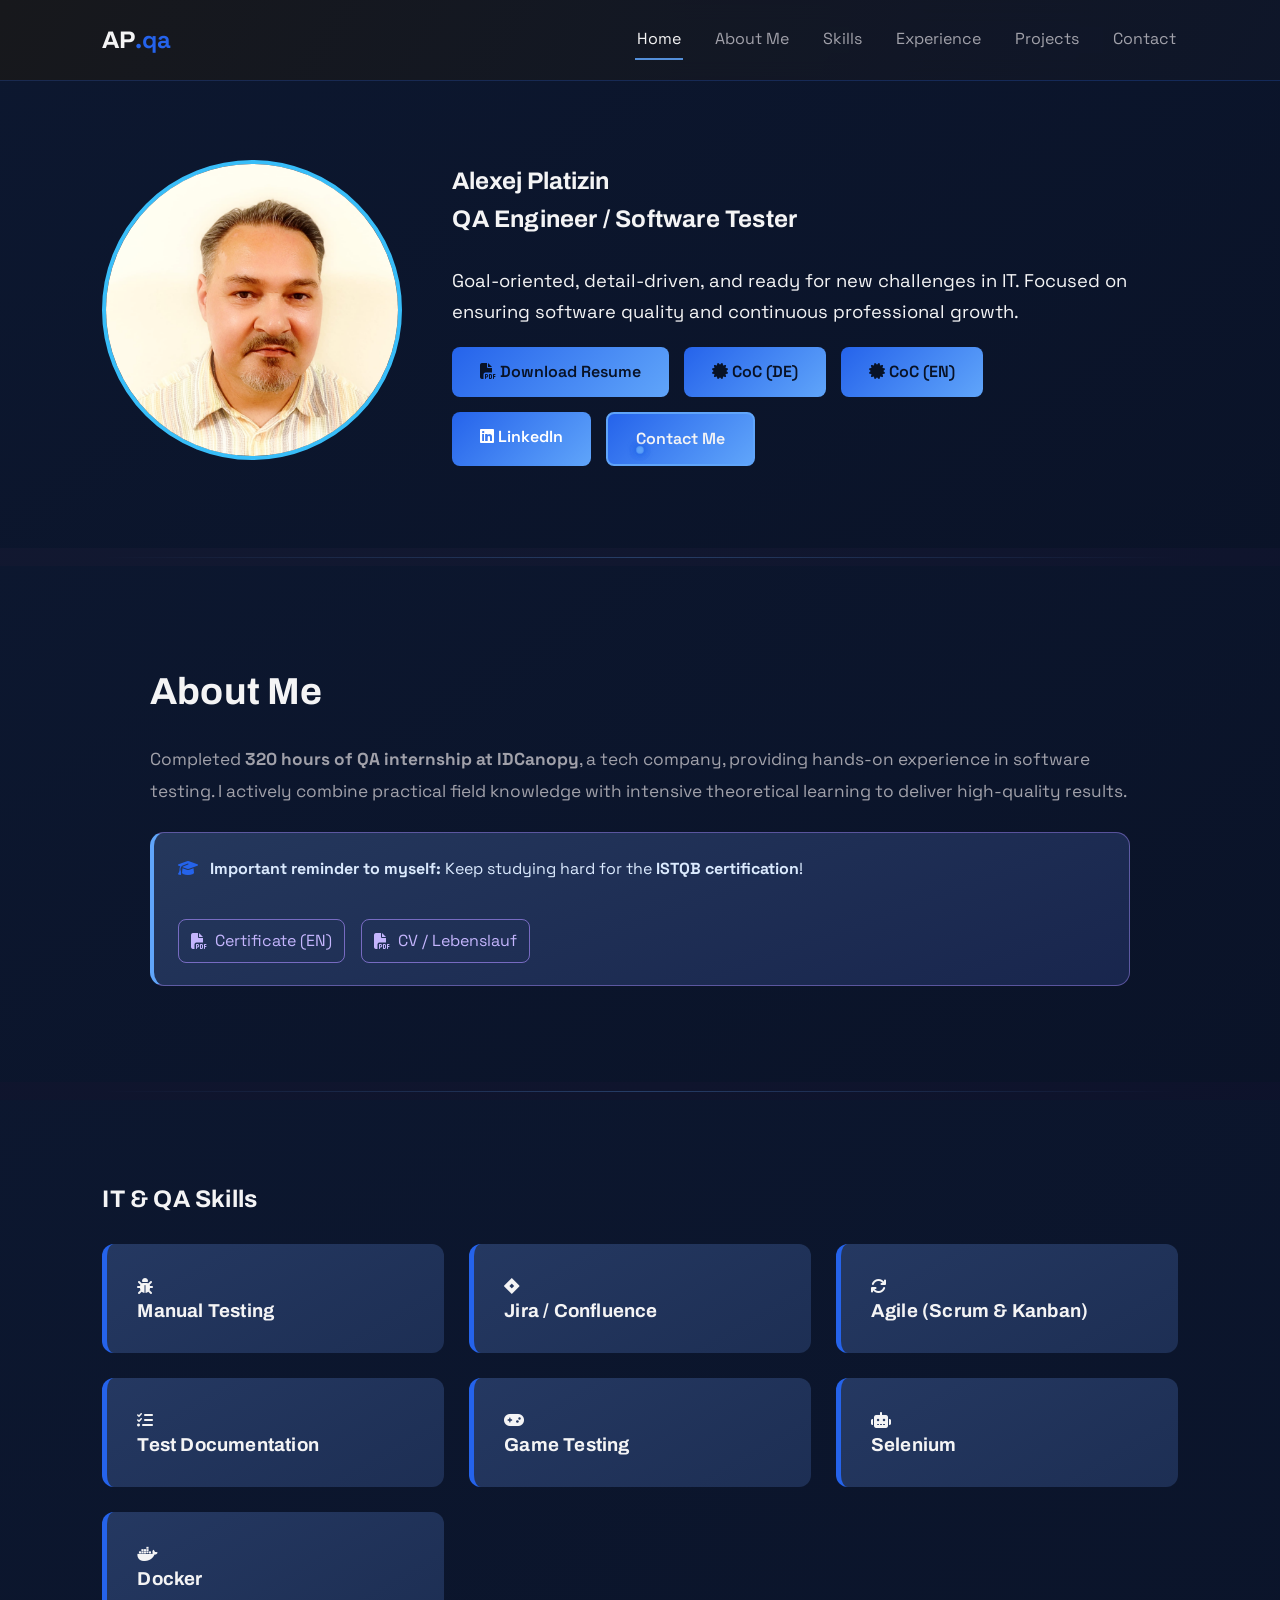
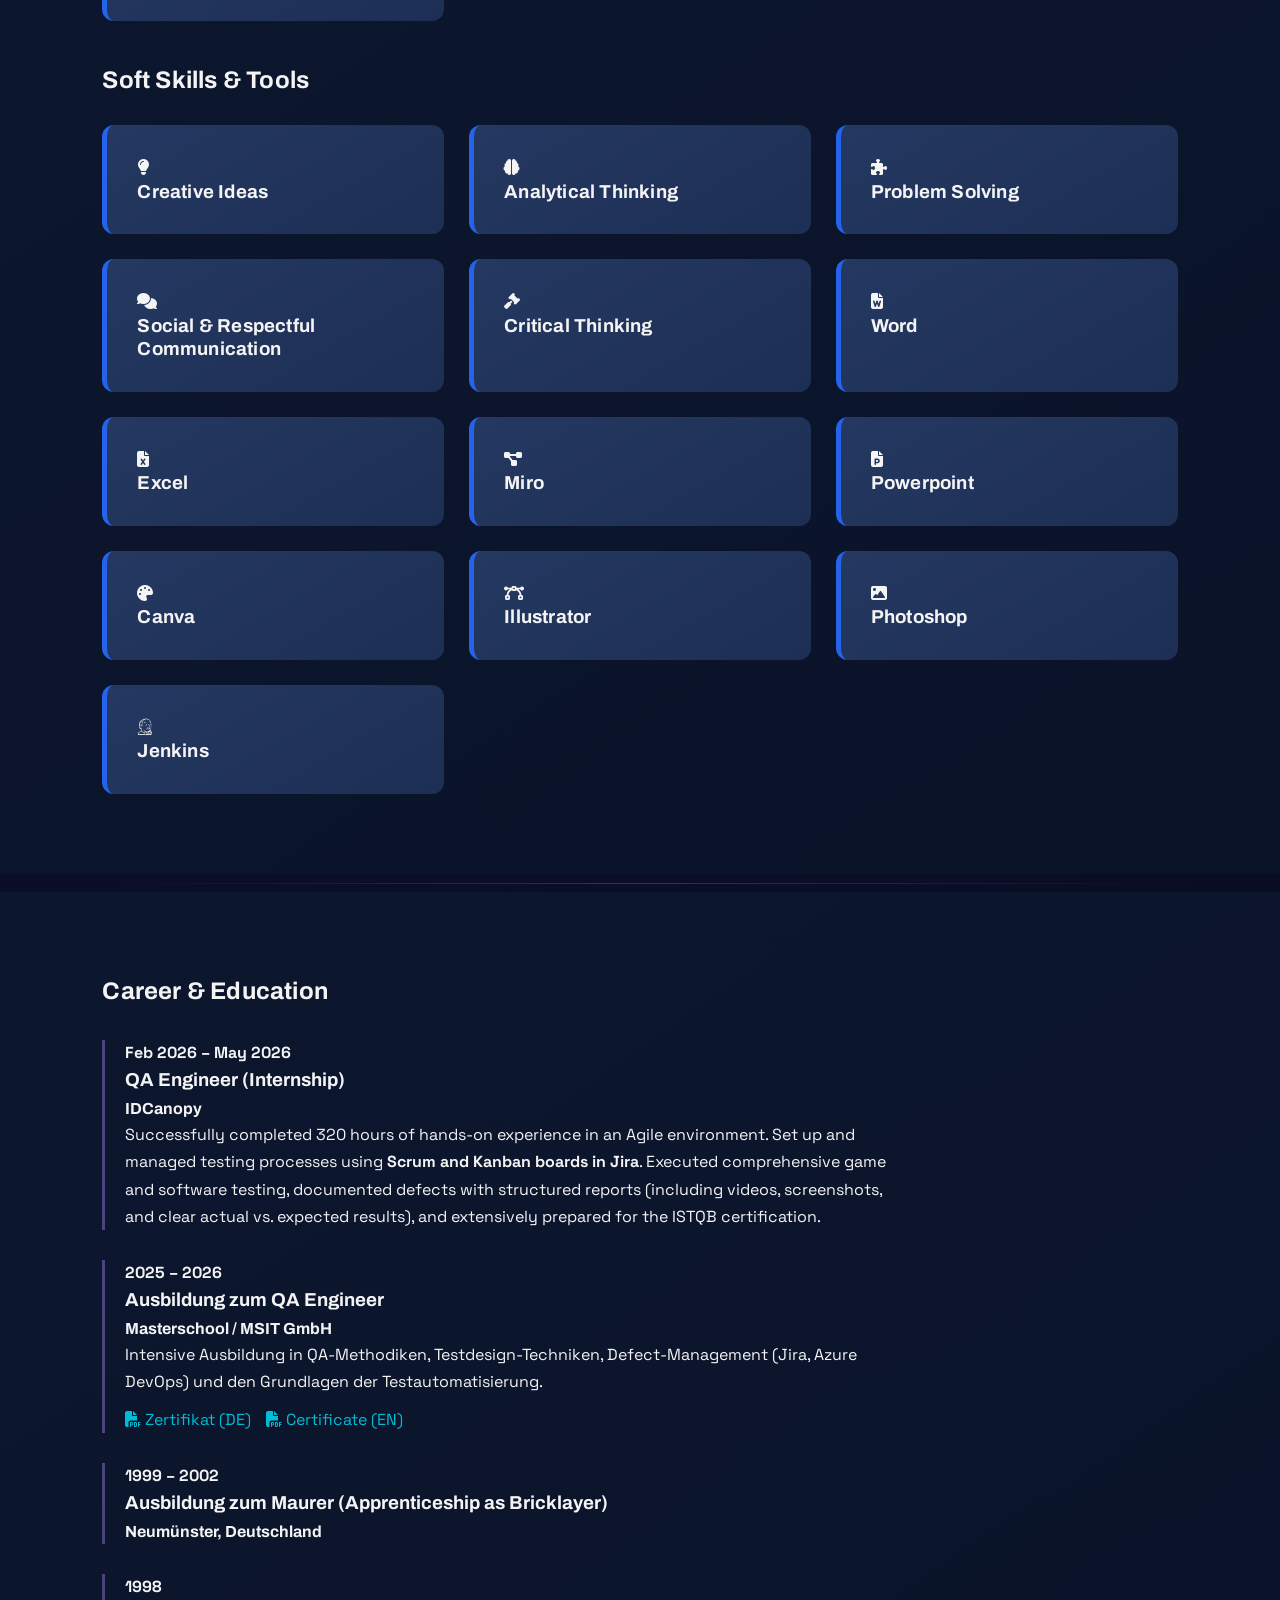
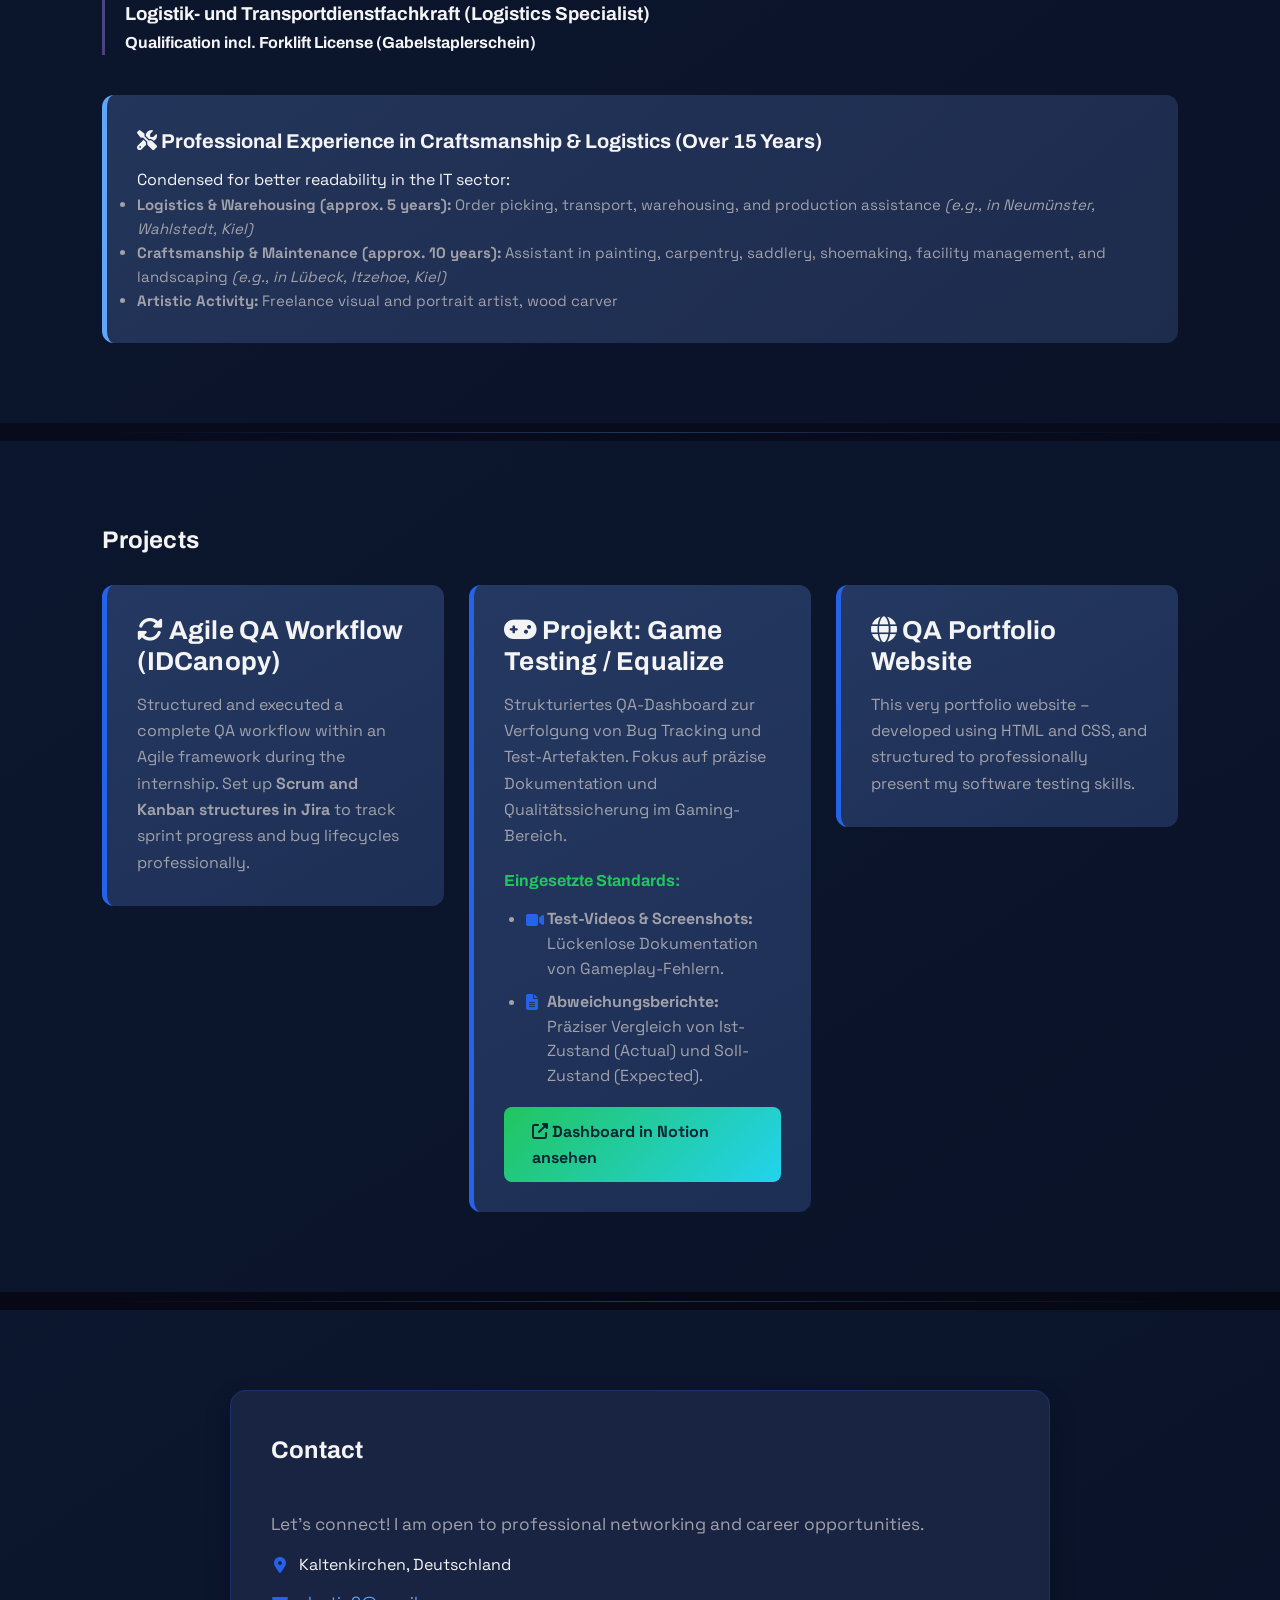
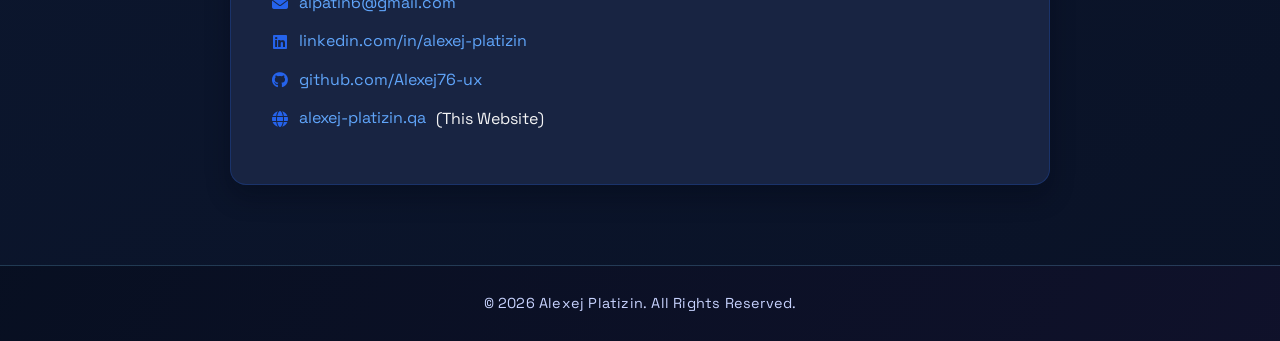
==== index.html @ 8d4e7888 "Fix syntax in certificate links" ====
<!DOCTYPE html>
<html lang="en" class="notranslate" translate="no">
<head>
    <meta charset="UTF-8">
    <meta name="viewport" content="width=device-width, initial-scale=1.0">
    <title>Alexej Platizin | QA Engineer Portfolio</title>
    <link href="https://fonts.googleapis.com/css2?family=Archivo:wght@400;500;600;700&family=Space+Grotesk:wght@400;500;600;700&display=swap" rel="stylesheet">
    <link rel="stylesheet" href="https://cdnjs.cloudflare.com/ajax/libs/font-awesome/6.4.0/css/all.min.css">
    <link rel="stylesheet" href="style.css">
</head>
<body>

    <header class="navbar">
        <div class="logo">AP<span>.qa</span></div>
        <button type="button" class="nav-toggle" aria-expanded="false" aria-controls="primary-nav" aria-label="Toggle navigation menu">
            <i class="fas fa-bars" aria-hidden="true"></i>
        </button>
        <nav id="primary-nav" class="primary-nav">
            <a href="#home">Home</a>
            <a href="#about">About Me</a>
            <a href="#skills">Skills</a>
            <a href="#experience">Experience</a>
            <a href="#projects">Projects</a>
            <a href="#contact">Contact</a>
        </nav>
    </header>

    <section id="home" class="hero-section">
        <div class="hero-container">
            <div class="hero-image">
                <img src="foto.jpg" alt="Alexej Platizin">
            </div>
            <div class="hero-text">
                <h1>Alexej Platizin</h1>
                <h2>QA Engineer / Software Tester</h2>
                <p>Goal-oriented, detail-driven, and ready for new challenges in IT. Focused on ensuring software quality and continuous professional growth.</p>
                <div class="hero-buttons">
                    <a href="lebenslauf-alexej-platizin.pdf" target="_blank" class="btn"><i class="fas fa-file-pdf"></i> Download Resume</a>
                    <a href="alexej-platizin-coc-de.pdf" target="_blank" class="btn btn-certificate"><i class="fas fa-certificate"></i> CoC (DE)</a>
                    <a href="alexej-platizin-coc-en.pdf" target="_blank" class="btn btn-certificate"><i class="fas fa-certificate"></i> CoC (EN)</a>
                    <a href="https://www.linkedin.com/in/alexej-platizin/" target="_blank" class="btn btn-linkedin" style="background-color: #0077b5; color: white;"><i class="fab fa-linkedin"></i> LinkedIn</a>
                    <a href="#contact" class="btn btn-secondary">Contact Me</a>
                </div>
            </div>
        </div>
    </section>

    <section id="about" class="about-section">
        <h2>About Me</h2>
        <div class="about-content">
            <p>Completed <strong>320 hours of QA internship at IDCanopy</strong>, a tech company, providing hands-on experience in software testing. I actively combine practical field knowledge with intensive theoretical learning to deliver high-quality results.</p>

            <blockquote>
                <i class="fas fa-graduation-cap"></i>
                <strong>Important reminder to myself:</strong> Keep studying hard for the <strong>ISTQB certification</strong>!
                <br><br>
                <a href="alexej-platizin-coc-en.pdf" target="_blank" class="about-doc-link">
                    <i class="fas fa-file-pdf"></i> Certificate (EN)
                </a>
                <a href="lebenslauf-alexej-platizin.pdf" target="_blank" class="about-doc-link">
                    <i class="fas fa-file-pdf"></i> CV / Lebenslauf
                </a>
            </blockquote>
        </div>
    </section>

    <section id="skills">
        <h2>IT & QA Skills</h2>
        <div class="skills-grid">
            <div class="skill-card"><i class="fas fa-bug"></i> <h3>Manual Testing</h3></div>
            <div class="skill-card"><i class="fab fa-jira"></i> <h3>Jira / Confluence</h3></div>
            <div class="skill-card"><i class="fas fa-sync"></i> <h3>Agile (Scrum & Kanban)</h3></div>
            <div class="skill-card"><i class="fas fa-tasks"></i> <h3>Test Documentation</h3></div>
            <div class="skill-card"><i class="fas fa-gamepad"></i> <h3>Game Testing</h3></div>
            <div class="skill-card"><i class="fas fa-robot"></i> <h3>Selenium</h3></div>
            <div class="skill-card"><i class="fab fa-docker"></i> <h3>Docker</h3></div>
        </div>
        <h2 style="margin-top: 40px;">Soft Skills & Tools</h2>
        <div class="skills-grid">
            <div class="skill-card"><i class="fas fa-lightbulb"></i> <h3>Creative Ideas</h3></div>
            <div class="skill-card"><i class="fas fa-brain"></i> <h3>Analytical Thinking</h3></div>
            <div class="skill-card"><i class="fas fa-puzzle-piece"></i> <h3>Problem Solving</h3></div>
            <div class="skill-card"><i class="fas fa-comments"></i> <h3>Social & Respectful Communication</h3></div>
            <div class="skill-card"><i class="fas fa-gavel"></i> <h3>Critical Thinking</h3></div>

            <div class="skill-card"><i class="fas fa-file-word"></i> <h3>Word</h3></div>
            <div class="skill-card"><i class="fas fa-file-excel"></i> <h3>Excel</h3></div>
            <div class="skill-card"><i class="fas fa-project-diagram"></i> <h3>Miro</h3></div>
            <div class="skill-card"><i class="fas fa-file-powerpoint"></i> <h3>Powerpoint</h3></div>
            <div class="skill-card"><i class="fas fa-palette"></i> <h3>Canva</h3></div>
            <div class="skill-card"><i class="fas fa-bezier-curve"></i> <h3>Illustrator</h3></div>
            <div class="skill-card"><i class="fas fa-image"></i> <h3>Photoshop</h3></div>
            <div class="skill-card"><i class="fab fa-jenkins"></i> <h3>Jenkins</h3></div>
        </div>
    </section>

    <section id="experience" class="experience-section">
        <h2>Career & Education</h2>

        <div class="timeline">
            <div class="timeline-item">
                <div class="timeline-date">Feb 2026 – May 2026</div>
                <div class="timeline-content">
                    <h3>QA Engineer (Internship)</h3>
                    <h4>IDCanopy</h4>
                    <p>Successfully completed 320 hours of hands-on experience in an Agile environment. Set up and managed testing processes using <strong>Scrum and Kanban boards in Jira</strong>. Executed comprehensive game and software testing, documented defects with structured reports (including videos, screenshots, and clear actual vs. expected results), and extensively prepared for the ISTQB certification.</p>
                </div>
            </div>

            <div class="timeline-item">
                <div class="timeline-date">2025 – 2026</div>
                <div class="timeline-content">
                    <h3>Ausbildung zum QA Engineer</h3>
                    <h4>Masterschool / MSIT GmbH</h4>
                    <p>Intensive Ausbildung in QA-Methodiken, Testdesign-Techniken, Defect-Management (Jira, Azure DevOps) und den Grundlagen der Testautomatisierung.</p>
                    <div style="margin-top: 12px; display: flex; gap: 15px;">
                        <a href="alexej-platizin-coc-de.pdf" target="_blank" style="color: #00bcd4; text-decoration: none;">
                            <i class="fas fa-file-pdf"></i> Zertifikat (DE)
                        </a>
                        <a href="alexej-platizin-coc-en.pdf" target="_blank" style="color: #00bcd4; text-decoration: none;">
                            <i class="fas fa-file-pdf"></i> Certificate (EN)
                        </a>
                    </div>
                </div>
            </div>

            <div class="timeline-item">
                <div class="timeline-date">1999 – 2002</div>
                <div class="timeline-content">
                    <h3>Ausbildung zum Maurer (Apprenticeship as Bricklayer)</h3>
                    <h4>Neumünster, Deutschland</h4>
                </div>
            </div>

            <div class="timeline-item">
                <div class="timeline-date">1998</div>
                <div class="timeline-content">
                    <h3>Logistik- und Transportdienstfachkraft (Logistics Specialist)</h3>
                    <h4>Qualification incl. Forklift License (Gabelstaplerschein)</h4>
                </div>
            </div>
        </div>

        <div class="compressed-experience">
            <h3><i class="fas fa-tools"></i> Professional Experience in Craftsmanship & Logistics (Over 15 Years)</h3>
            <p>Condensed for better readability in the IT sector:</p>
            <ul>
                <li><strong>Logistics & Warehousing (approx. 5 years):</strong> Order picking, transport, warehousing, and production assistance <em>(e.g., in Neumünster, Wahlstedt, Kiel)</em></li>
                <li><strong>Craftsmanship & Maintenance (approx. 10 years):</strong> Assistant in painting, carpentry, saddlery, shoemaking, facility management, and landscaping <em>(e.g., in Lübeck, Itzehoe, Kiel)</em></li>
                <li><strong>Artistic Activity:</strong> Freelance visual and portrait artist, wood carver</li>
            </ul>
        </div>
    </section>

    <section id="projects" class="projects-section">
        <h2>Projects</h2>
        <div class="projects-grid">

            <div class="project-card">
                <h3><i class="fas fa-sync-alt"></i> Agile QA Workflow (IDCanopy)</h3>
                <p>Structured and executed a complete QA workflow within an Agile framework during the internship. Set up <strong>Scrum and Kanban structures in Jira</strong> to track sprint progress and bug lifecycles professionally.</p>
            </div>

            <div class="project-card">
                <h3><i class="fas fa-gamepad"></i> Projekt: Game Testing / Equalize</h3>
                <p>Strukturiertes QA-Dashboard zur Verfolgung von Bug Tracking und Test-Artefakten. Fokus auf präzise Dokumentation und Qualitätssicherung im Gaming-Bereich.</p>

                <h4 class="project-meta-title">Eingesetzte Standards:</h4>
                <ul class="project-standards">
                    <li><i class="fas fa-video" aria-hidden="true"></i> <strong>Test-Videos & Screenshots:</strong> Lückenlose Dokumentation von Gameplay-Fehlern.</li>
                    <li><i class="fas fa-file-alt" aria-hidden="true"></i> <strong>Abweichungsberichte:</strong> Präziser Vergleich von Ist-Zustand (Actual) und Soll-Zustand (Expected).</li>
                </ul>

                <a href="https://thunder-cardigan-2a6.notion.site/Projekt-377e46ee4012809bae5fecbda5555e10" target="_blank" class="btn project-link-btn">
                    <i class="fas fa-external-link-alt"></i> Dashboard in Notion ansehen
                </a>
            </div>

            <div class="project-card">
                <h3><i class="fas fa-globe"></i> QA Portfolio Website</h3>
                <p>This very portfolio website – developed using HTML and CSS, and structured to professionally present my software testing skills.</p>
            </div>

        </div>
    </section>

    <section id="contact" class="contact-section">
        <div class="contact-box">
            <h2>Contact</h2>
            <p class="contact-lead">Let's connect! I am open to professional networking and career opportunities.</p>
            <div class="contact-info">
                <p><i class="fas fa-map-marker-alt"></i> Kaltenkirchen, Deutschland</p>
                <p><i class="fas fa-envelope"></i> <a href="mailto:alpatin6@gmail.com">alpatin6@gmail.com</a></p>
                <p><i class="fab fa-linkedin"></i> <a href="https://www.linkedin.com/in/alexej-platizin/" target="_blank">linkedin.com/in/alexej-platizin</a></p>
                <p><i class="fab fa-github"></i> <a href="https://github.com/Alexej76-ux" target="_blank">github.com/Alexej76-ux</a></p>
                <p><i class="fas fa-globe"></i> <a href="#home">alexej-platizin.qa</a> (This Website)</p>
            </div>
        </div>
    </section>

    <button type="button" class="back-to-top" aria-label="Back to top">
        <i class="fas fa-arrow-up" aria-hidden="true"></i>
    </button>

    <footer class="site-footer">
        <p class="footer-legal">&copy; 2026 Alexej Platizin. All Rights Reserved.</p>
    </footer>

    <script>
        const navToggle = document.querySelector(".nav-toggle");
        const primaryNav = document.getElementById("primary-nav");

        if (navToggle && primaryNav) {
            navToggle.addEventListener("click", () => {
                const isOpen = primaryNav.classList.toggle("is-open");
                navToggle.setAttribute("aria-expanded", String(isOpen));
            });

            const navLinks = primaryNav.querySelectorAll("a");

            const setActiveNav = () => {
                const hash = window.location.hash || "#home";
                navLinks.forEach((link) => {
                    const isActive = link.getAttribute("href") === hash;
                    link.classList.toggle("active", isActive);
                });
            };

            navLinks.forEach((link) => {
                link.addEventListener("click", () => {
                    primaryNav.classList.remove("is-open");
                    navToggle.setAttribute("aria-expanded", "false");
                    setActiveNav();
                });
            });

            window.addEventListener("hashchange", setActiveNav);
            setActiveNav();

            const sections = document.querySelectorAll("section[id]");
            if ("IntersectionObserver" in window && sections.length > 0) {
                const observer = new IntersectionObserver(
                    (entries) => {
                        entries.forEach((entry) => {
                            if (entry.isIntersecting) {
                                const id = `#${entry.target.id}`;
                                navLinks.forEach((link) => {
                                    link.classList.toggle("active", link.getAttribute("href") === id);
                                });
                            }
                        });
                    },
                    { rootMargin: "-35% 0px -55% 0px", threshold: 0.01 }
                );

                sections.forEach((section) => observer.observe(section));
            }
        }

        const backToTop = document.querySelector(".back-to-top");

        if (backToTop) {
            const updateBackToTop = () => {
                backToTop.classList.toggle("visible", window.scrollY > 420);
            };

            window.addEventListener("scroll", updateBackToTop, { passive: true });
            updateBackToTop();

            backToTop.addEventListener("click", () => {
                window.scrollTo({ top: 0, behavior: "smooth" });
            });
        }

        const supportsFinePointer = window.matchMedia("(pointer: fine)").matches;
        const reduceMotion = window.matchMedia("(prefers-reduced-motion: reduce)").matches;

        if (supportsFinePointer && !reduceMotion) {
            const dotCount = 8;
            const dots = [];
            const positions = [];
            const pointer = { x: window.innerWidth / 2, y: window.innerHeight / 2 };

            for (let i = 0; i < dotCount; i += 1) {
                const dot = document.createElement("span");
                dot.className = "cursor-trail-dot";
                dot.style.opacity = String(1 - i / (dotCount + 1));
                dot.style.width = `${8 - i * 0.6}px`;
                dot.style.height = `${8 - i * 0.6}px`;
                document.body.appendChild(dot);
                dots.push(dot);
                positions.push({ x: pointer.x, y: pointer.y });
            }

            window.addEventListener("pointermove", (event) => {
                pointer.x = event.clientX;
                pointer.y = event.clientY;
            });

            const animate = () => {
                positions[0].x += (pointer.x - positions[0].x) * 0.35;
                positions[0].y += (pointer.y - positions[0].y) * 0.35;

                for (let i = 1; i < positions.length; i += 1) {
                    positions[i].x += (positions[i - 1].x - positions[i].x) * 0.35;
                    positions[i].y += (positions[i - 1].y - positions[i].y) * 0.35;
                }

                dots.forEach((dot, i) => {
                    dot.style.left = `${positions[i].x}px`;
                    dot.style.top = `${positions[i].y}px`;
                });

                requestAnimationFrame(animate);
            };

            animate();
        }
    </script>
</body>
</html>
---- style.css ----
/* --- BASIS-EINSTELLUNGEN --- */
:root {
    --color-primary: #18181B;
    --color-secondary: #3F3F46;
    --color-cta: #2563EB;
    --bg-base: #0A0E27;
    --bg-elevated: #121212;
    --surface-primary: #1b2238;
    --surface-secondary: #252d45;
    --text-primary: #F4F4F5;
    --text-secondary: #A1A1AA;
    --accent-primary: var(--color-cta);
    --accent-secondary: #60A5FA;
    --accent-tertiary: #22C55E;
    --space-sm: 0.5rem;
    --space-md: 1rem;
    --space-lg: 1.5rem;
    --space-xl: 2rem;
    --shadow-md: 0 4px 6px rgba(0, 0, 0, 0.2);
    --shadow-lg: 0 10px 15px rgba(0, 0, 0, 0.25);
}

* {
    margin: 0;
    padding: 0;
    box-sizing: border-box;
    font-family: 'Space Grotesk', sans-serif;
}

html,
body {
    overflow-x: hidden;
    max-width: 100%;
}

html {
    scroll-padding-top: 96px;
}

h1, h2, h3, h4, .logo {
    font-family: 'Archivo', sans-serif;
}

body {
    background: radial-gradient(circle at 15% 0%, #141b33 0%, var(--bg-base) 45%, #05070f 100%) !important;
    color: var(--text-primary);
    scroll-behavior: smooth;
    padding-top: 80px;
    line-height: 1.6;
}

span.highlight, .section-title span {
    color: var(--accent-primary);
}

/* --- NAVIGATION BAR --- */
.navbar {
    display: flex;
    justify-content: space-between;
    align-items: center;
    gap: var(--space-md);
    padding: 20px 8%;
    background: linear-gradient(120deg, rgba(24, 24, 27, 0.96), rgba(15, 23, 42, 0.96));
    position: fixed;
    width: 100%;
    top: 0;
    z-index: 1000;
    border-bottom: 1px solid rgba(37, 99, 235, 0.25);
    backdrop-filter: blur(10px);
}

.nav-toggle {
    display: none;
    border: 1px solid rgba(96, 165, 250, 0.45);
    background: rgba(37, 99, 235, 0.12);
    color: var(--text-primary);
    border-radius: 8px;
    width: 42px;
    height: 42px;
    cursor: pointer;
    transition: background-color 0.2s ease, border-color 0.2s ease;
}

.nav-toggle:hover {
    background: rgba(37, 99, 235, 0.22);
    border-color: var(--accent-secondary);
}

.nav-toggle:focus-visible {
    outline: 2px solid var(--color-cta);
    outline-offset: 2px;
}

.primary-nav {
    display: flex;
    align-items: center;
}

.navbar .logo {
    font-size: 24px;
    font-weight: 700;
    color: var(--text-primary);
}

.navbar .logo span {
    color: var(--accent-primary);
}

.navbar nav a {
    color: var(--text-secondary);
    text-decoration: none;
    margin-left: 30px;
    padding: 6px 2px;
    border-bottom: 2px solid transparent;
    transition: color 0.2s ease, border-color 0.2s ease, transform 0.2s ease;
}

.navbar nav a:hover {
    color: var(--accent-primary);
    border-bottom-color: rgba(56, 189, 248, 0.75);
    transform: translateY(-1px);
}

.navbar nav a.active {
    color: var(--text-primary);
    border-bottom-color: rgba(96, 165, 250, 0.85);
}

.navbar nav a:focus-visible {
    outline: 2px solid var(--accent-primary);
    outline-offset: 3px;
    border-radius: 6px;
}

/* --- SEKTIONEN-LAYOUT --- */
.hero-section, .about-section, #skills, .projects-section, .contact-section {
    padding: 80px 8%;
}

section {
    scroll-margin-top: 96px;
}

section + section {
    margin-top: 18px;
    position: relative;
}

section + section::before {
    content: "";
    position: absolute;
    top: -9px;
    left: 8%;
    right: 8%;
    height: 1px;
    background: linear-gradient(90deg, transparent, rgba(96, 165, 250, 0.28), transparent);
}

section h2 {
    margin-bottom: 26px;
    letter-spacing: 0.2px;
}

section:target {
    outline: 1px solid rgba(96, 165, 250, 0.35);
    outline-offset: -1px;
}

.section-container {
    max-width: 1200px;
    margin: 0 auto;
}

.section-title {
    font-size: 36px;
    text-align: center;
    margin-bottom: 40px;
    color: #fff;
}

.hero-section, .about-section, #skills, .experience-section, .projects-section, .contact-section {
    background: linear-gradient(145deg, rgba(12, 23, 47, 0.96), rgba(10, 19, 40, 0.96));
}


#skills > h2,
#skills > .skills-grid,
.projects-section > h2,
.projects-section > .projects-grid,
.experience-section > h2,
.experience-section > .timeline,
.experience-section > .compressed-experience {
    max-width: 1200px;
    margin-left: auto;
    margin-right: auto;
}

.skill-card h3, .project-card h3 {
    line-height: 1.25;
    letter-spacing: 0.2px;
}

.timeline-content p {
    line-height: 1.7;
    max-width: 78ch;
}

/* --- HERO SECTION --- */
.hero-container {
    display: flex;
    align-items: center;
    gap: 50px;
    max-width: 1200px;
    margin: 0 auto;
}

.hero-text {
    max-width: 680px;
}

.hero-text p {
    margin-top: 8px;
    font-size: 1.15rem;
    line-height: 1.7;
}

.hero-image img {
    width: 300px;
    height: 300px;
    object-fit: cover;
    border-radius: 50%;
    border: 4px solid #38bdf8;
}

.hero-content {
    flex: 1;
}

.hero-content h1 {
    font-size: 48px;
    margin-bottom: 10px;
    color: #fff;
}

.hero-content h2 {
    font-size: 24px;
    color: #94a3b8;
    margin-bottom: 20px;
}

/* Исправлено: Объединил дублирующиеся свойства для кнопок */
.hero-buttons {
    display: flex;
    gap: 15px;
    flex-wrap: wrap;
    margin-top: 20px;
}

/* --- BUTTONS --- */
.btn {
    min-height: 44px;
    padding: 12px 28px;
    border-radius: 8px;
    text-decoration: none;
    font-weight: 600;
    display: inline-block;
    transition: background-color 0.2s ease, opacity 0.2s ease, transform 0.2s ease, box-shadow 0.2s ease;
    background: linear-gradient(135deg, var(--accent-primary), var(--accent-secondary));
    color: #081226;
}

/* Исправлено: Эффект при наведении теперь работает на класс .btn */
.btn:hover {
    opacity: 0.92;
    transform: translateY(-2px);
    box-shadow: 0 10px 24px rgba(72, 141, 255, 0.3);
}

.btn:focus-visible {
    outline: 2px solid var(--accent-primary);
    outline-offset: 3px;
}

.btn-secondary {
    border: 2px solid var(--accent-secondary);
    color: var(--text-primary);
    background-color: rgba(10, 19, 40, 0.72);
}

.btn-secondary:hover {
    color: var(--text-primary);
    background-color: var(--accent-primary);
    border-color: var(--accent-primary);
}

.btn-secondary:focus-visible {
    outline: 2px solid var(--accent-secondary);
    outline-offset: 3px;
}

/* --- ABOUT SECTION --- */
.about-section {
    padding-top: 96px;
    padding-bottom: 96px;
}

.about-section h2 {
    max-width: 980px;
    margin: 0 auto 22px auto;
    font-size: clamp(1.9rem, 1.25rem + 1.5vw, 2.35rem);
    letter-spacing: 0.2px;
}

.about-content {
    max-width: 980px;
    margin: 0 auto;
}

.about-content p {
    font-size: 1.08rem;
    line-height: 1.85;
    color: var(--text-secondary);
    margin-bottom: 24px;
    text-wrap: pretty;
}

.about-content blockquote {
    background: linear-gradient(160deg, rgba(39, 58, 96, 0.94), rgba(26, 39, 80, 0.94));
    border: 1px solid rgba(167, 139, 250, 0.45);
    border-left: 4px solid var(--accent-secondary);
    border-radius: 14px;
    padding: 22px 24px;
    color: #dbeafe;
    line-height: 1.75;
}

.about-content blockquote i.fa-graduation-cap {
    color: var(--accent-primary);
    margin-right: 8px;
}

.about-doc-link {
    display: inline-flex;
    align-items: center;
    gap: 8px;
    margin-right: 12px;
    margin-top: 8px;
    padding: 7px 12px;
    border-radius: 8px;
    border: 1px solid rgba(167, 139, 250, 0.65);
    color: #c4b5fd;
    text-decoration: none;
    transition: background-color 0.2s ease, transform 0.2s ease, color 0.2s ease;
}

.about-doc-link:hover {
    background-color: rgba(167, 139, 250, 0.17);
    color: #ede9fe;
    transform: translateY(-1px);
}

.about-doc-link:focus-visible {
    outline: 2px solid var(--accent-secondary);
    outline-offset: 2px;
}

/* --- TIMELINE (BERUFSWEG & BILDUNG) --- */
.experience-section {
    padding: 80px 8%;
}

.timeline {
    margin-top: 30px;
}

.timeline-item {
    margin-bottom: 30px;
    padding-left: 20px;
    border-left: 3px solid rgba(167, 139, 250, 0.4);
    transition: border-color 0.2s ease, transform 0.2s ease;
}

.timeline-item:hover {
    border-left-color: var(--accent-secondary);
    transform: translateX(2px);
}

.timeline-date {
    font-weight: bold;
}

/* --- KOMPRIMIERTER HANDWERKSBEREICH --- */
.compressed-experience {
    margin-top: 40px;
    padding: 30px;
    background: linear-gradient(140deg, rgba(36, 54, 92, 0.96), rgba(30, 44, 78, 0.96));
    border-radius: 12px;
    border-left: 5px solid var(--accent-secondary);
    transition: box-shadow 0.2s ease, transform 0.2s ease, border-color 0.2s ease;
}

.compressed-experience:hover {
    transform: translateY(-2px);
    border-left-color: var(--accent-primary);
    box-shadow: 0 12px 24px rgba(2, 6, 23, 0.35);
}

.compressed-experience h3 {
    font-size: 20px;
    margin-bottom: 10px;
}

.compressed-experience ul li {
    font-size: 15px;
    color: var(--text-secondary);
}

/* --- SKILLS & PROJEKTE CARDS --- */
.skills-grid, .projects-grid {
    display: grid;
    grid-template-columns: repeat(auto-fit, minmax(300px, 1fr));
    gap: 25px;
    margin-top: 20px;
}

.projects-grid {
    align-items: start;
}

.skill-card, .project-card {
    background: linear-gradient(150deg, rgba(38, 58, 100, 0.95), rgba(30, 48, 86, 0.95));
    padding: 30px;
    border-radius: 12px;
    border-left: 5px solid var(--accent-primary);
    transition: transform 0.2s ease, box-shadow 0.2s ease, border-color 0.2s ease;
}

.skill-card:hover, .project-card:hover {
    transform: translateY(-4px);
    border-left-color: var(--accent-tertiary);
    box-shadow: 0 12px 28px rgba(2, 6, 23, 0.4);
}

.project-card {
    display: flex;
    flex-direction: column;
    gap: 14px;
    min-height: 0;
}

.project-card h3 {
    font-size: 1.62rem;
    line-height: 1.2;
    color: var(--text-primary);
}

.project-card p {
    color: var(--text-secondary);
    line-height: 1.65;
}

.project-meta-title {
    margin-top: 4px;
    color: var(--accent-tertiary);
    font-size: 1rem;
}

.project-standards {
    list-style: disc;
    padding-left: 22px;
    margin-bottom: 4px;
    color: var(--text-secondary);
    display: grid;
    gap: 8px;
}

.project-standards li {
    line-height: 1.55;
    position: relative;
    padding-left: 1.3rem;
}

.project-standards li i {
    color: var(--accent-primary);
    position: absolute;
    left: 0;
    top: 0.28rem;
    width: 1rem;
}

.project-link-btn {
    margin-top: auto;
    align-self: flex-start;
    background: linear-gradient(135deg, var(--accent-tertiary), #22d3ee);
    color: #072433;
    font-weight: 700;
}

.project-link-btn:hover {
    box-shadow: 0 10px 24px rgba(52, 211, 153, 0.28);
}

.skill-icon {
    font-size: 28px;
    color: var(--accent-tertiary);
    margin-bottom: 15px;
}

.project-badge {
    background-color: rgba(52, 211, 153, 0.2);
    color: var(--accent-tertiary);
    padding: 5px 10px;
    display: inline-block;
    border-radius: 20px;
    font-size: 12px;
    margin-bottom: 10px;
}

.project-desc {
    font-size: 15px;
    color: var(--text-secondary);
    line-height: 1.5;
}

.workflow-list {
    list-style: none;
    margin-top: 15px;
}

.workflow-list li {
    margin-bottom: 10px;
    color: var(--text-secondary);
    font-size: 14px;
}

.workflow-list li i {
    color: var(--accent-primary);
    margin-right: 10px;
}

@media (max-width: 900px) {
    body {
        padding-top: 88px;
    }

    .navbar {
        flex-wrap: wrap;
        align-items: center;
        padding: 14px 6%;
    }

    .nav-toggle {
        display: inline-flex;
        align-items: center;
        justify-content: center;
        margin-left: auto;
    }

    .primary-nav {
        display: none;
        flex-direction: column;
        align-items: stretch;
        width: 100%;
        gap: 4px;
        padding-top: 8px;
    }

    .primary-nav.is-open {
        display: flex;
    }

    .navbar nav a {
        margin-left: 0;
        min-height: 44px;
        font-size: 0.95rem;
        padding: 10px 8px;
        border-radius: 8px;
        border-bottom: none;
    }

    .navbar nav a:hover {
        background: rgba(37, 99, 235, 0.16);
        transform: none;
    }
}

@media (max-width: 768px) {
    body {
        padding-top: 124px;
    }

    .hero-section, .about-section, #skills, .projects-section, .contact-section, .experience-section {
        padding: 64px 6%;
    }

    section + section {
        margin-top: 12px;
    }

    .hero-container {
        gap: 30px;
    }

    .hero-image img {
        width: 240px;
        height: 240px;
    }

    .about-section {
        padding-top: 74px;
        padding-bottom: 74px;
    }

    .about-section h2 {
        margin-bottom: 16px;
    }

    .about-content p {
        font-size: 1rem;
        line-height: 1.75;
    }

    .about-content blockquote {
        padding: 18px;
    }

    .about-doc-link {
        width: 100%;
        justify-content: center;
        margin-right: 0;
    }

    .project-card {
        gap: 12px;
    }

    .project-card h3 {
        font-size: 1.35rem;
    }

    .project-link-btn {
        width: 100%;
        justify-content: center;
        text-align: center;
    }

    .skill-card:hover, .project-card:hover {
        transform: translateY(-2px);
        box-shadow: 0 8px 18px rgba(2, 6, 23, 0.32);
    }

    .contact-box {
        padding: 28px 22px;
        border-radius: 14px;
    }

    .contact-lead {
        font-size: 1rem;
    }
}

/* --- KONTAKT & IMPRESSUM --- */
.contact-box {
    background: rgba(27, 39, 69, 0.92);
    padding: 40px;
    border-radius: 16px;
    text-align: left;
    max-width: 820px;
    margin: 0 auto;
    border: 1px solid rgba(37, 99, 235, 0.24);
    box-shadow: 0 12px 24px rgba(3, 7, 18, 0.32);
}

.contact-section .contact-box {
    display: grid;
    gap: 14px;
}

.contact-lead {
    color: var(--text-secondary);
    font-size: 1.08rem;
    line-height: 1.65;
    max-width: 70ch;
}

.contact-info p {
    display: flex;
    align-items: center;
    gap: 10px;
    margin-bottom: 12px;
    color: var(--text-primary);
}

.contact-info i {
    color: var(--accent-primary);
    width: 18px;
    text-align: center;
}

.contact-info a {
    color: var(--accent-secondary);
    text-decoration: none;
    border-bottom: 1px solid transparent;
    transition: color 0.2s ease, border-color 0.2s ease;
}

.contact-info a:hover {
    color: var(--accent-primary);
    border-bottom-color: rgba(37, 99, 235, 0.65);
}

.contact-info a:focus-visible {
    outline: 2px solid var(--accent-secondary);
    outline-offset: 2px;
    border-radius: 4px;
}

/* Исправлено: Перекрасил Footer под общую темную тему портфолио */
.site-footer {
    background: linear-gradient(120deg, rgba(8, 16, 34, 0.96), rgba(16, 18, 43, 0.96));
    color: var(--text-secondary);
    padding: 26px 20px;
    font-size: 0.9rem;
    line-height: 1.6;
    border-top: 1px solid rgba(125, 211, 252, 0.22);
}

.footer-legal {
    text-align: center;
    letter-spacing: 0.2px;
    color: #c7d2fe;
}

.footer-container {
    max-width: 1200px;
    margin: 0 auto;
    display: flex;
    flex-wrap: wrap;
    gap: 40px;
}

.footer-section {
    flex: 1;
    min-width: 280px;
}

.footer-section h3 {
    font-size: 1.2rem;
    margin-bottom: 15px;
    color: #fff;
    border-bottom: 2px solid #38bdf8;
    padding-bottom: 5px;
    display: inline-block;
}

.footer-section h4 {
    font-size: 1rem;
    margin-top: 15px;
    margin-bottom: 5px;
    color: #94a3b8;
}

.footer-section p {
    margin-bottom: 10px;
}

.footer-section a {
    color: #38bdf8;
    text-decoration: none;
}

.footer-section a:hover {
    text-decoration: underline;
}

.footer-bottom {
    text-align: center;
    margin-top: 30px;
    padding-top: 20px;
    border-top: 1px solid rgba(255, 255, 255, 0.05);
    font-size: 0.8rem;
    color: #64748b;
}


.cursor-trail-dot {
    position: fixed;
    top: 0;
    left: 0;
    width: 8px;
    height: 8px;
    border-radius: 50%;
    background: rgba(96, 165, 250, 0.55);
    pointer-events: none;
    z-index: 1200;
    transform: translate(-50%, -50%);
    box-shadow: 0 0 10px rgba(37, 99, 235, 0.35);
    opacity: 0;
    transition: opacity 0.2s ease;
}


a:focus-visible,
button:focus-visible {
    outline: 2px solid var(--accent-secondary);
    outline-offset: 2px;
}

/* --- Interaction defaults --- */
a,
button,
.btn,
.navbar nav a,
.skill-card,
.project-card,
.nav-toggle,
.about-doc-link,
.timeline-item,
.contact-info a {
    cursor: pointer;
}

@media (prefers-reduced-motion: reduce) {
    *,
    *::before,
    *::after {
        animation-duration: 0.01ms !important;
        animation-iteration-count: 1 !important;
        transition-duration: 0.01ms !important;
        scroll-behavior: auto !important;
    }
}

.back-to-top {
    position: fixed;
    right: 24px;
    bottom: 24px;
    width: 44px;
    height: 44px;
    border-radius: 999px;
    border: 1px solid rgba(96, 165, 250, 0.45);
    background: rgba(10, 19, 40, 0.82);
    color: var(--text-primary);
    display: inline-flex;
    align-items: center;
    justify-content: center;
    opacity: 0;
    visibility: hidden;
    transform: translateY(8px);
    transition: opacity 0.2s ease, transform 0.2s ease, visibility 0.2s ease;
    z-index: 1100;
}

.back-to-top.visible {
    opacity: 1;
    visibility: visible;
    transform: translateY(0);
}

.back-to-top:hover {
    background: var(--accent-primary);
}
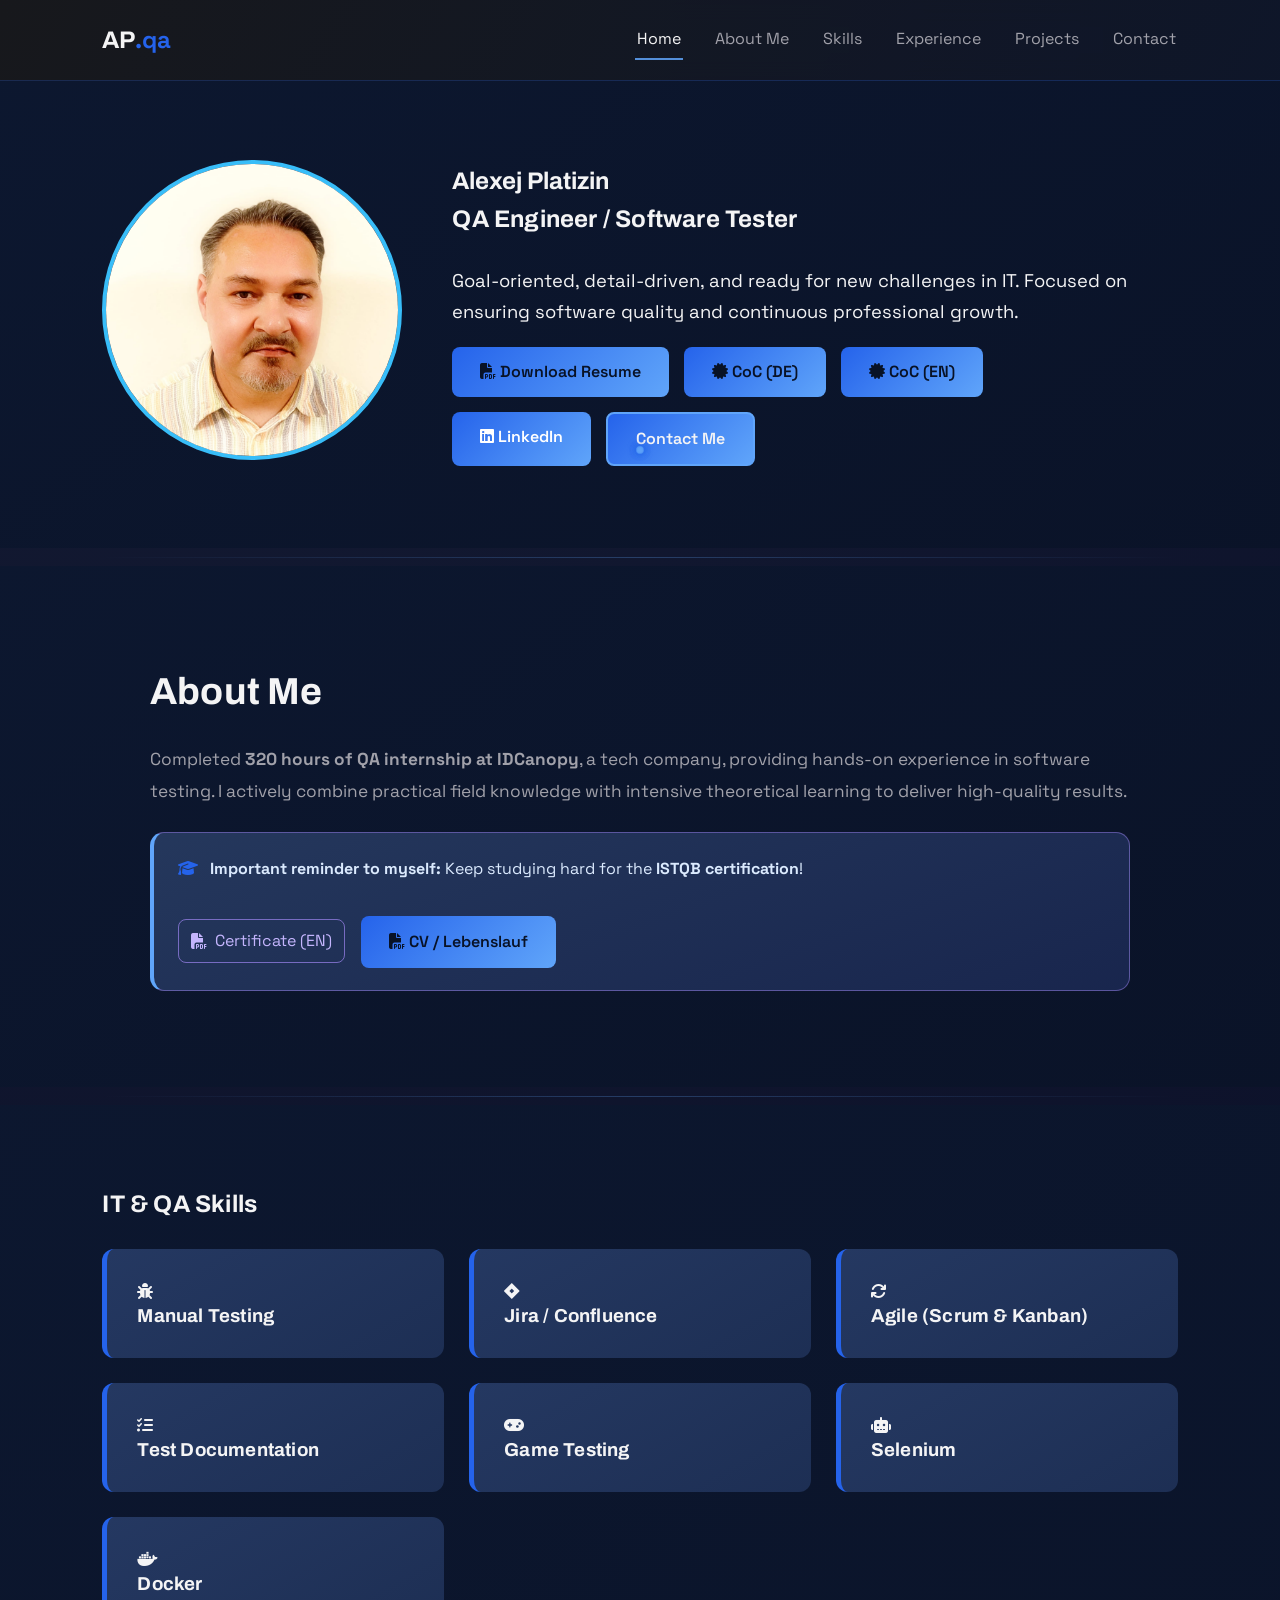
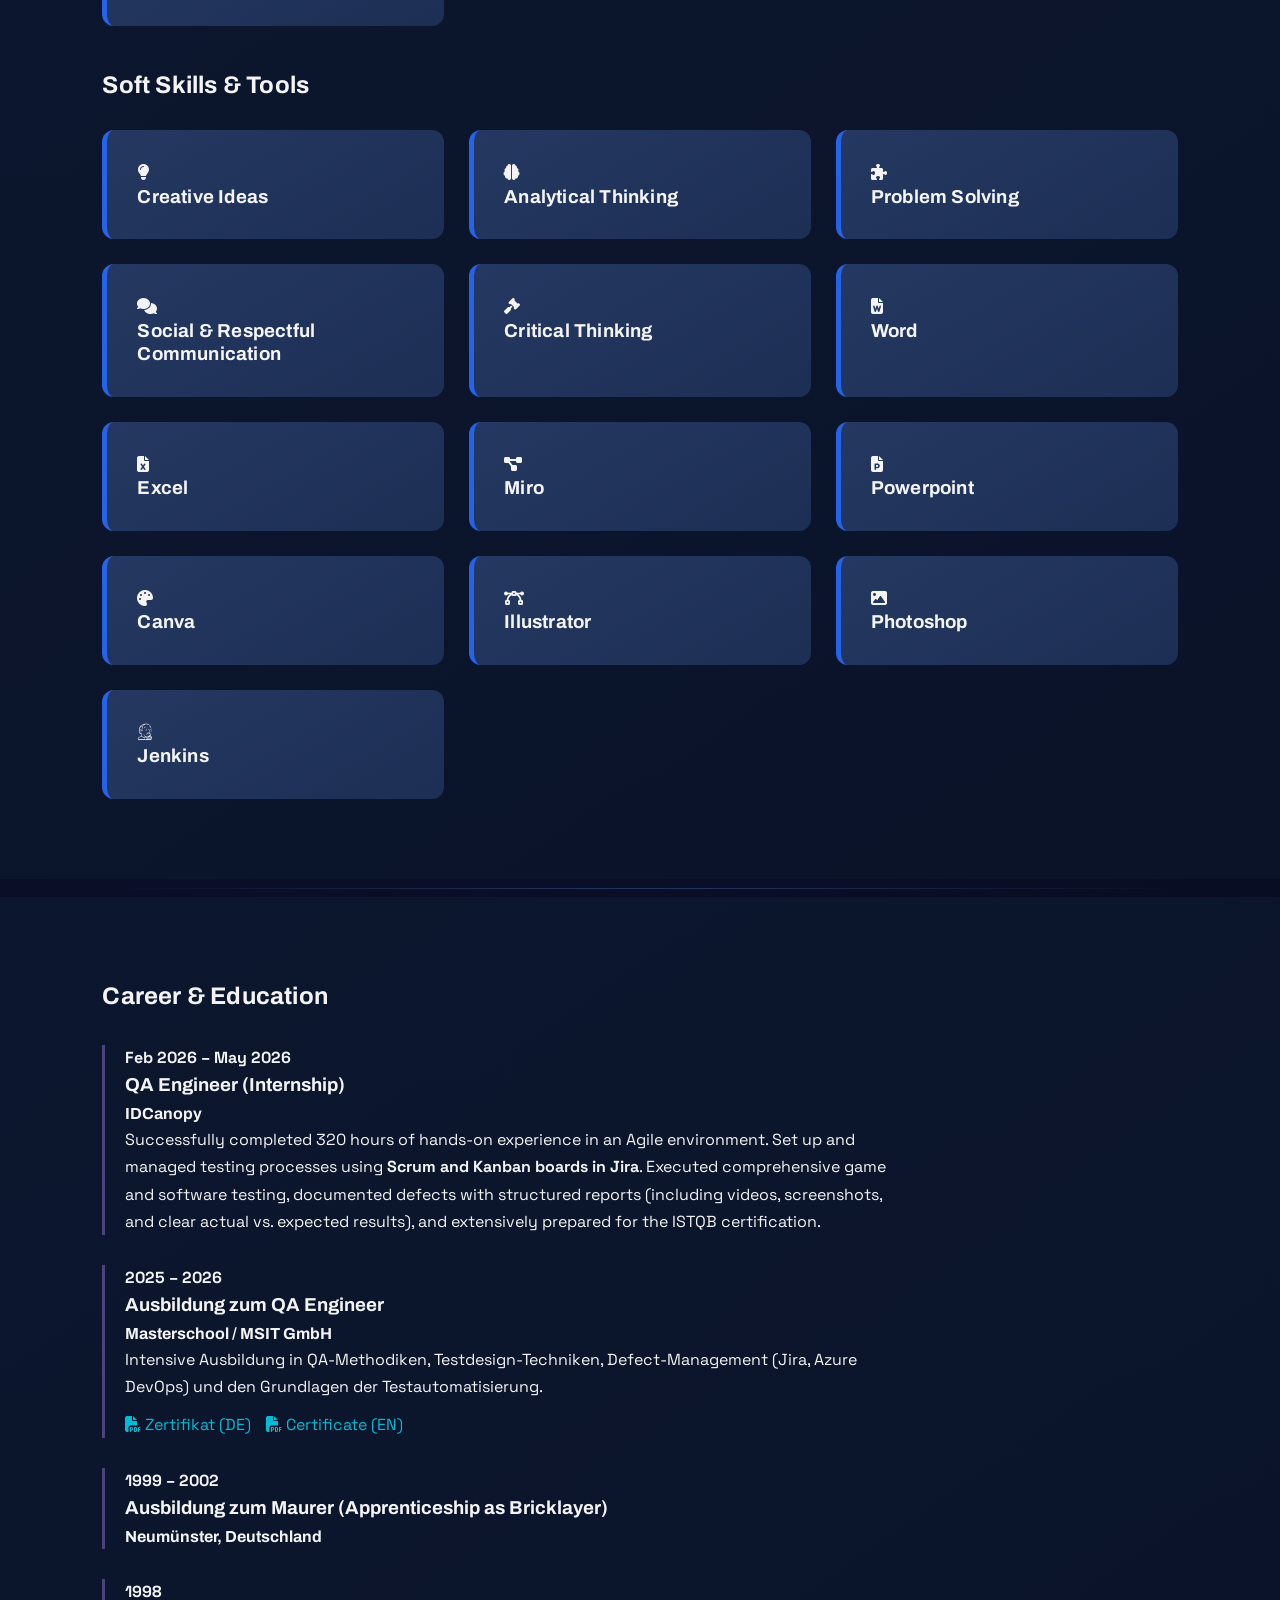
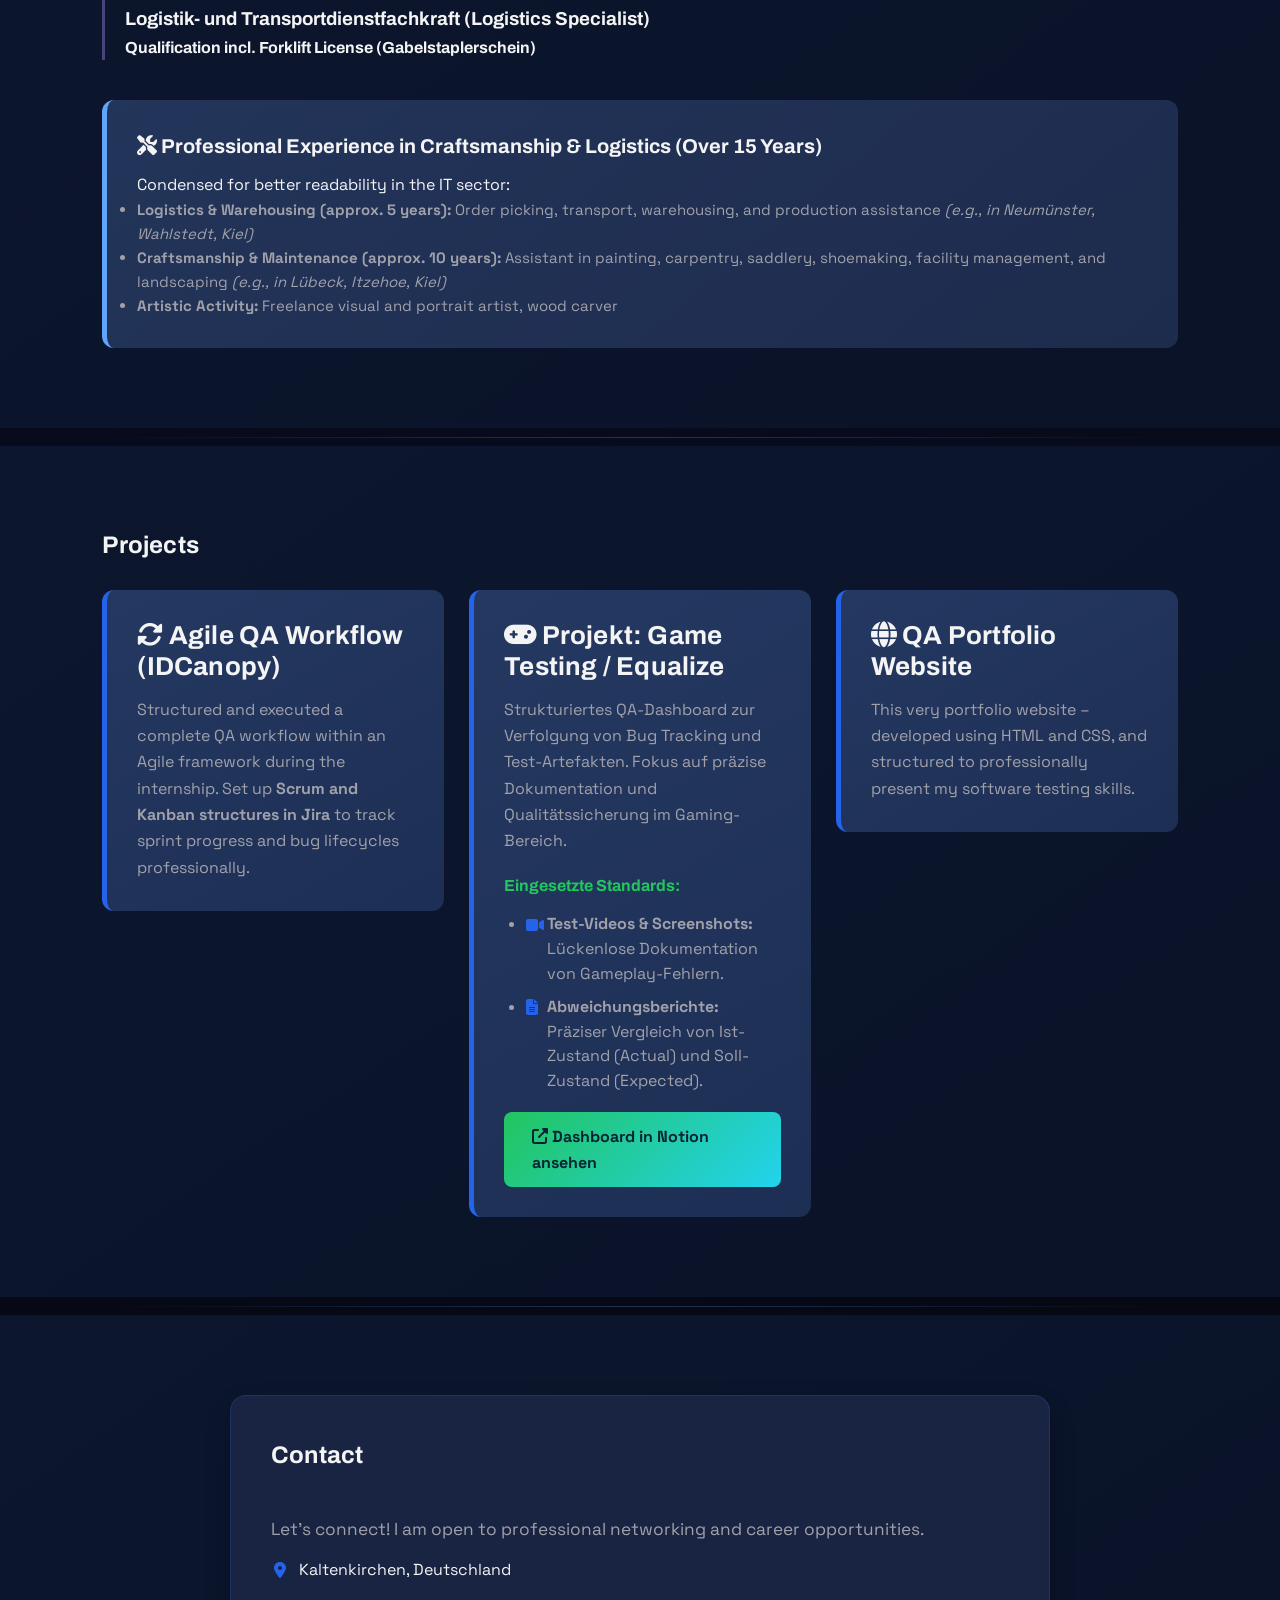
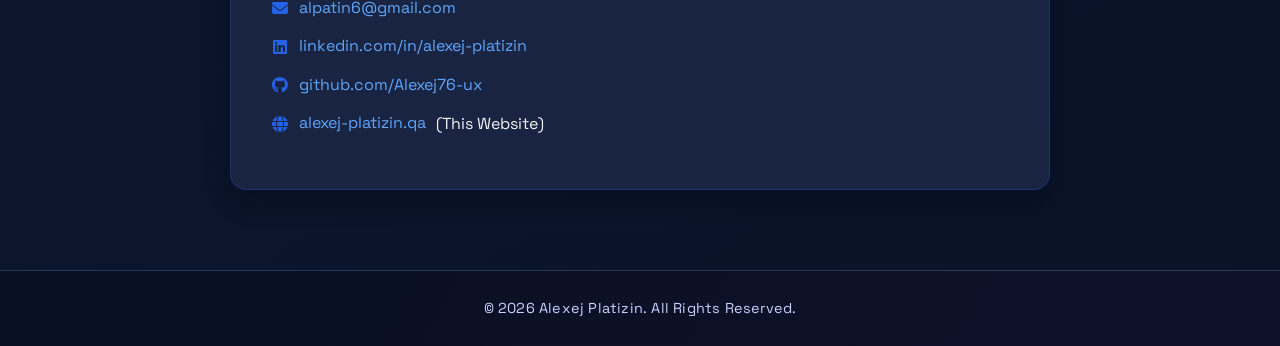
==== commit c9e0564f: "Fix CV download link" ====
--- a/index.html
+++ b/index.html
@@ -57,7 +57,7 @@
                 <a href="alexej-platizin-coc-en.pdf" target="_blank" class="about-doc-link">
                     <i class="fas fa-file-pdf"></i> Certificate (EN)
                 </a>
-                <a href="lebenslauf-alexej-platizin.pdf" target="_blank" class="about-doc-link">
+                <a href="lebenslauf-alexej-platizin.pdf" target="_blank" download class="btn btn-outline">
                     <i class="fas fa-file-pdf"></i> CV / Lebenslauf
                 </a>
             </blockquote>
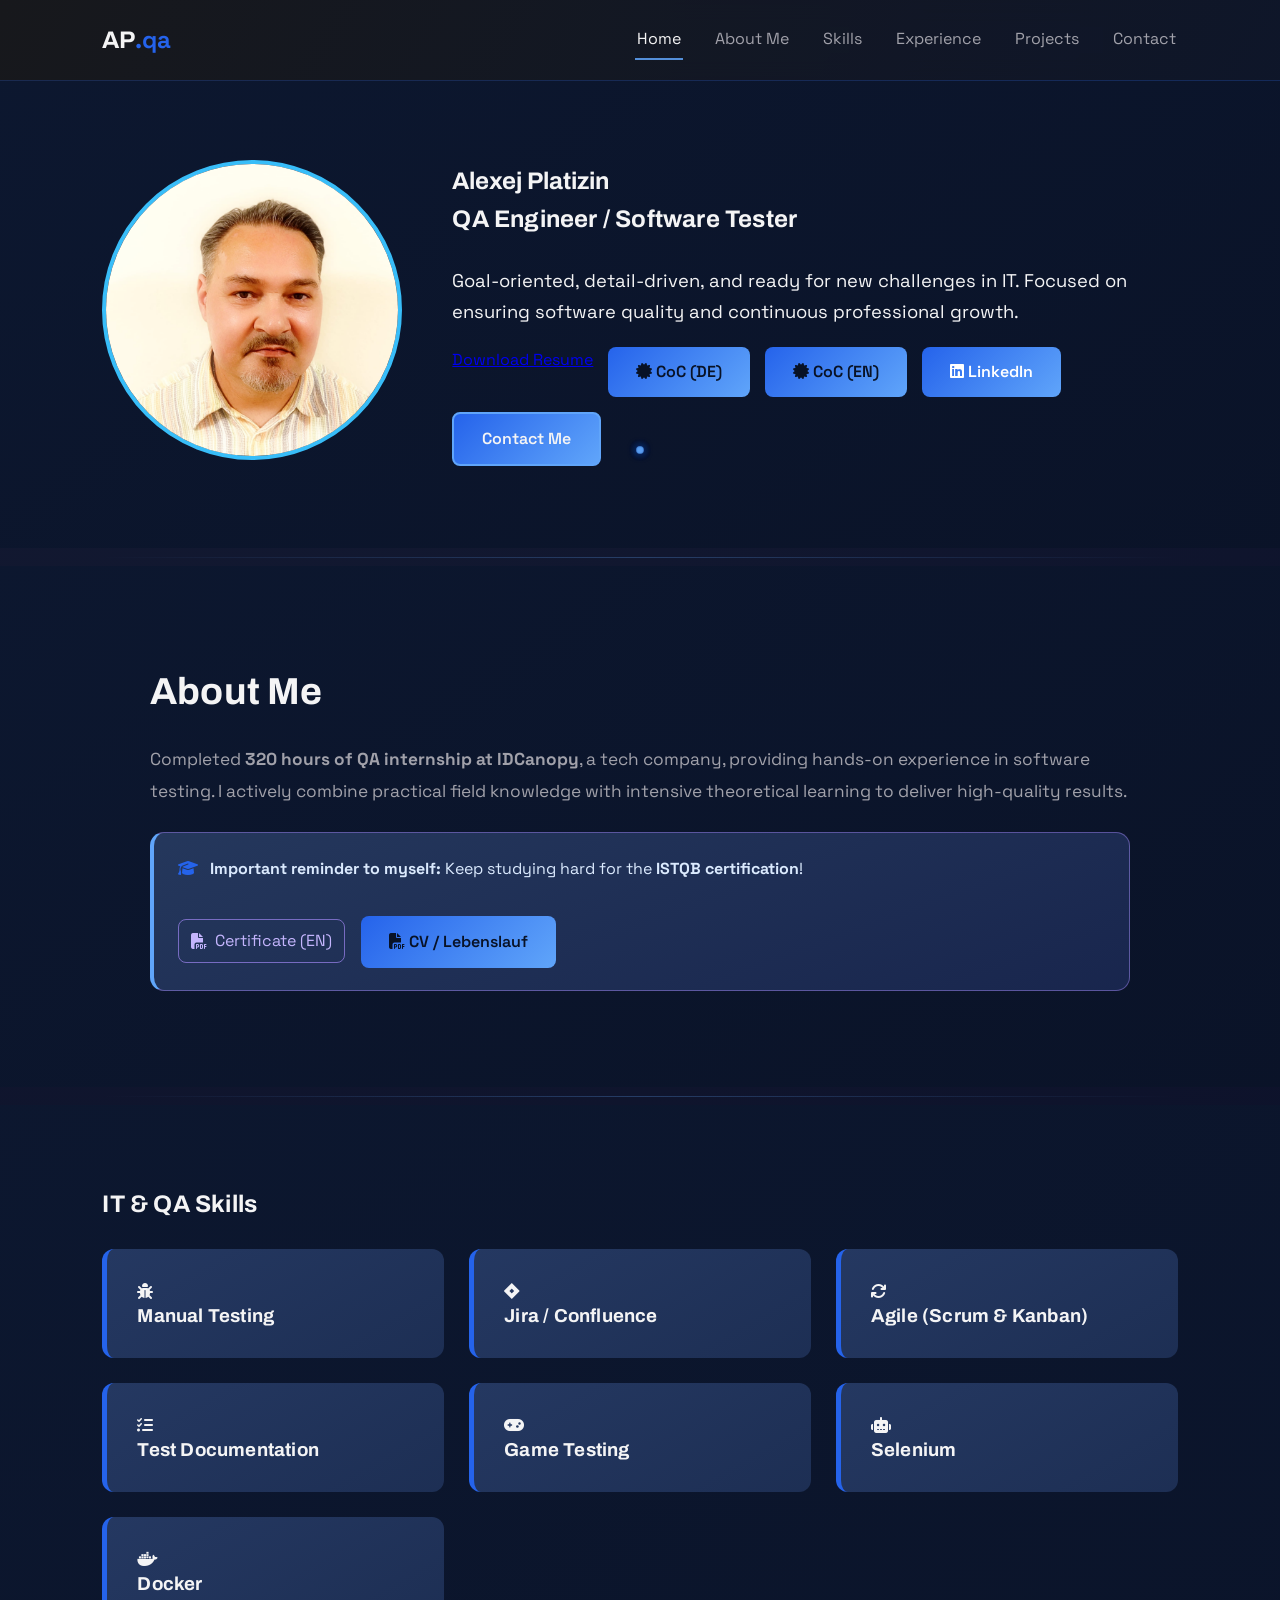
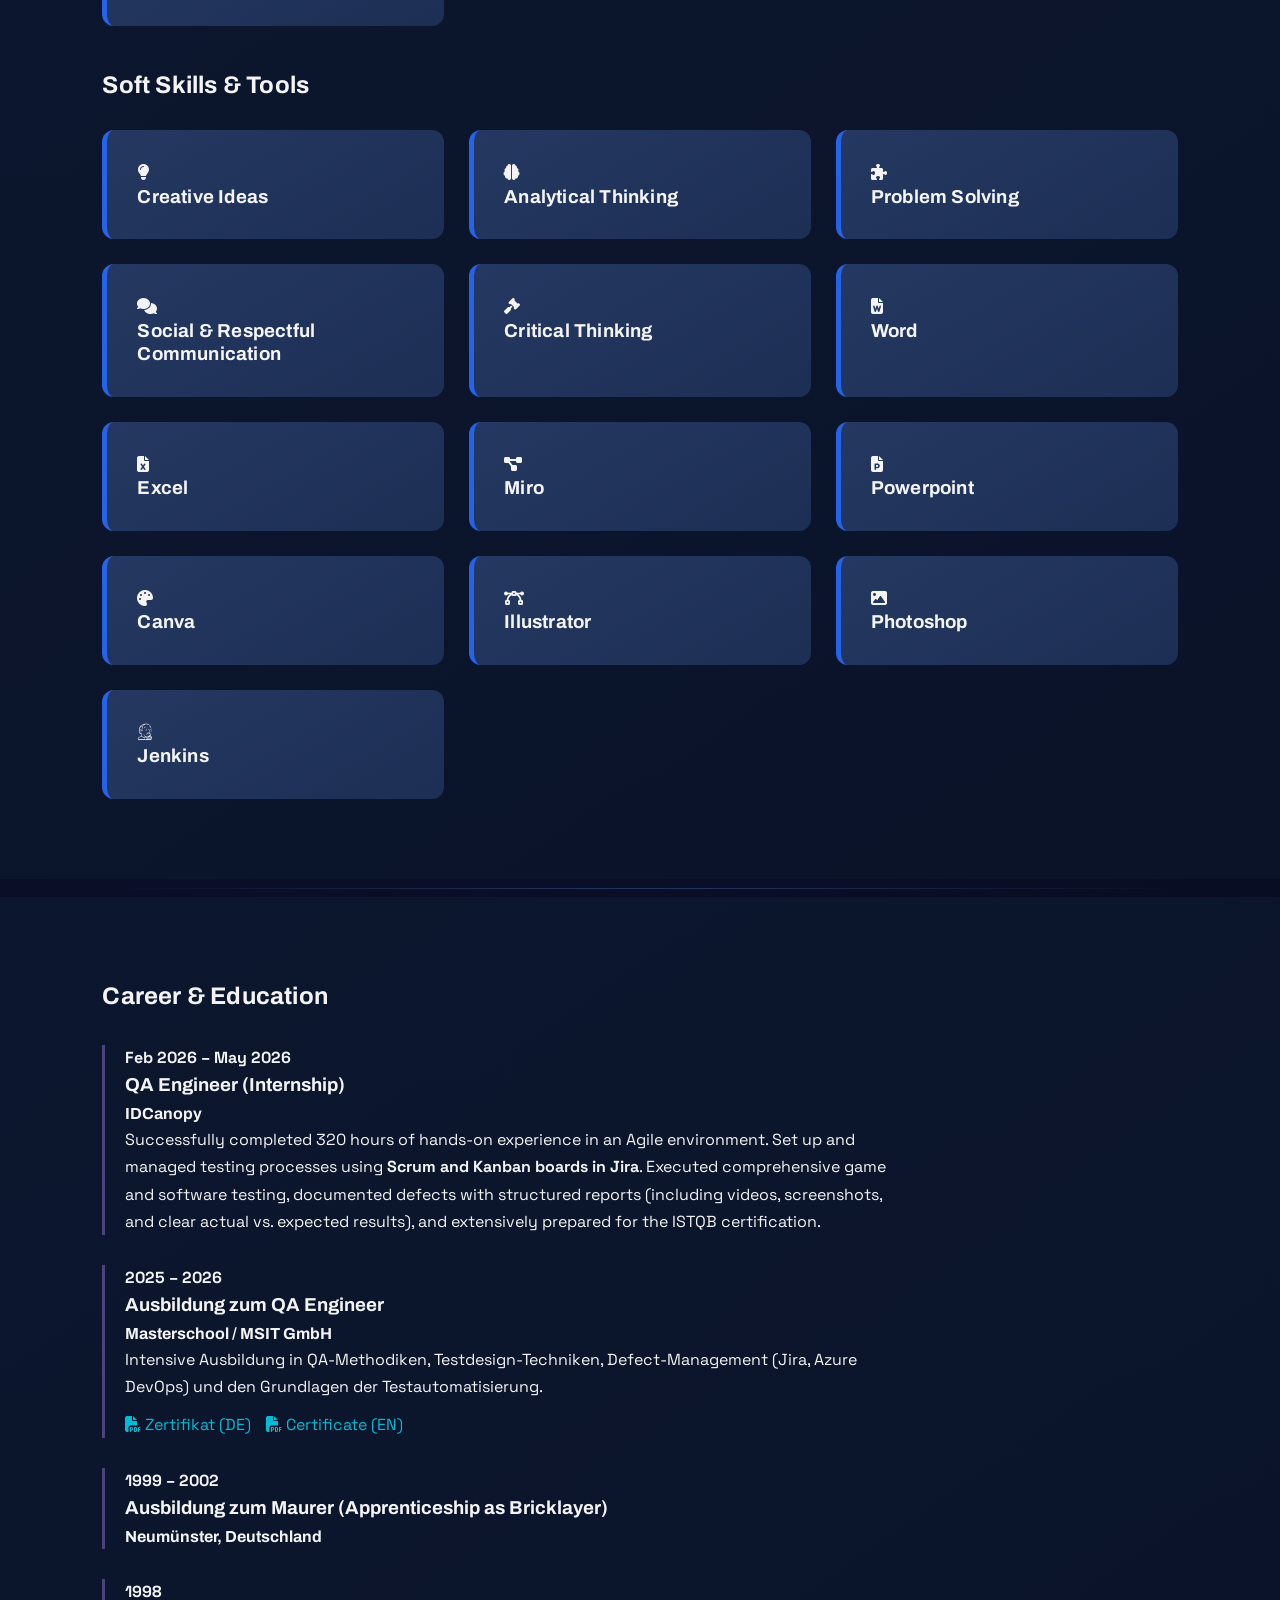
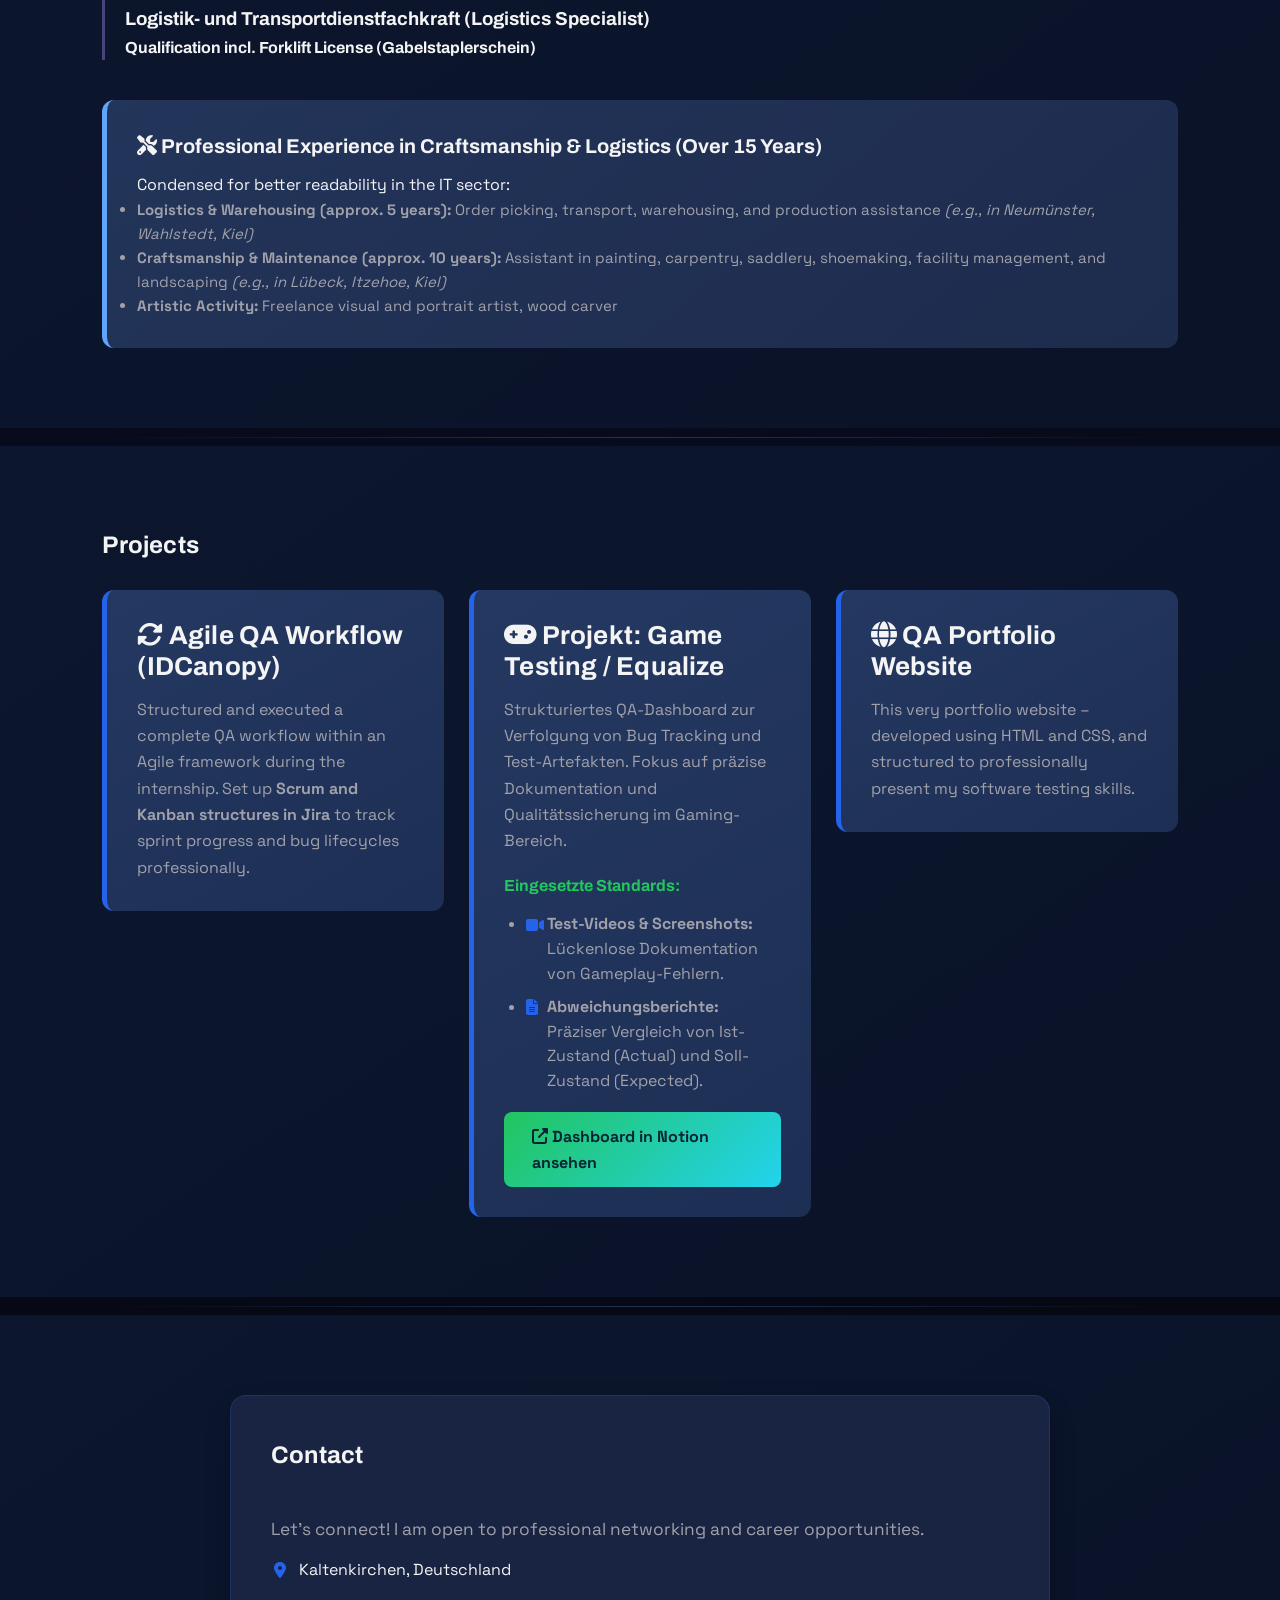
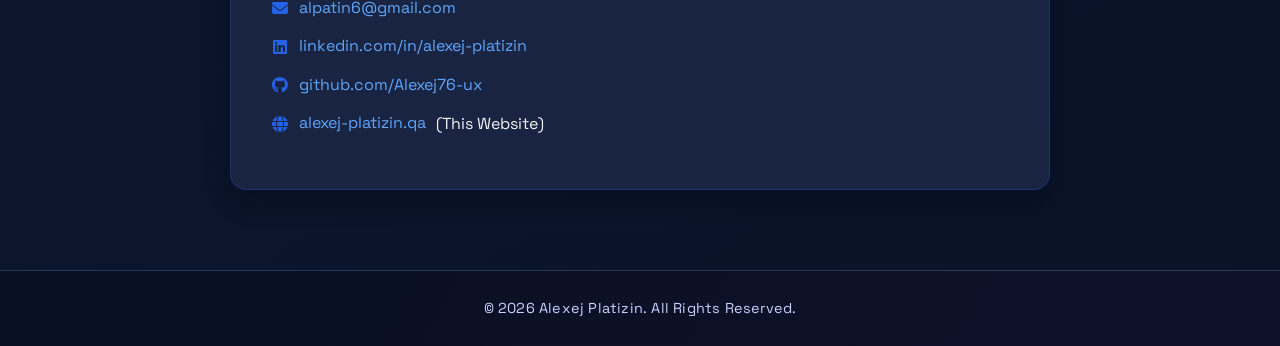
==== commit 31621826: "fix the cv, second's" ====
--- a/index.html
+++ b/index.html
@@ -35,7 +35,7 @@
                 <h2>QA Engineer / Software Tester</h2>
                 <p>Goal-oriented, detail-driven, and ready for new challenges in IT. Focused on ensuring software quality and continuous professional growth.</p>
                 <div class="hero-buttons">
-                    <a href="lebenslauf-alexej-platizin.pdf" target="_blank" class="btn"><i class="fas fa-file-pdf"></i> Download Resume</a>
+                    <a href="cv-alexej-platizin.pdf" target="_blank" class="download-btn">Download Resume</a>
                     <a href="alexej-platizin-coc-de.pdf" target="_blank" class="btn btn-certificate"><i class="fas fa-certificate"></i> CoC (DE)</a>
                     <a href="alexej-platizin-coc-en.pdf" target="_blank" class="btn btn-certificate"><i class="fas fa-certificate"></i> CoC (EN)</a>
                     <a href="https://www.linkedin.com/in/alexej-platizin/" target="_blank" class="btn btn-linkedin" style="background-color: #0077b5; color: white;"><i class="fab fa-linkedin"></i> LinkedIn</a>
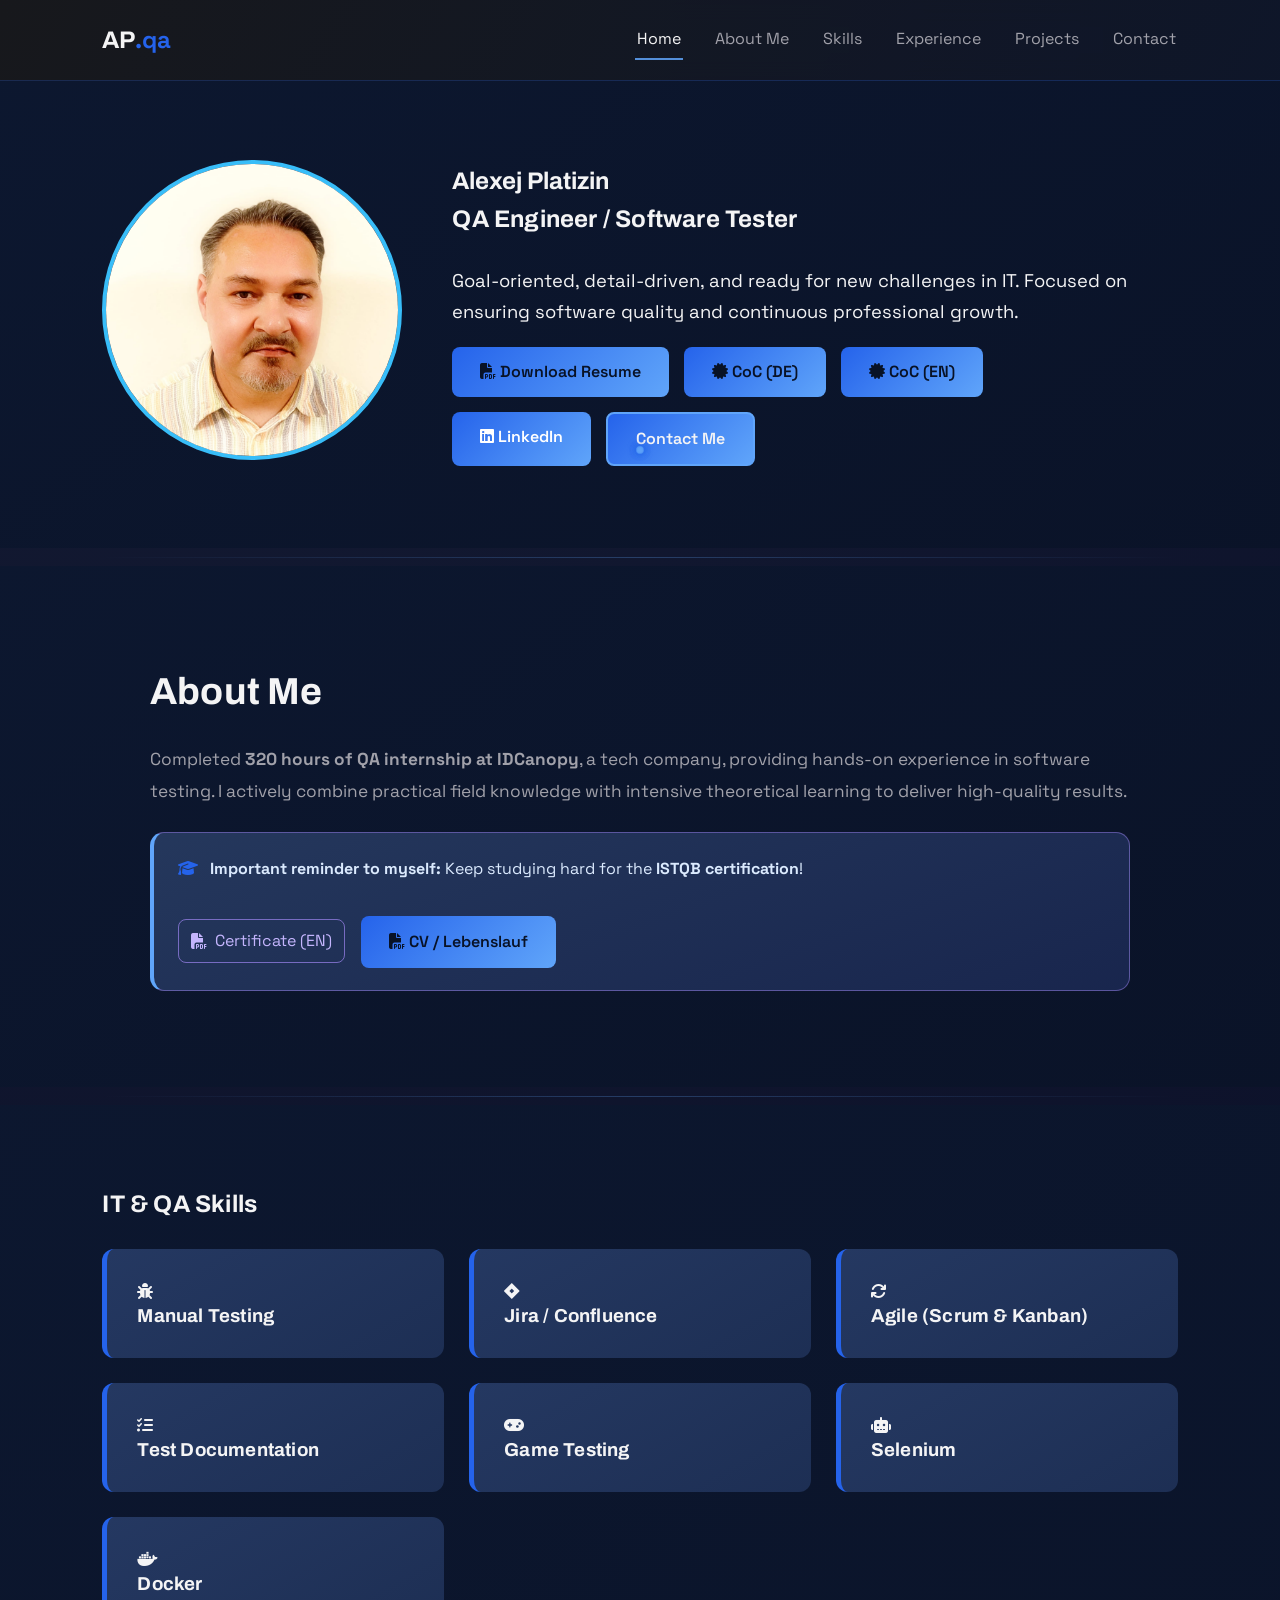
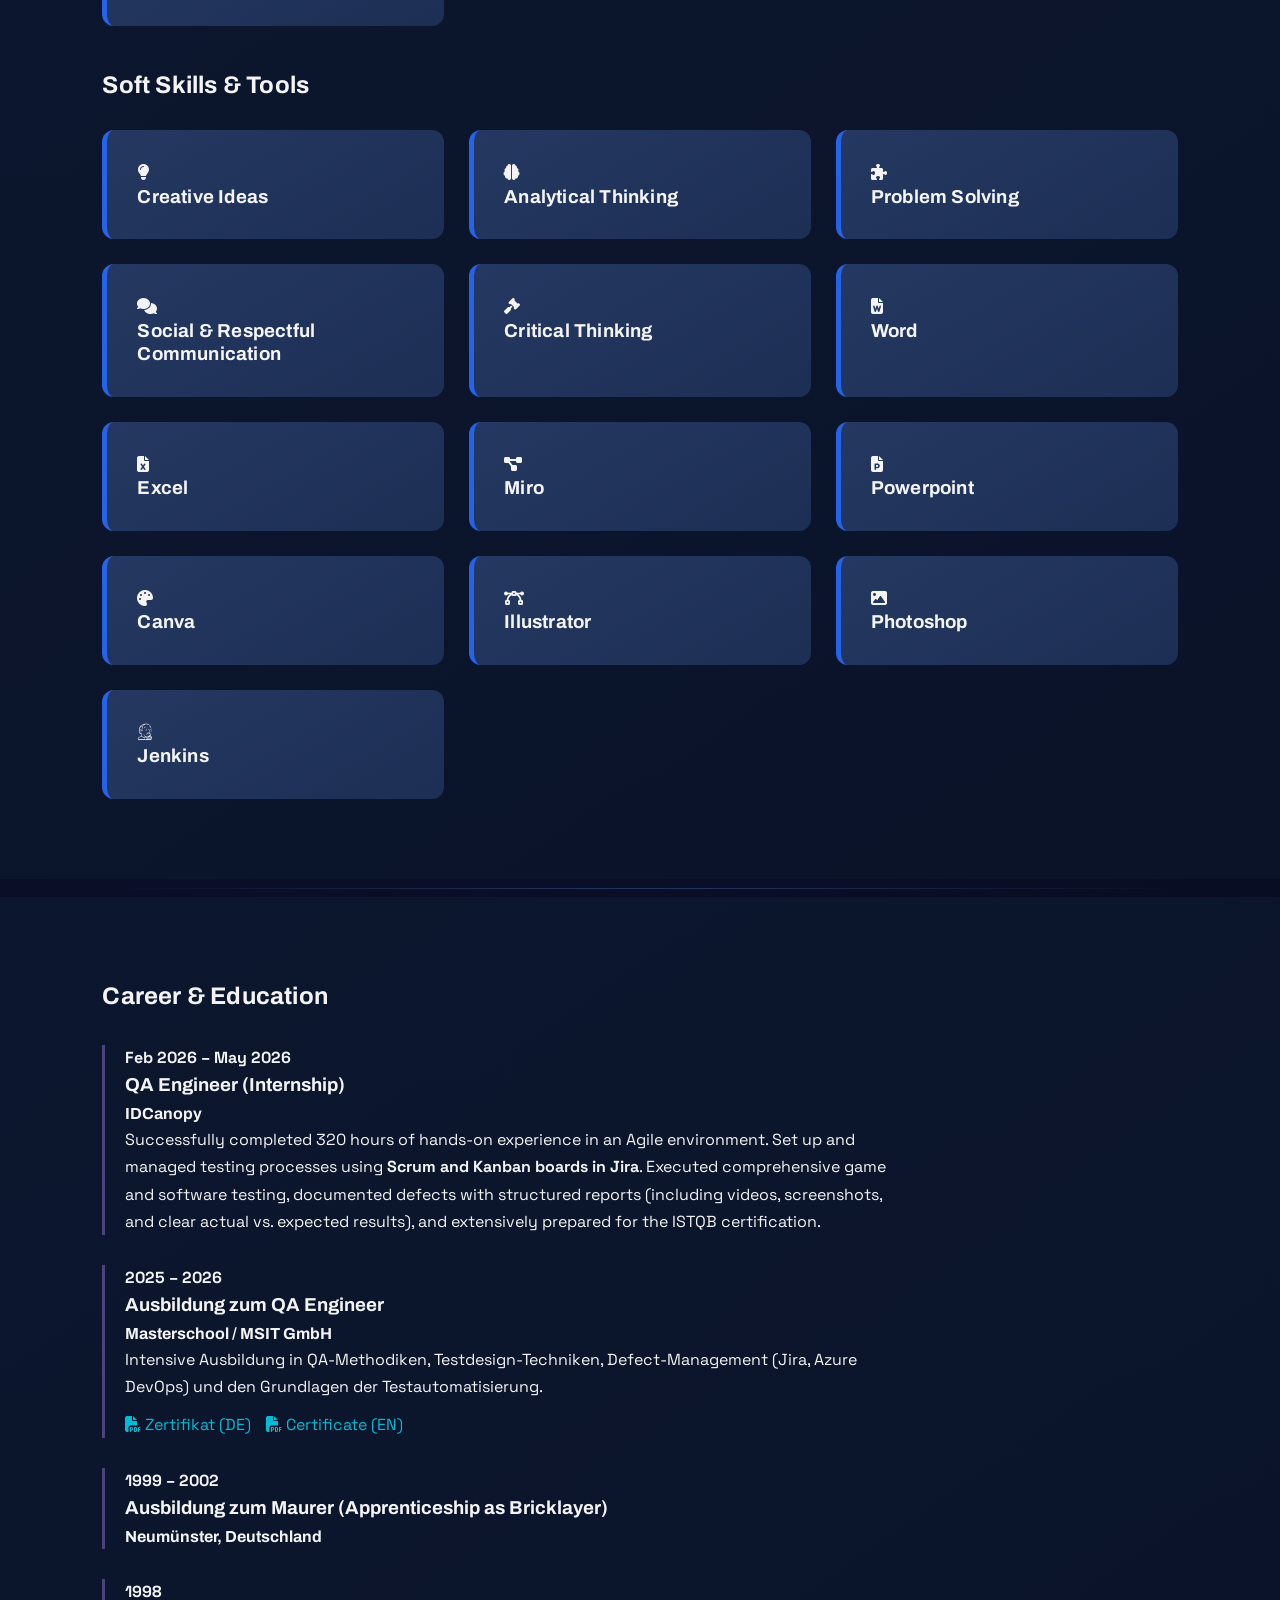
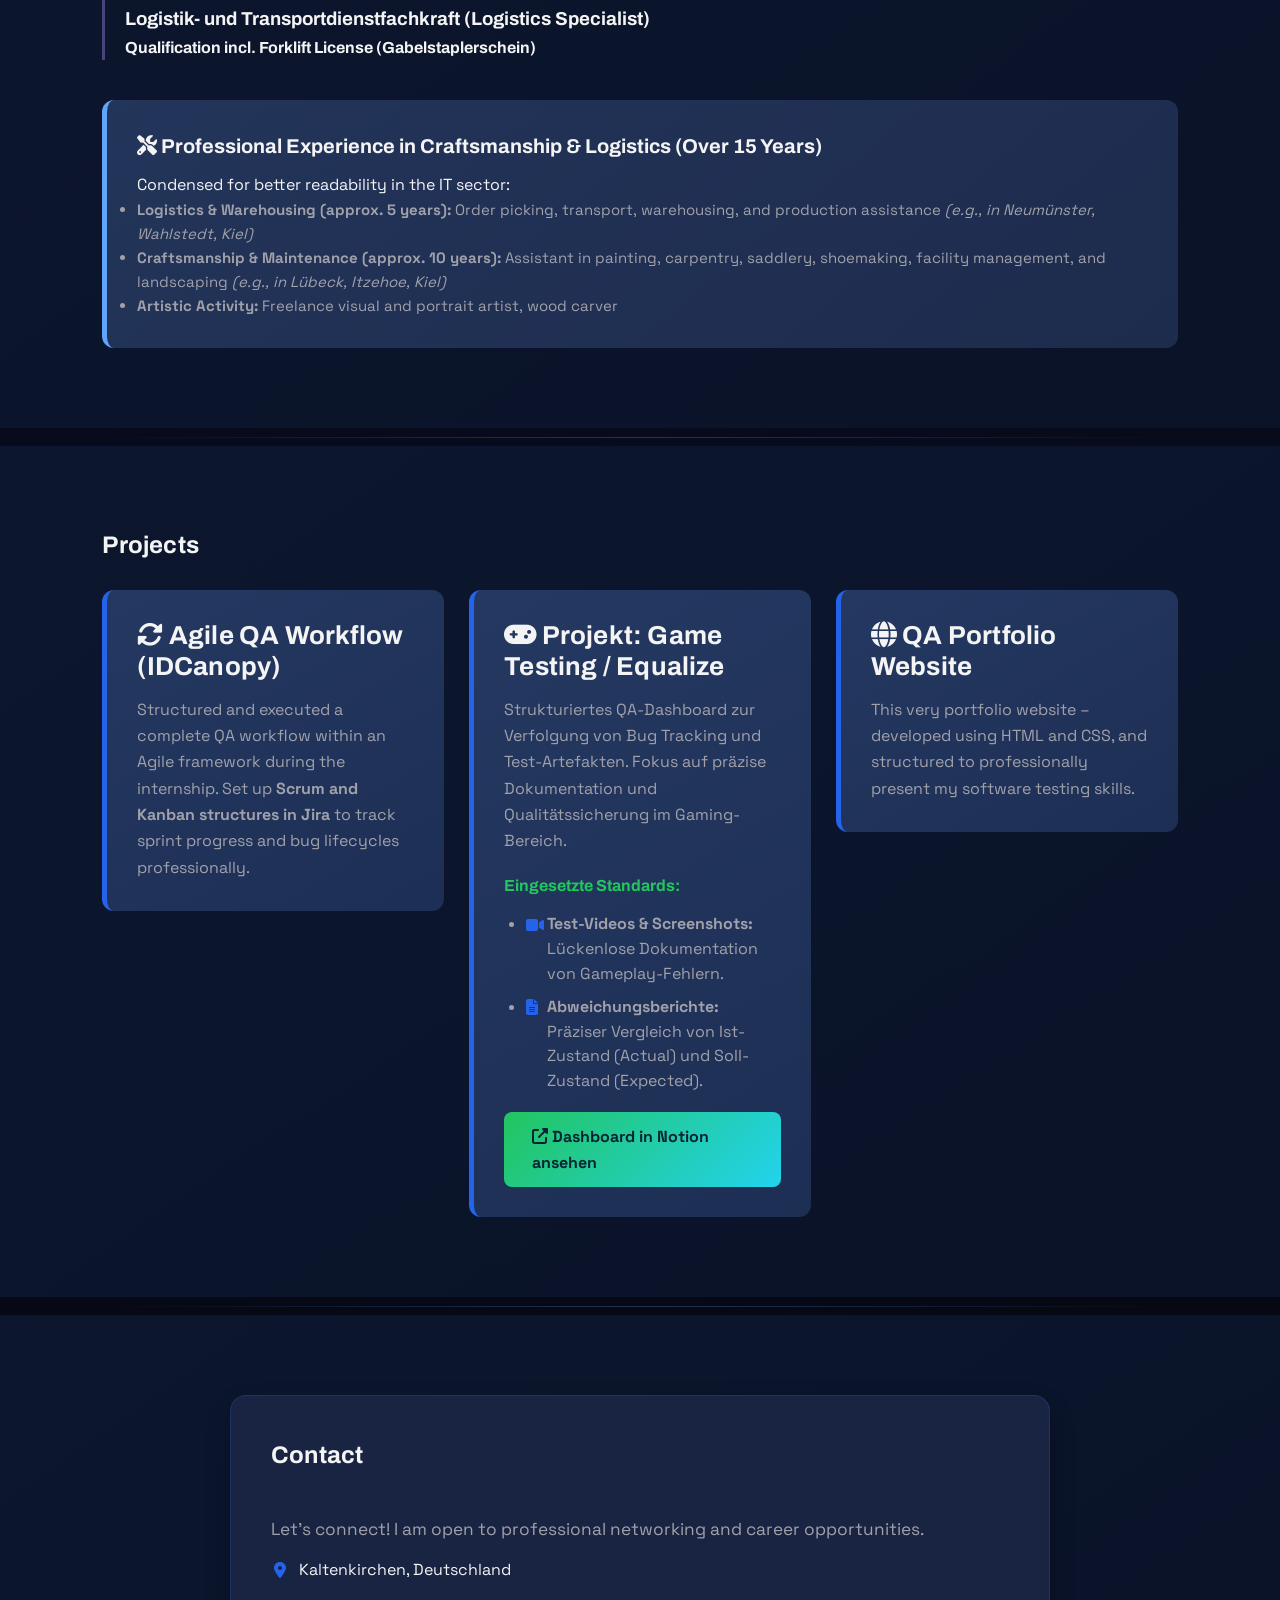
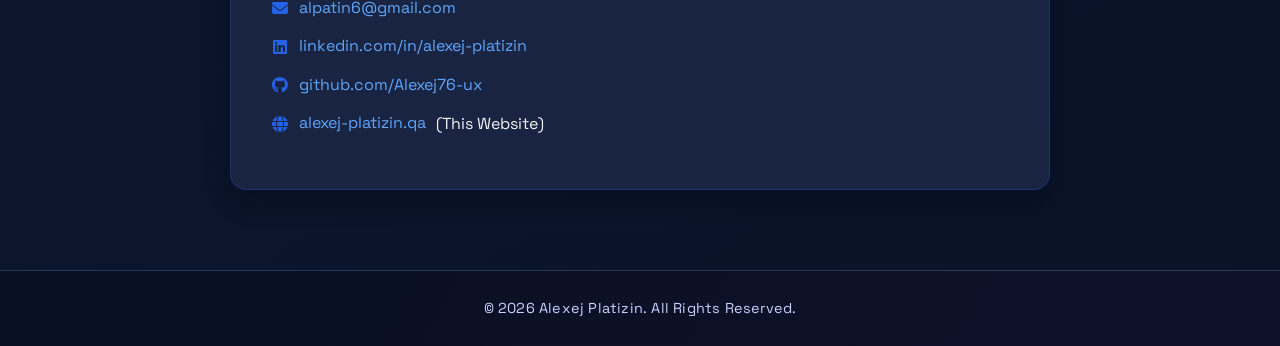
==== commit 0c9633b4: "fix the new cv update" ====
--- a/index.html
+++ b/index.html
@@ -35,7 +35,7 @@
                 <h2>QA Engineer / Software Tester</h2>
                 <p>Goal-oriented, detail-driven, and ready for new challenges in IT. Focused on ensuring software quality and continuous professional growth.</p>
                 <div class="hero-buttons">
-                    <a href="cv-alexej-platizin.pdf" target="_blank" class="download-btn">Download Resume</a>
+                    <a href="cv-alexej-platizin.pdf" target="_blank" class="btn"><i class="fas fa-file-pdf"></i> Download Resume</a>
                     <a href="alexej-platizin-coc-de.pdf" target="_blank" class="btn btn-certificate"><i class="fas fa-certificate"></i> CoC (DE)</a>
                     <a href="alexej-platizin-coc-en.pdf" target="_blank" class="btn btn-certificate"><i class="fas fa-certificate"></i> CoC (EN)</a>
                     <a href="https://www.linkedin.com/in/alexej-platizin/" target="_blank" class="btn btn-linkedin" style="background-color: #0077b5; color: white;"><i class="fab fa-linkedin"></i> LinkedIn</a>
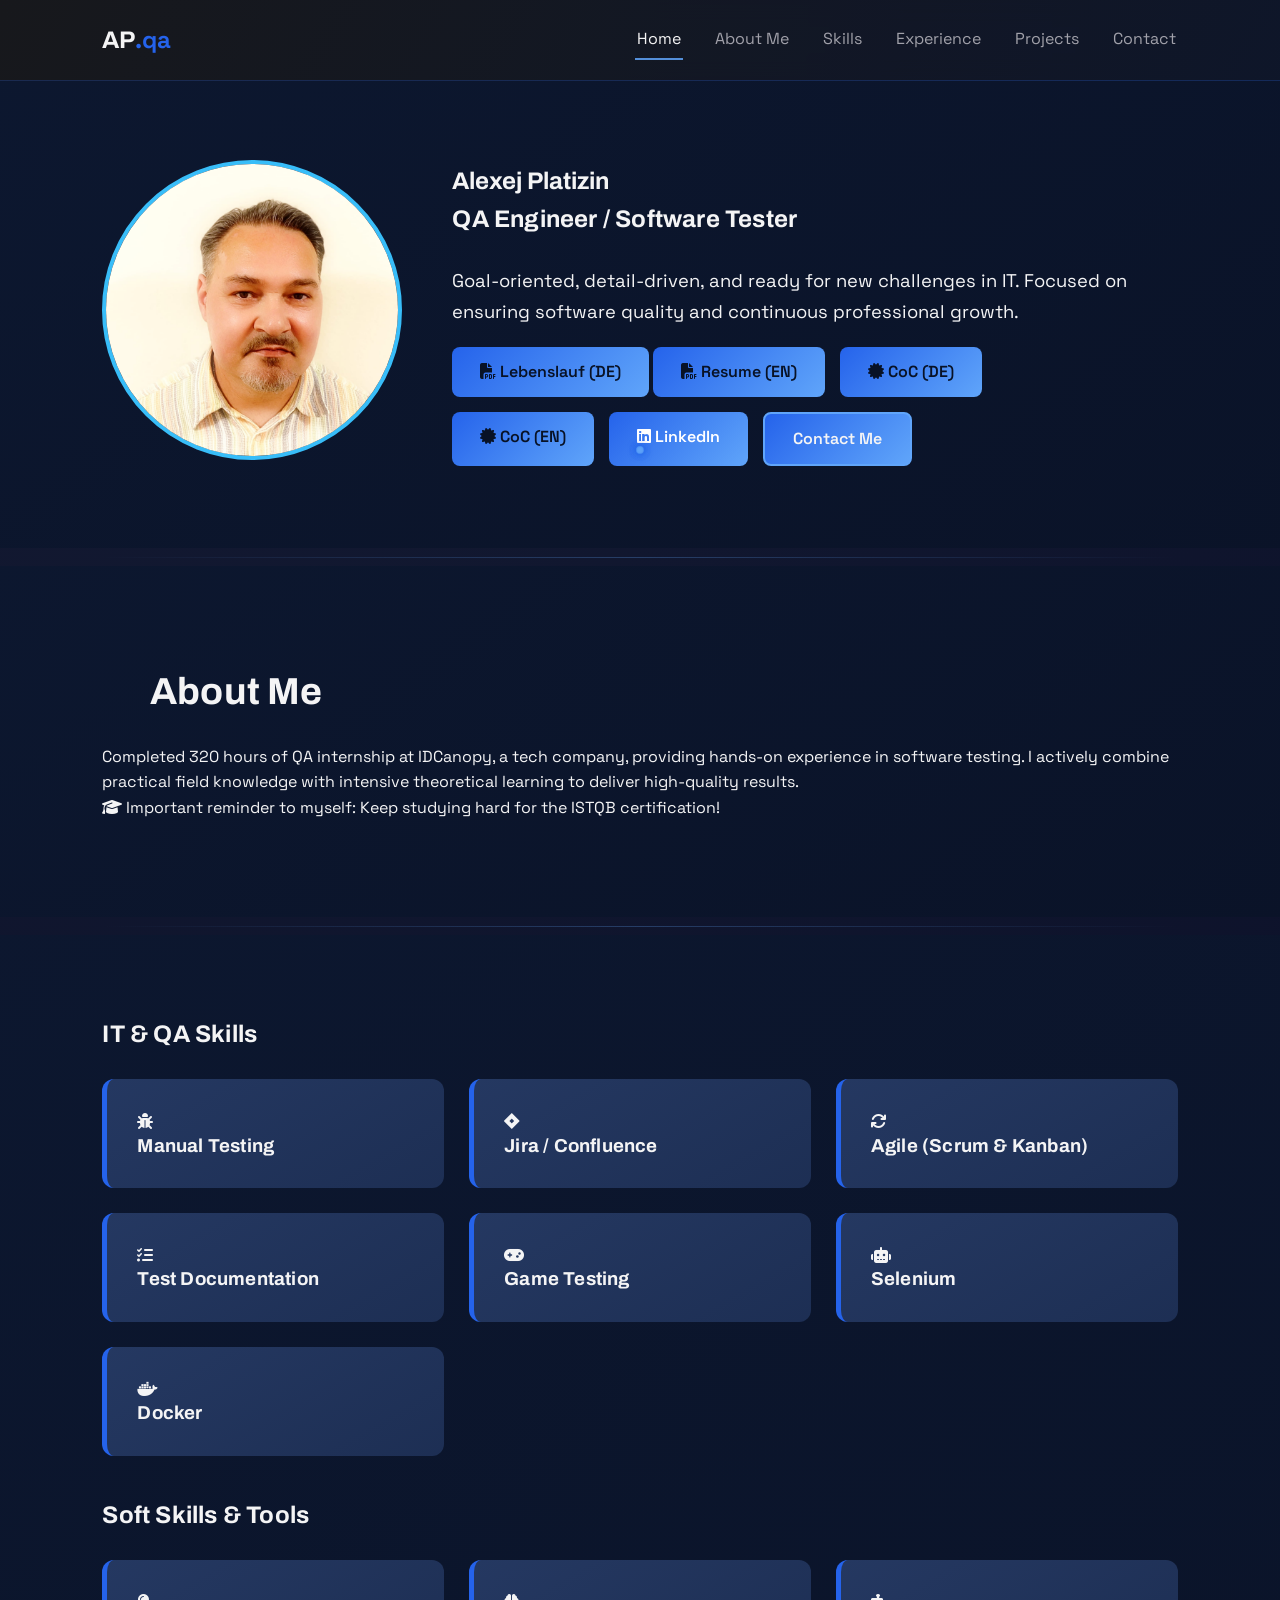
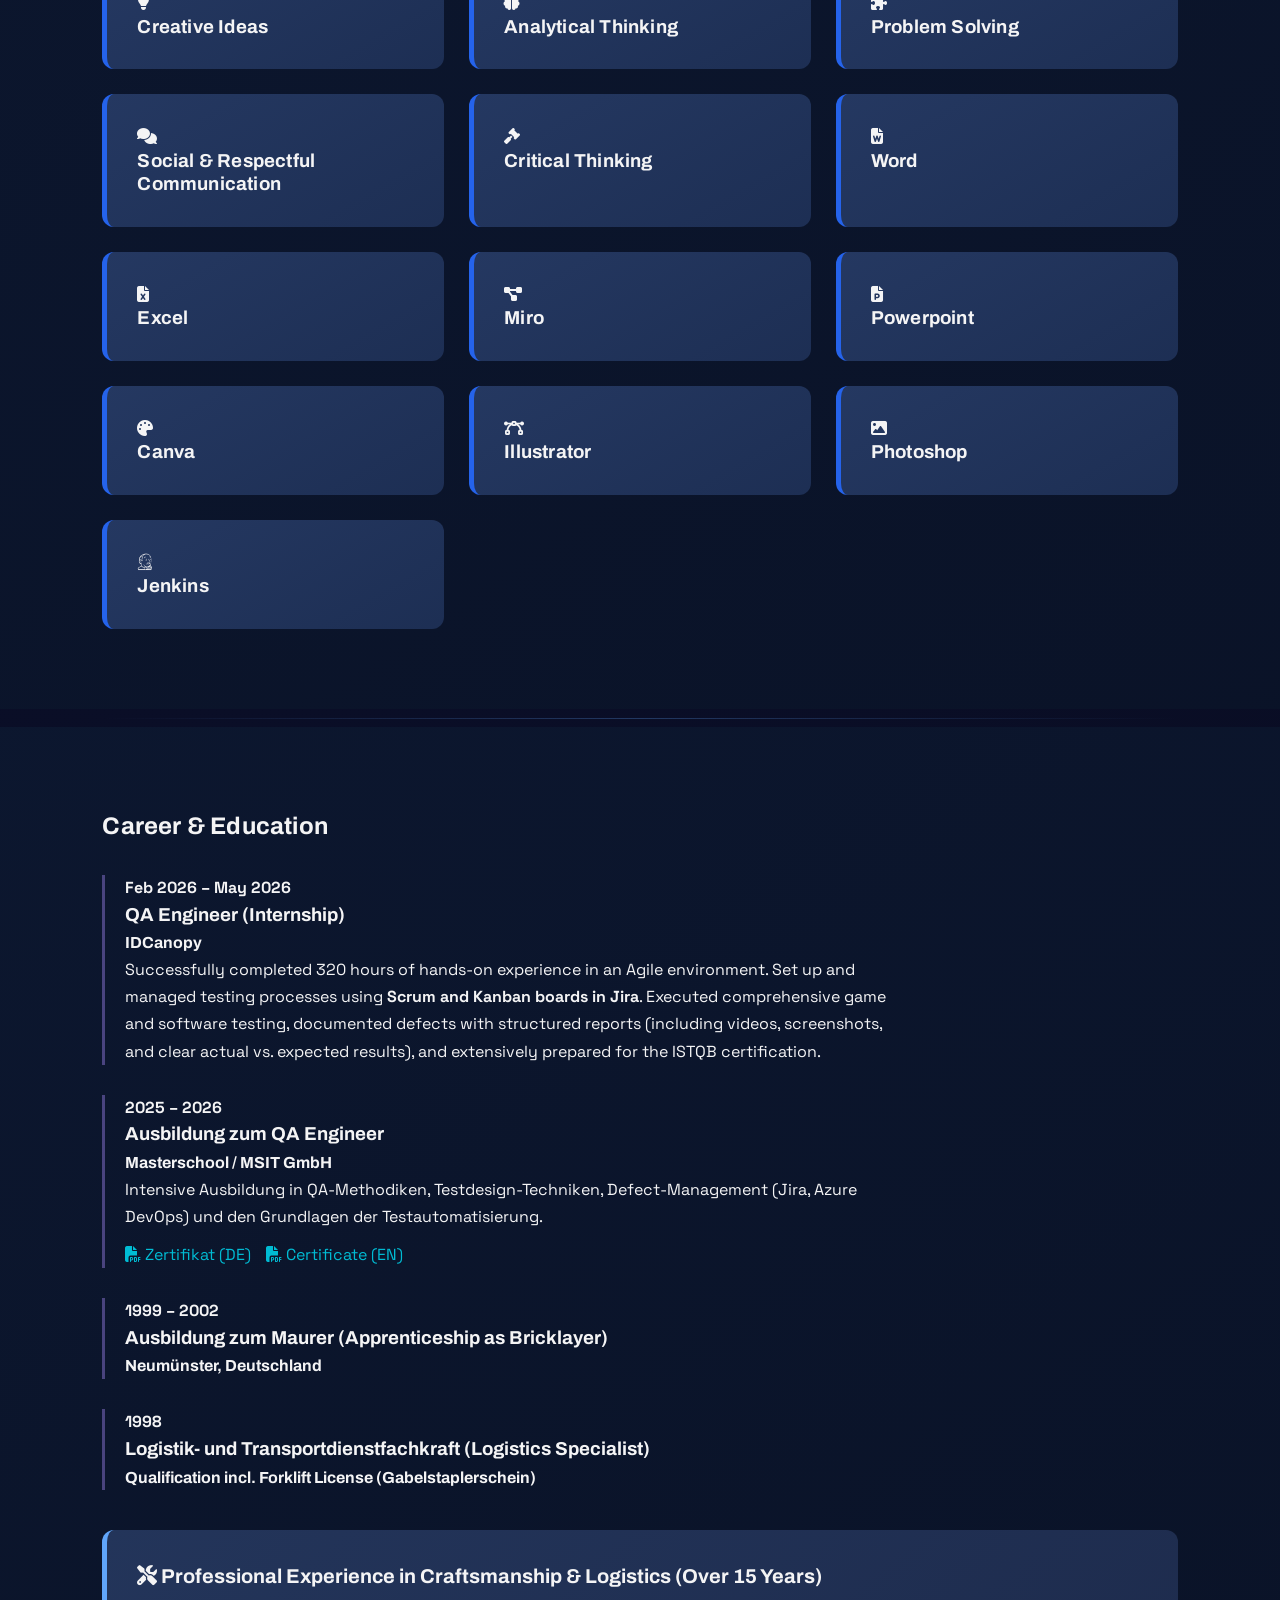
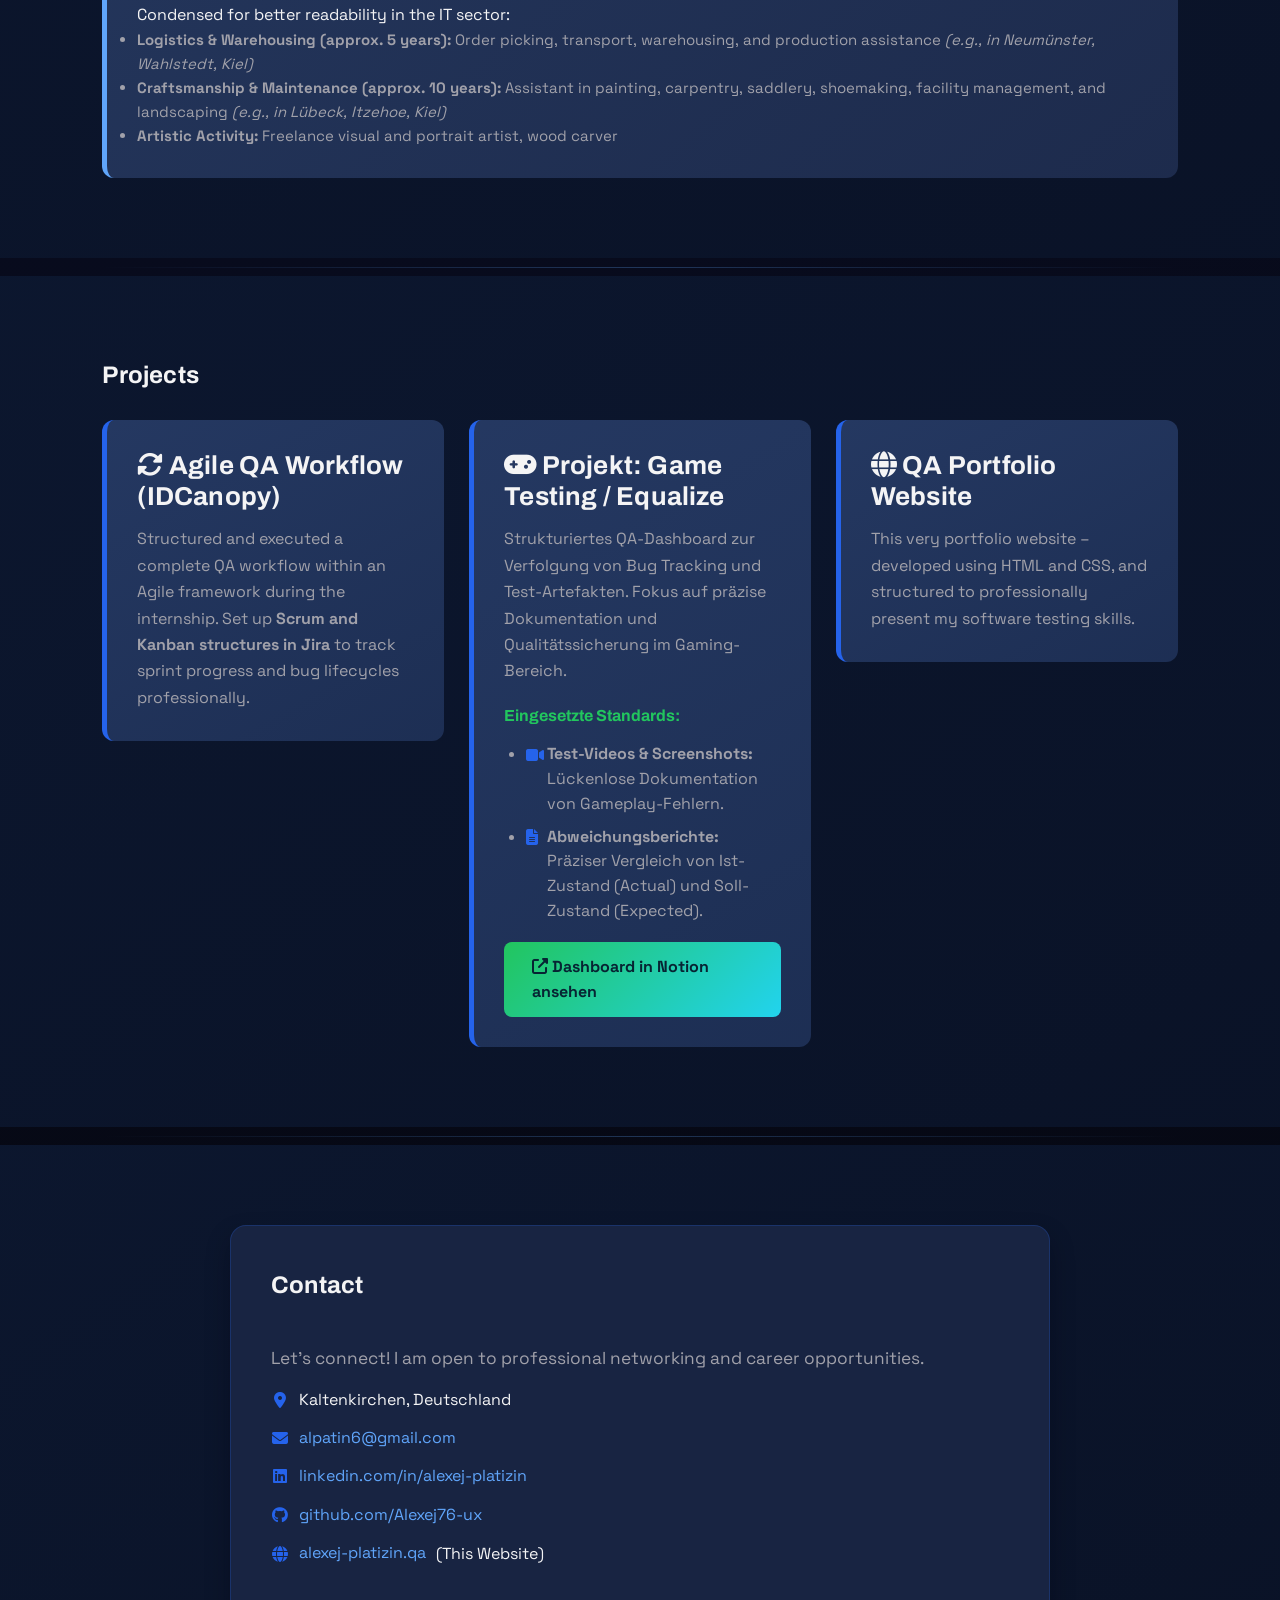
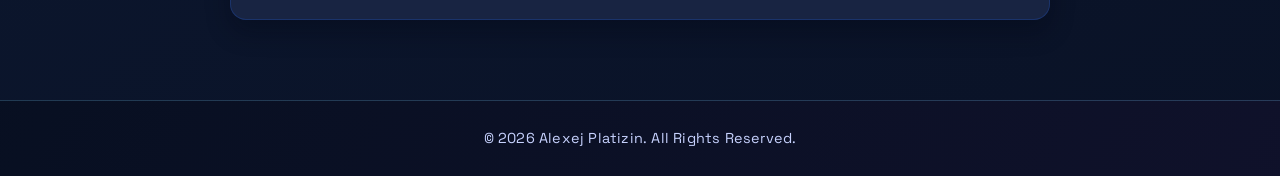
==== commit fa3e716c: "clean: remove duplicate cv buttons from about me section" ====
--- a/index.html
+++ b/index.html
@@ -4,318 +4,367 @@
     <meta charset="UTF-8">
     <meta name="viewport" content="width=device-width, initial-scale=1.0">
     <title>Alexej Platizin | QA Engineer Portfolio</title>
-    <link href="https://fonts.googleapis.com/css2?family=Archivo:wght@400;500;600;700&family=Space+Grotesk:wght@400;500;600;700&display=swap" rel="stylesheet">
+    <link href="https://fonts.googleapis.com/css2?family=Archivo:wght@400;500;600;700&family=Space+Grotesk:wght@400;500;600;700&display=swap"
+          rel="stylesheet">
     <link rel="stylesheet" href="https://cdnjs.cloudflare.com/ajax/libs/font-awesome/6.4.0/css/all.min.css">
     <link rel="stylesheet" href="style.css">
 </head>
 <body>
 
-    <header class="navbar">
-        <div class="logo">AP<span>.qa</span></div>
-        <button type="button" class="nav-toggle" aria-expanded="false" aria-controls="primary-nav" aria-label="Toggle navigation menu">
-            <i class="fas fa-bars" aria-hidden="true"></i>
-        </button>
-        <nav id="primary-nav" class="primary-nav">
-            <a href="#home">Home</a>
-            <a href="#about">About Me</a>
-            <a href="#skills">Skills</a>
-            <a href="#experience">Experience</a>
-            <a href="#projects">Projects</a>
-            <a href="#contact">Contact</a>
-        </nav>
-    </header>
-
-    <section id="home" class="hero-section">
-        <div class="hero-container">
-            <div class="hero-image">
-                <img src="foto.jpg" alt="Alexej Platizin">
-            </div>
-            <div class="hero-text">
-                <h1>Alexej Platizin</h1>
-                <h2>QA Engineer / Software Tester</h2>
-                <p>Goal-oriented, detail-driven, and ready for new challenges in IT. Focused on ensuring software quality and continuous professional growth.</p>
-                <div class="hero-buttons">
-                    <a href="cv-alexej-platizin.pdf" target="_blank" class="btn"><i class="fas fa-file-pdf"></i> Download Resume</a>
-                    <a href="alexej-platizin-coc-de.pdf" target="_blank" class="btn btn-certificate"><i class="fas fa-certificate"></i> CoC (DE)</a>
-                    <a href="alexej-platizin-coc-en.pdf" target="_blank" class="btn btn-certificate"><i class="fas fa-certificate"></i> CoC (EN)</a>
-                    <a href="https://www.linkedin.com/in/alexej-platizin/" target="_blank" class="btn btn-linkedin" style="background-color: #0077b5; color: white;"><i class="fab fa-linkedin"></i> LinkedIn</a>
-                    <a href="#contact" class="btn btn-secondary">Contact Me</a>
+<header class="navbar">
+    <div class="logo">AP<span>.qa</span></div>
+    <button type="button" class="nav-toggle" aria-expanded="false" aria-controls="primary-nav"
+            aria-label="Toggle navigation menu">
+        <i class="fas fa-bars" aria-hidden="true"></i>
+    </button>
+    <nav id="primary-nav" class="primary-nav">
+        <a href="#home">Home</a>
+        <a href="#about">About Me</a>
+        <a href="#skills">Skills</a>
+        <a href="#experience">Experience</a>
+        <a href="#projects">Projects</a>
+        <a href="#contact">Contact</a>
+    </nav>
+</header>
+
+<section id="home" class="hero-section">
+    <div class="hero-container">
+        <div class="hero-image">
+            <img src="foto.jpg" alt="Alexej Platizin">
+        </div>
+        <div class="hero-text">
+            <h1>Alexej Platizin</h1>
+            <h2>QA Engineer / Software Tester</h2>
+            <p>Goal-oriented, detail-driven, and ready for new challenges in IT. Focused on ensuring software quality
+                and continuous professional growth.</p>
+            <div class="hero-buttons">
+                <!-- CV DOWNLOAD BUTTONS IN DER HERO-SEKTION (DEUTSCH & ENGLISCH) -->
+                <div class="cv-buttons-wrapper">
+                    <a href="cv-alexej-platizin-de.pdf" target="_blank" class="btn">
+                        <i class="fas fa-file-pdf"></i> Lebenslauf (DE)
+                    </a>
+                    <a href="cv-alexej-platizin-en.pdf" target="_blank" class="btn">
+                        <i class="fas fa-file-pdf"></i> Resume (EN)
+                    </a>
                 </div>
-            </div>
-        </div>
-    </section>
-
-    <section id="about" class="about-section">
+                <a href="alexej-platizin-coc-de.pdf" target="_blank" class="btn btn-certificate"><i
+                        class="fas fa-certificate"></i> CoC (DE)</a>
+                <a href="alexej-platizin-coc-en.pdf" target="_blank" class="btn btn-certificate"><i
+                        class="fas fa-certificate"></i> CoC (EN)</a>
+                <a href="https://www.linkedin.com/in/alexej-platizin/" target="_blank" class="btn btn-linkedin"
+                   style="background-color: #0077b5; color: white;"><i class="fab fa-linkedin"></i> LinkedIn</a>
+                <a href="#contact" class="btn btn-secondary">Contact Me</a>
+            </div>
+        </div>
+    </div>
+</section>
+
+<section id="about" class="about-section">
+    <div class="container">
         <h2>About Me</h2>
-        <div class="about-content">
-            <p>Completed <strong>320 hours of QA internship at IDCanopy</strong>, a tech company, providing hands-on experience in software testing. I actively combine practical field knowledge with intensive theoretical learning to deliver high-quality results.</p>
-
-            <blockquote>
-                <i class="fas fa-graduation-cap"></i>
-                <strong>Important reminder to myself:</strong> Keep studying hard for the <strong>ISTQB certification</strong>!
-                <br><br>
-                <a href="alexej-platizin-coc-en.pdf" target="_blank" class="about-doc-link">
-                    <i class="fas fa-file-pdf"></i> Certificate (EN)
-                </a>
-                <a href="lebenslauf-alexej-platizin.pdf" target="_blank" download class="btn btn-outline">
-                    <i class="fas fa-file-pdf"></i> CV / Lebenslauf
-                </a>
-            </blockquote>
-        </div>
-    </section>
-
-    <section id="skills">
-        <h2>IT & QA Skills</h2>
-        <div class="skills-grid">
-            <div class="skill-card"><i class="fas fa-bug"></i> <h3>Manual Testing</h3></div>
-            <div class="skill-card"><i class="fab fa-jira"></i> <h3>Jira / Confluence</h3></div>
-            <div class="skill-card"><i class="fas fa-sync"></i> <h3>Agile (Scrum & Kanban)</h3></div>
-            <div class="skill-card"><i class="fas fa-tasks"></i> <h3>Test Documentation</h3></div>
-            <div class="skill-card"><i class="fas fa-gamepad"></i> <h3>Game Testing</h3></div>
-            <div class="skill-card"><i class="fas fa-robot"></i> <h3>Selenium</h3></div>
-            <div class="skill-card"><i class="fab fa-docker"></i> <h3>Docker</h3></div>
-        </div>
-        <h2 style="margin-top: 40px;">Soft Skills & Tools</h2>
-        <div class="skills-grid">
-            <div class="skill-card"><i class="fas fa-lightbulb"></i> <h3>Creative Ideas</h3></div>
-            <div class="skill-card"><i class="fas fa-brain"></i> <h3>Analytical Thinking</h3></div>
-            <div class="skill-card"><i class="fas fa-puzzle-piece"></i> <h3>Problem Solving</h3></div>
-            <div class="skill-card"><i class="fas fa-comments"></i> <h3>Social & Respectful Communication</h3></div>
-            <div class="skill-card"><i class="fas fa-gavel"></i> <h3>Critical Thinking</h3></div>
-
-            <div class="skill-card"><i class="fas fa-file-word"></i> <h3>Word</h3></div>
-            <div class="skill-card"><i class="fas fa-file-excel"></i> <h3>Excel</h3></div>
-            <div class="skill-card"><i class="fas fa-project-diagram"></i> <h3>Miro</h3></div>
-            <div class="skill-card"><i class="fas fa-file-powerpoint"></i> <h3>Powerpoint</h3></div>
-            <div class="skill-card"><i class="fas fa-palette"></i> <h3>Canva</h3></div>
-            <div class="skill-card"><i class="fas fa-bezier-curve"></i> <h3>Illustrator</h3></div>
-            <div class="skill-card"><i class="fas fa-image"></i> <h3>Photoshop</h3></div>
-            <div class="skill-card"><i class="fab fa-jenkins"></i> <h3>Jenkins</h3></div>
-        </div>
-    </section>
-
-    <section id="experience" class="experience-section">
-        <h2>Career & Education</h2>
-
-        <div class="timeline">
-            <div class="timeline-item">
-                <div class="timeline-date">Feb 2026 – May 2026</div>
-                <div class="timeline-content">
-                    <h3>QA Engineer (Internship)</h3>
-                    <h4>IDCanopy</h4>
-                    <p>Successfully completed 320 hours of hands-on experience in an Agile environment. Set up and managed testing processes using <strong>Scrum and Kanban boards in Jira</strong>. Executed comprehensive game and software testing, documented defects with structured reports (including videos, screenshots, and clear actual vs. expected results), and extensively prepared for the ISTQB certification.</p>
+        <p>
+            Completed 320 hours of QA internship at IDCanopy, a tech company, providing hands-on experience in software
+            testing. I actively combine practical field knowledge with intensive theoretical learning to deliver
+            high-quality results.
+        </p>
+        <div class="study-reminder">
+            <i class="fas fa-graduation-cap"></i> Important reminder to myself: Keep studying hard for the ISTQB
+            certification!
+        </div>
+    </div>
+</section>
+
+<section id="skills">
+    <h2>IT & QA Skills</h2>
+    <div class="skills-grid">
+        <div class="skill-card"><i class="fas fa-bug"></i>
+            <h3>Manual Testing</h3></div>
+        <div class="skill-card"><i class="fab fa-jira"></i>
+            <h3>Jira / Confluence</h3></div>
+        <div class="skill-card"><i class="fas fa-sync"></i>
+            <h3>Agile (Scrum & Kanban)</h3></div>
+        <div class="skill-card"><i class="fas fa-tasks"></i>
+            <h3>Test Documentation</h3></div>
+        <div class="skill-card"><i class="fas fa-gamepad"></i>
+            <h3>Game Testing</h3></div>
+        <div class="skill-card"><i class="fas fa-robot"></i>
+            <h3>Selenium</h3></div>
+        <div class="skill-card"><i class="fab fa-docker"></i>
+            <h3>Docker</h3></div>
+    </div>
+    <h2 style="margin-top: 40px;">Soft Skills & Tools</h2>
+    <div class="skills-grid">
+        <div class="skill-card"><i class="fas fa-lightbulb"></i>
+            <h3>Creative Ideas</h3></div>
+        <div class="skill-card"><i class="fas fa-brain"></i>
+            <h3>Analytical Thinking</h3></div>
+        <div class="skill-card"><i class="fas fa-puzzle-piece"></i>
+            <h3>Problem Solving</h3></div>
+        <div class="skill-card"><i class="fas fa-comments"></i>
+            <h3>Social & Respectful Communication</h3></div>
+        <div class="skill-card"><i class="fas fa-gavel"></i>
+            <h3>Critical Thinking</h3></div>
+
+        <div class="skill-card"><i class="fas fa-file-word"></i>
+            <h3>Word</h3></div>
+        <div class="skill-card"><i class="fas fa-file-excel"></i>
+            <h3>Excel</h3></div>
+        <div class="skill-card"><i class="fas fa-project-diagram"></i>
+            <h3>Miro</h3></div>
+        <div class="skill-card"><i class="fas fa-file-powerpoint"></i>
+            <h3>Powerpoint</h3></div>
+        <div class="skill-card"><i class="fas fa-palette"></i>
+            <h3>Canva</h3></div>
+        <div class="skill-card"><i class="fas fa-bezier-curve"></i>
+            <h3>Illustrator</h3></div>
+        <div class="skill-card"><i class="fas fa-image"></i>
+            <h3>Photoshop</h3></div>
+        <div class="skill-card"><i class="fab fa-jenkins"></i>
+            <h3>Jenkins</h3></div>
+    </div>
+</section>
+
+<section id="experience" class="experience-section">
+    <h2>Career & Education</h2>
+
+    <div class="timeline">
+        <div class="timeline-item">
+            <div class="timeline-date">Feb 2026 – May 2026</div>
+            <div class="timeline-content">
+                <h3>QA Engineer (Internship)</h3>
+                <h4>IDCanopy</h4>
+                <p>Successfully completed 320 hours of hands-on experience in an Agile environment. Set up and managed
+                    testing processes using <strong>Scrum and Kanban boards in Jira</strong>. Executed comprehensive
+                    game and software testing, documented defects with structured reports (including videos,
+                    screenshots, and clear actual vs. expected results), and extensively prepared for the ISTQB
+                    certification.</p>
+            </div>
+        </div>
+
+        <div class="timeline-item">
+            <div class="timeline-date">2025 – 2026</div>
+            <div class="timeline-content">
+                <h3>Ausbildung zum QA Engineer</h3>
+                <h4>Masterschool / MSIT GmbH</h4>
+                <p>Intensive Ausbildung in QA-Methodiken, Testdesign-Techniken, Defect-Management (Jira, Azure DevOps)
+                    und den Grundlagen der Testautomatisierung.</p>
+                <div style="margin-top: 12px; display: flex; gap: 15px;">
+                    <a href="alexej-platizin-coc-de.pdf" target="_blank" style="color: #00bcd4; text-decoration: none;">
+                        <i class="fas fa-file-pdf"></i> Zertifikat (DE)
+                    </a>
+                    <a href="alexej-platizin-coc-en.pdf" target="_blank" style="color: #00bcd4; text-decoration: none;">
+                        <i class="fas fa-file-pdf"></i> Certificate (EN)
+                    </a>
                 </div>
             </div>
-
-            <div class="timeline-item">
-                <div class="timeline-date">2025 – 2026</div>
-                <div class="timeline-content">
-                    <h3>Ausbildung zum QA Engineer</h3>
-                    <h4>Masterschool / MSIT GmbH</h4>
-                    <p>Intensive Ausbildung in QA-Methodiken, Testdesign-Techniken, Defect-Management (Jira, Azure DevOps) und den Grundlagen der Testautomatisierung.</p>
-                    <div style="margin-top: 12px; display: flex; gap: 15px;">
-                        <a href="alexej-platizin-coc-de.pdf" target="_blank" style="color: #00bcd4; text-decoration: none;">
-                            <i class="fas fa-file-pdf"></i> Zertifikat (DE)
-                        </a>
-                        <a href="alexej-platizin-coc-en.pdf" target="_blank" style="color: #00bcd4; text-decoration: none;">
-                            <i class="fas fa-file-pdf"></i> Certificate (EN)
-                        </a>
-                    </div>
-                </div>
-            </div>
-
-            <div class="timeline-item">
-                <div class="timeline-date">1999 – 2002</div>
-                <div class="timeline-content">
-                    <h3>Ausbildung zum Maurer (Apprenticeship as Bricklayer)</h3>
-                    <h4>Neumünster, Deutschland</h4>
-                </div>
-            </div>
-
-            <div class="timeline-item">
-                <div class="timeline-date">1998</div>
-                <div class="timeline-content">
-                    <h3>Logistik- und Transportdienstfachkraft (Logistics Specialist)</h3>
-                    <h4>Qualification incl. Forklift License (Gabelstaplerschein)</h4>
-                </div>
-            </div>
-        </div>
-
-        <div class="compressed-experience">
-            <h3><i class="fas fa-tools"></i> Professional Experience in Craftsmanship & Logistics (Over 15 Years)</h3>
-            <p>Condensed for better readability in the IT sector:</p>
-            <ul>
-                <li><strong>Logistics & Warehousing (approx. 5 years):</strong> Order picking, transport, warehousing, and production assistance <em>(e.g., in Neumünster, Wahlstedt, Kiel)</em></li>
-                <li><strong>Craftsmanship & Maintenance (approx. 10 years):</strong> Assistant in painting, carpentry, saddlery, shoemaking, facility management, and landscaping <em>(e.g., in Lübeck, Itzehoe, Kiel)</em></li>
-                <li><strong>Artistic Activity:</strong> Freelance visual and portrait artist, wood carver</li>
+        </div>
+
+        <div class="timeline-item">
+            <div class="timeline-date">1999 – 2002</div>
+            <div class="timeline-content">
+                <h3>Ausbildung zum Maurer (Apprenticeship as Bricklayer)</h3>
+                <h4>Neumünster, Deutschland</h4>
+            </div>
+        </div>
+
+        <div class="timeline-item">
+            <div class="timeline-date">1998</div>
+            <div class="timeline-content">
+                <h3>Logistik- und Transportdienstfachkraft (Logistics Specialist)</h3>
+                <h4>Qualification incl. Forklift License (Gabelstaplerschein)</h4>
+            </div>
+        </div>
+    </div>
+
+    <div class="compressed-experience">
+        <h3><i class="fas fa-tools"></i> Professional Experience in Craftsmanship & Logistics (Over 15 Years)</h3>
+        <p>Condensed for better readability in the IT sector:</p>
+        <ul>
+            <li><strong>Logistics & Warehousing (approx. 5 years):</strong> Order picking, transport, warehousing, and
+                production assistance <em>(e.g., in Neumünster, Wahlstedt, Kiel)</em></li>
+            <li><strong>Craftsmanship & Maintenance (approx. 10 years):</strong> Assistant in painting, carpentry,
+                saddlery, shoemaking, facility management, and landscaping <em>(e.g., in Lübeck, Itzehoe, Kiel)</em>
+            </li>
+            <li><strong>Artistic Activity:</strong> Freelance visual and portrait artist, wood carver</li>
+        </ul>
+    </div>
+</section>
+
+<section id="projects" class="projects-section">
+    <h2>Projects</h2>
+    <div class="projects-grid">
+
+        <div class="project-card">
+            <h3><i class="fas fa-sync-alt"></i> Agile QA Workflow (IDCanopy)</h3>
+            <p>Structured and executed a complete QA workflow within an Agile framework during the internship. Set up
+                <strong>Scrum and Kanban structures in Jira</strong> to track sprint progress and bug lifecycles
+                professionally.</p>
+        </div>
+
+        <div class="project-card">
+            <h3><i class="fas fa-gamepad"></i> Projekt: Game Testing / Equalize</h3>
+            <p>Strukturiertes QA-Dashboard zur Verfolgung von Bug Tracking und Test-Artefakten. Fokus auf präzise
+                Dokumentation und Qualitätssicherung im Gaming-Bereich.</p>
+
+            <h4 class="project-meta-title">Eingesetzte Standards:</h4>
+            <ul class="project-standards">
+                <li><i class="fas fa-video" aria-hidden="true"></i> <strong>Test-Videos & Screenshots:</strong>
+                    Lückenlose Dokumentation von Gameplay-Fehlern.
+                </li>
+                <li><i class="fas fa-file-alt" aria-hidden="true"></i> <strong>Abweichungsberichte:</strong> Präziser
+                    Vergleich von Ist-Zustand (Actual) und Soll-Zustand (Expected).
+                </li>
             </ul>
-        </div>
-    </section>
-
-    <section id="projects" class="projects-section">
-        <h2>Projects</h2>
-        <div class="projects-grid">
-
-            <div class="project-card">
-                <h3><i class="fas fa-sync-alt"></i> Agile QA Workflow (IDCanopy)</h3>
-                <p>Structured and executed a complete QA workflow within an Agile framework during the internship. Set up <strong>Scrum and Kanban structures in Jira</strong> to track sprint progress and bug lifecycles professionally.</p>
-            </div>
-
-            <div class="project-card">
-                <h3><i class="fas fa-gamepad"></i> Projekt: Game Testing / Equalize</h3>
-                <p>Strukturiertes QA-Dashboard zur Verfolgung von Bug Tracking und Test-Artefakten. Fokus auf präzise Dokumentation und Qualitätssicherung im Gaming-Bereich.</p>
-
-                <h4 class="project-meta-title">Eingesetzte Standards:</h4>
-                <ul class="project-standards">
-                    <li><i class="fas fa-video" aria-hidden="true"></i> <strong>Test-Videos & Screenshots:</strong> Lückenlose Dokumentation von Gameplay-Fehlern.</li>
-                    <li><i class="fas fa-file-alt" aria-hidden="true"></i> <strong>Abweichungsberichte:</strong> Präziser Vergleich von Ist-Zustand (Actual) und Soll-Zustand (Expected).</li>
-                </ul>
-
-                <a href="https://thunder-cardigan-2a6.notion.site/Projekt-377e46ee4012809bae5fecbda5555e10" target="_blank" class="btn project-link-btn">
-                    <i class="fas fa-external-link-alt"></i> Dashboard in Notion ansehen
-                </a>
-            </div>
-
-            <div class="project-card">
-                <h3><i class="fas fa-globe"></i> QA Portfolio Website</h3>
-                <p>This very portfolio website – developed using HTML and CSS, and structured to professionally present my software testing skills.</p>
-            </div>
-
-        </div>
-    </section>
-
-    <section id="contact" class="contact-section">
-        <div class="contact-box">
-            <h2>Contact</h2>
-            <p class="contact-lead">Let's connect! I am open to professional networking and career opportunities.</p>
-            <div class="contact-info">
-                <p><i class="fas fa-map-marker-alt"></i> Kaltenkirchen, Deutschland</p>
-                <p><i class="fas fa-envelope"></i> <a href="mailto:alpatin6@gmail.com">alpatin6@gmail.com</a></p>
-                <p><i class="fab fa-linkedin"></i> <a href="https://www.linkedin.com/in/alexej-platizin/" target="_blank">linkedin.com/in/alexej-platizin</a></p>
-                <p><i class="fab fa-github"></i> <a href="https://github.com/Alexej76-ux" target="_blank">github.com/Alexej76-ux</a></p>
-                <p><i class="fas fa-globe"></i> <a href="#home">alexej-platizin.qa</a> (This Website)</p>
-            </div>
-        </div>
-    </section>
-
-    <button type="button" class="back-to-top" aria-label="Back to top">
-        <i class="fas fa-arrow-up" aria-hidden="true"></i>
-    </button>
-
-    <footer class="site-footer">
-        <p class="footer-legal">&copy; 2026 Alexej Platizin. All Rights Reserved.</p>
-    </footer>
-
-    <script>
-        const navToggle = document.querySelector(".nav-toggle");
-        const primaryNav = document.getElementById("primary-nav");
-
-        if (navToggle && primaryNav) {
-            navToggle.addEventListener("click", () => {
-                const isOpen = primaryNav.classList.toggle("is-open");
-                navToggle.setAttribute("aria-expanded", String(isOpen));
+
+            <a href="https://thunder-cardigan-2a6.notion.site/Projekt-377e46ee4012809bae5fecbda5555e10" target="_blank"
+               class="btn project-link-btn">
+                <i class="fas fa-external-link-alt"></i> Dashboard in Notion ansehen
+            </a>
+        </div>
+
+        <div class="project-card">
+            <h3><i class="fas fa-globe"></i> QA Portfolio Website</h3>
+            <p>This very portfolio website – developed using HTML and CSS, and structured to professionally present my
+                software testing skills.</p>
+        </div>
+
+    </div>
+</section>
+
+<section id="contact" class="contact-section">
+    <div class="contact-box">
+        <h2>Contact</h2>
+        <p class="contact-lead">Let's connect! I am open to professional networking and career opportunities.</p>
+        <div class="contact-info">
+            <p><i class="fas fa-map-marker-alt"></i> Kaltenkirchen, Deutschland</p>
+            <p><i class="fas fa-envelope"></i> <a href="mailto:alpatin6@gmail.com">alpatin6@gmail.com</a></p>
+            <p><i class="fab fa-linkedin"></i> <a href="https://www.linkedin.com/in/alexej-platizin/" target="_blank">linkedin.com/in/alexej-platizin</a>
+            </p>
+            <p><i class="fab fa-github"></i> <a href="https://github.com/Alexej76-ux" target="_blank">github.com/Alexej76-ux</a>
+            </p>
+            <p><i class="fas fa-globe"></i> <a href="#home">alexej-platizin.qa</a> (This Website)</p>
+        </div>
+    </div>
+</section>
+
+<button type="button" class="back-to-top" aria-label="Back to top">
+    <i class="fas fa-arrow-up" aria-hidden="true"></i>
+</button>
+
+<footer class="site-footer">
+    <p class="footer-legal">&copy; 2026 Alexej Platizin. All Rights Reserved.</p>
+</footer>
+
+<script>
+    const navToggle = document.querySelector(".nav-toggle");
+    const primaryNav = document.getElementById("primary-nav");
+
+    if (navToggle && primaryNav) {
+        navToggle.addEventListener("click", () => {
+            const isOpen = primaryNav.classList.toggle("is-open");
+            navToggle.setAttribute("aria-expanded", String(isOpen));
+        });
+
+        const navLinks = primaryNav.querySelectorAll("a");
+
+        const setActiveNav = () => {
+            const hash = window.location.hash || "#home";
+            navLinks.forEach((link) => {
+                const isActive = link.getAttribute("href") === hash;
+                link.classList.toggle("active", isActive);
             });
-
-            const navLinks = primaryNav.querySelectorAll("a");
-
-            const setActiveNav = () => {
-                const hash = window.location.hash || "#home";
-                navLinks.forEach((link) => {
-                    const isActive = link.getAttribute("href") === hash;
-                    link.classList.toggle("active", isActive);
-                });
-            };
-
-            navLinks.forEach((link) => {
-                link.addEventListener("click", () => {
-                    primaryNav.classList.remove("is-open");
-                    navToggle.setAttribute("aria-expanded", "false");
-                    setActiveNav();
-                });
+        };
+
+        navLinks.forEach((link) => {
+            link.addEventListener("click", () => {
+                primaryNav.classList.remove("is-open");
+                navToggle.setAttribute("aria-expanded", "false");
+                setActiveNav();
             });
-
-            window.addEventListener("hashchange", setActiveNav);
-            setActiveNav();
-
-            const sections = document.querySelectorAll("section[id]");
-            if ("IntersectionObserver" in window && sections.length > 0) {
-                const observer = new IntersectionObserver(
-                    (entries) => {
-                        entries.forEach((entry) => {
-                            if (entry.isIntersecting) {
-                                const id = `#${entry.target.id}`;
-                                navLinks.forEach((link) => {
-                                    link.classList.toggle("active", link.getAttribute("href") === id);
-                                });
-                            }
-                        });
-                    },
-                    { rootMargin: "-35% 0px -55% 0px", threshold: 0.01 }
-                );
-
-                sections.forEach((section) => observer.observe(section));
+        });
+
+        window.addEventListener("hashchange", setActiveNav);
+        setActiveNav();
+
+        const sections = document.querySelectorAll("section[id]");
+        if ("IntersectionObserver" in window && sections.length > 0) {
+            const observer = new IntersectionObserver(
+                (entries) => {
+                    entries.forEach((entry) => {
+                        if (entry.isIntersecting) {
+                            const id = `#${entry.target.id}`;
+                            navLinks.forEach((link) => {
+                                link.classList.toggle("active", link.getAttribute("href") === id);
+                            });
+                        }
+                    });
+                },
+                {rootMargin: "-35% 0px -55% 0px", threshold: 0.01}
+            );
+
+            sections.forEach((section) => observer.observe(section));
+        }
+    }
+
+    const backToTop = document.querySelector(".back-to-top");
+
+    if (backToTop) {
+        const updateBackToTop = () => {
+            backToTop.classList.toggle("visible", window.scrollY > 420);
+        };
+
+        window.addEventListener("scroll", updateBackToTop, {passive: true});
+        updateBackToTop();
+
+        backToTop.addEventListener("click", () => {
+            window.scrollTo({top: 0, behavior: "smooth"});
+        });
+    }
+
+    const supportsFinePointer = window.matchMedia("(pointer: fine)").matches;
+    const reduceMotion = window.matchMedia("(prefers-reduced-motion: reduce)").matches;
+
+    if (supportsFinePointer && !reduceMotion) {
+        const dotCount = 8;
+        const dots = [];
+        const positions = [];
+        const pointer = {x: window.innerWidth / 2, y: window.innerHeight / 2};
+
+        for (let i = 0; i < dotCount; i += 1) {
+            const dot = document.createElement("span");
+            dot.className = "cursor-trail-dot";
+            dot.style.opacity = String(1 - i / (dotCount + 1));
+            dot.style.width = `${8 - i * 0.6}px`;
+            dot.style.height = `${8 - i * 0.6}px`;
+            document.body.appendChild(dot);
+            dots.push(dot);
+            positions.push({x: pointer.x, y: pointer.y});
+        }
+
+        window.addEventListener("pointermove", (event) => {
+            pointer.x = event.clientX;
+            pointer.y = event.clientY;
+        });
+
+        const animate = () => {
+            positions[0].x += (pointer.x - positions[0].x) * 0.35;
+            positions[0].y += (pointer.y - positions[0].y) * 0.35;
+
+            for (let i = 1; i < positions.length; i += 1) {
+                positions[i].x += (positions[i - 1].x - positions[i].x) * 0.35;
+                positions[i].y += (positions[i - 1].y - positions[i].y) * 0.35;
             }
-        }
-
-        const backToTop = document.querySelector(".back-to-top");
-
-        if (backToTop) {
-            const updateBackToTop = () => {
-                backToTop.classList.toggle("visible", window.scrollY > 420);
-            };
-
-            window.addEventListener("scroll", updateBackToTop, { passive: true });
-            updateBackToTop();
-
-            backToTop.addEventListener("click", () => {
-                window.scrollTo({ top: 0, behavior: "smooth" });
+
+            dots.forEach((dot, i) => {
+                dot.style.left = `${positions[i].x}px`;
+                dot.style.top = `${positions[i].y}px`;
             });
-        }
-
-        const supportsFinePointer = window.matchMedia("(pointer: fine)").matches;
-        const reduceMotion = window.matchMedia("(prefers-reduced-motion: reduce)").matches;
-
-        if (supportsFinePointer && !reduceMotion) {
-            const dotCount = 8;
-            const dots = [];
-            const positions = [];
-            const pointer = { x: window.innerWidth / 2, y: window.innerHeight / 2 };
-
-            for (let i = 0; i < dotCount; i += 1) {
-                const dot = document.createElement("span");
-                dot.className = "cursor-trail-dot";
-                dot.style.opacity = String(1 - i / (dotCount + 1));
-                dot.style.width = `${8 - i * 0.6}px`;
-                dot.style.height = `${8 - i * 0.6}px`;
-                document.body.appendChild(dot);
-                dots.push(dot);
-                positions.push({ x: pointer.x, y: pointer.y });
-            }
-
-            window.addEventListener("pointermove", (event) => {
-                pointer.x = event.clientX;
-                pointer.y = event.clientY;
-            });
-
-            const animate = () => {
-                positions[0].x += (pointer.x - positions[0].x) * 0.35;
-                positions[0].y += (pointer.y - positions[0].y) * 0.35;
-
-                for (let i = 1; i < positions.length; i += 1) {
-                    positions[i].x += (positions[i - 1].x - positions[i].x) * 0.35;
-                    positions[i].y += (positions[i - 1].y - positions[i].y) * 0.35;
-                }
-
-                dots.forEach((dot, i) => {
-                    dot.style.left = `${positions[i].x}px`;
-                    dot.style.top = `${positions[i].y}px`;
-                });
-
-                requestAnimationFrame(animate);
-            };
-
-            animate();
-        }
-    </script>
+
+            requestAnimationFrame(animate);
+        };
+
+        animate();
+    }
+</script>
 </body>
 </html>
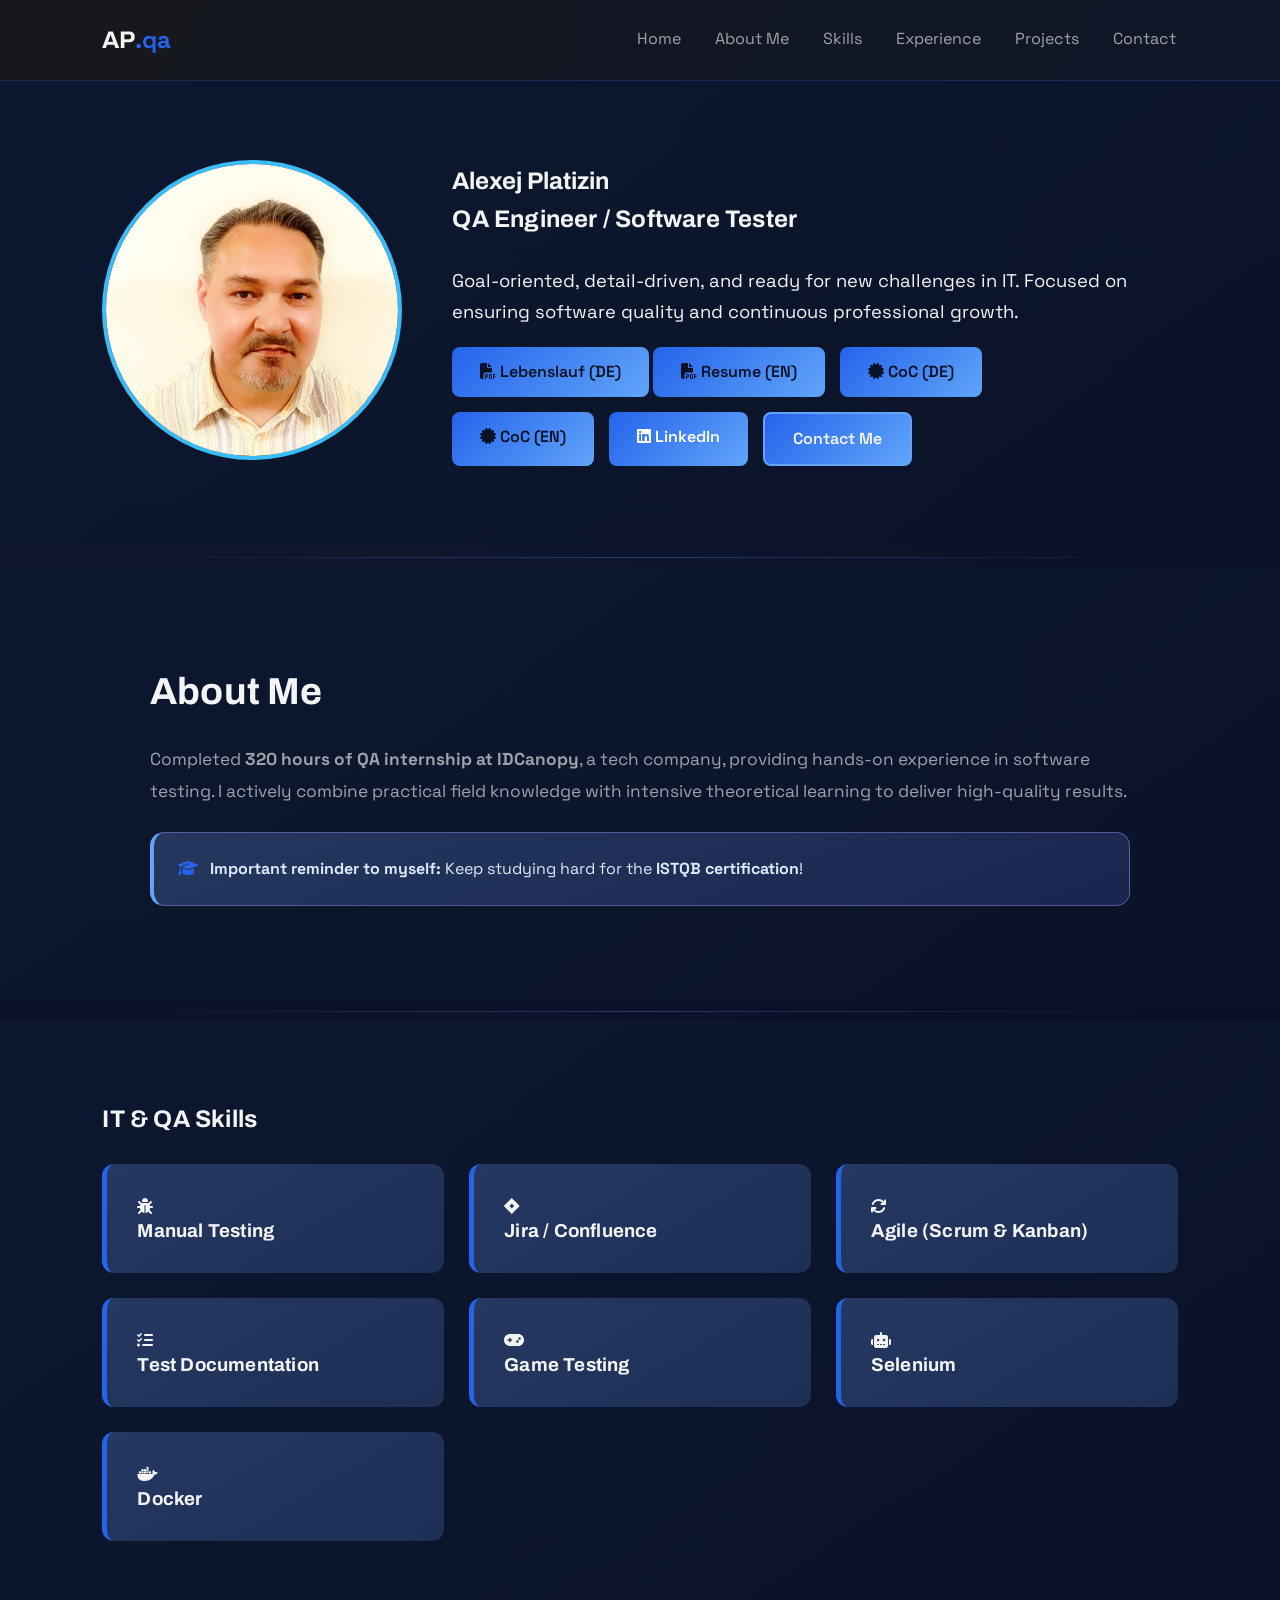
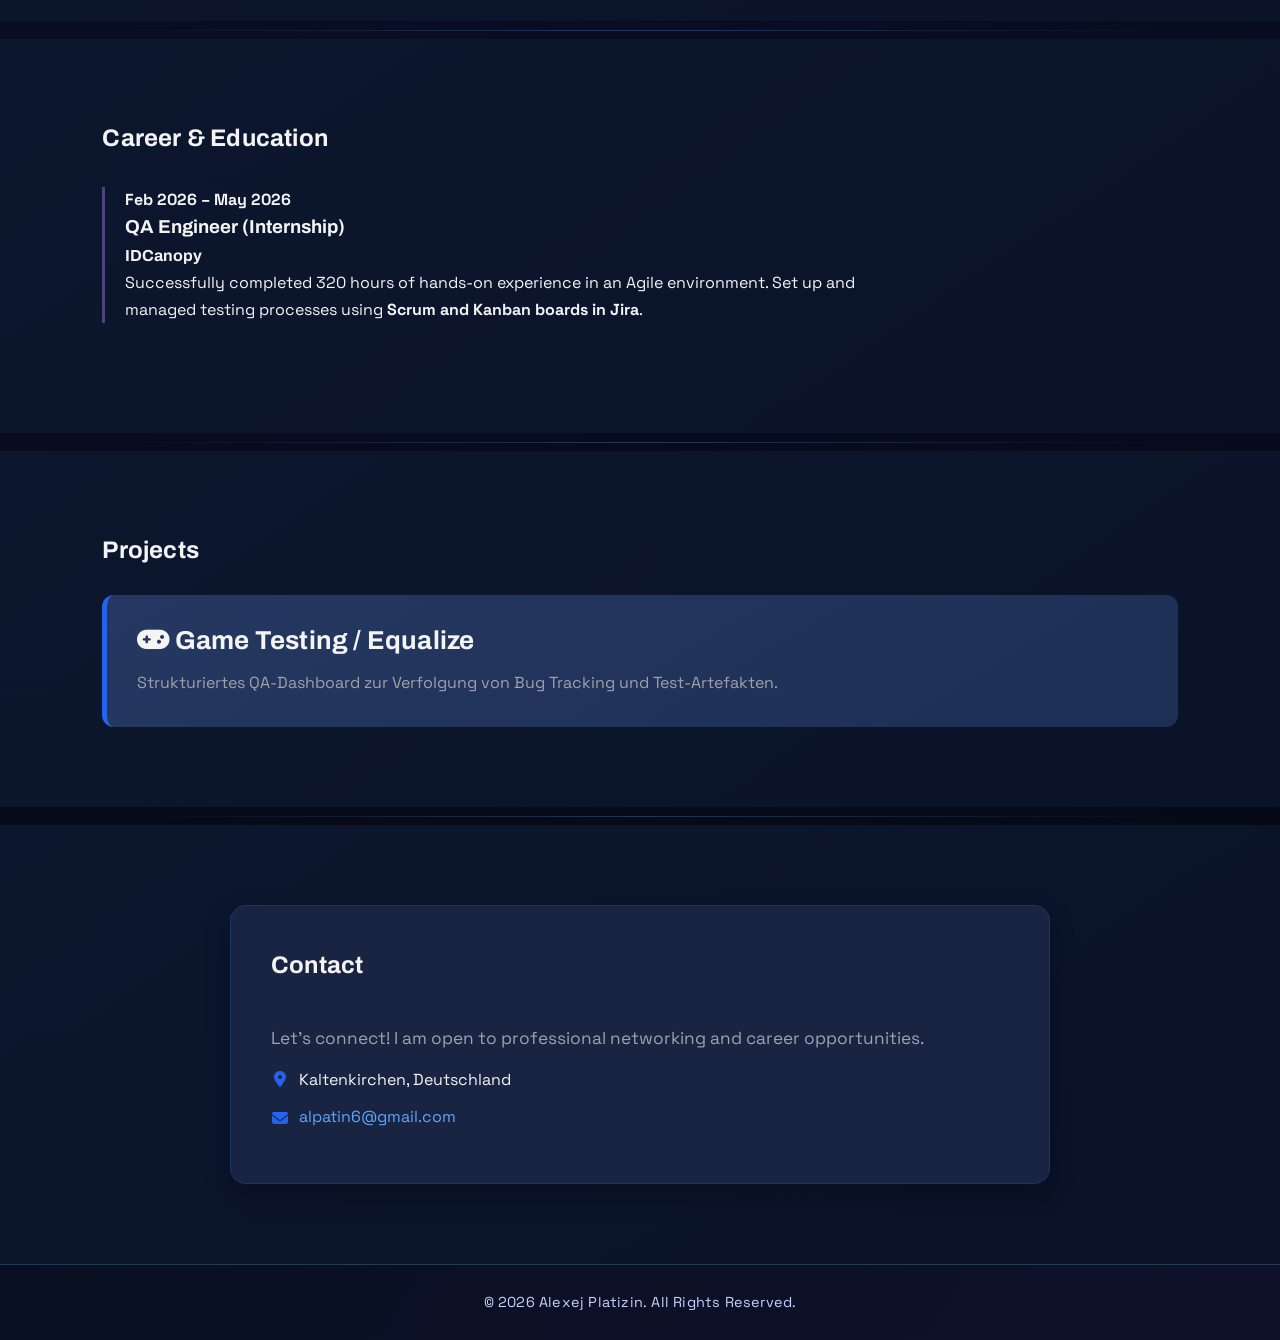
==== commit 949f38c2: "fix: clean and flawless final portfolio update" ====
--- a/index.html
+++ b/index.html
@@ -1,5 +1,5 @@
 <!DOCTYPE html>
-<html lang="en" class="notranslate" translate="no">
+<html lang="en">
 <head>
     <meta charset="UTF-8">
     <meta name="viewport" content="width=device-width, initial-scale=1.0">
@@ -38,7 +38,6 @@
             <p>Goal-oriented, detail-driven, and ready for new challenges in IT. Focused on ensuring software quality
                 and continuous professional growth.</p>
             <div class="hero-buttons">
-                <!-- CV DOWNLOAD BUTTONS IN DER HERO-SEKTION (DEUTSCH & ENGLISCH) -->
                 <div class="cv-buttons-wrapper">
                     <a href="cv-alexej-platizin-de.pdf" target="_blank" class="btn">
                         <i class="fas fa-file-pdf"></i> Lebenslauf (DE)
@@ -62,309 +61,90 @@
 <section id="about" class="about-section">
     <div class="container">
         <h2>About Me</h2>
-        <p>
-            Completed 320 hours of QA internship at IDCanopy, a tech company, providing hands-on experience in software
-            testing. I actively combine practical field knowledge with intensive theoretical learning to deliver
-            high-quality results.
-        </p>
-        <div class="study-reminder">
-            <i class="fas fa-graduation-cap"></i> Important reminder to myself: Keep studying hard for the ISTQB
-            certification!
+        <div class="about-content">
+            <p>Completed <strong>320 hours of QA internship at IDCanopy</strong>, a tech company, providing hands-on
+                experience in software testing. I actively combine practical field knowledge with intensive theoretical
+                learning to deliver high-quality results.</p>
+            <blockquote>
+                <i class="fas fa-graduation-cap"></i>
+                <strong>Important reminder to myself:</strong> Keep studying hard for the <strong>ISTQB
+                certification</strong>!
+            </blockquote>
         </div>
     </div>
 </section>
 
 <section id="skills">
-    <h2>IT & QA Skills</h2>
-    <div class="skills-grid">
-        <div class="skill-card"><i class="fas fa-bug"></i>
-            <h3>Manual Testing</h3></div>
-        <div class="skill-card"><i class="fab fa-jira"></i>
-            <h3>Jira / Confluence</h3></div>
-        <div class="skill-card"><i class="fas fa-sync"></i>
-            <h3>Agile (Scrum & Kanban)</h3></div>
-        <div class="skill-card"><i class="fas fa-tasks"></i>
-            <h3>Test Documentation</h3></div>
-        <div class="skill-card"><i class="fas fa-gamepad"></i>
-            <h3>Game Testing</h3></div>
-        <div class="skill-card"><i class="fas fa-robot"></i>
-            <h3>Selenium</h3></div>
-        <div class="skill-card"><i class="fab fa-docker"></i>
-            <h3>Docker</h3></div>
-    </div>
-    <h2 style="margin-top: 40px;">Soft Skills & Tools</h2>
-    <div class="skills-grid">
-        <div class="skill-card"><i class="fas fa-lightbulb"></i>
-            <h3>Creative Ideas</h3></div>
-        <div class="skill-card"><i class="fas fa-brain"></i>
-            <h3>Analytical Thinking</h3></div>
-        <div class="skill-card"><i class="fas fa-puzzle-piece"></i>
-            <h3>Problem Solving</h3></div>
-        <div class="skill-card"><i class="fas fa-comments"></i>
-            <h3>Social & Respectful Communication</h3></div>
-        <div class="skill-card"><i class="fas fa-gavel"></i>
-            <h3>Critical Thinking</h3></div>
-
-        <div class="skill-card"><i class="fas fa-file-word"></i>
-            <h3>Word</h3></div>
-        <div class="skill-card"><i class="fas fa-file-excel"></i>
-            <h3>Excel</h3></div>
-        <div class="skill-card"><i class="fas fa-project-diagram"></i>
-            <h3>Miro</h3></div>
-        <div class="skill-card"><i class="fas fa-file-powerpoint"></i>
-            <h3>Powerpoint</h3></div>
-        <div class="skill-card"><i class="fas fa-palette"></i>
-            <h3>Canva</h3></div>
-        <div class="skill-card"><i class="fas fa-bezier-curve"></i>
-            <h3>Illustrator</h3></div>
-        <div class="skill-card"><i class="fas fa-image"></i>
-            <h3>Photoshop</h3></div>
-        <div class="skill-card"><i class="fab fa-jenkins"></i>
-            <h3>Jenkins</h3></div>
+    <div class="container">
+        <h2>IT & QA Skills</h2>
+        <div class="skills-grid">
+            <div class="skill-card"><i class="fas fa-bug"></i>
+                <h3>Manual Testing</h3></div>
+            <div class="skill-card"><i class="fab fa-jira"></i>
+                <h3>Jira / Confluence</h3></div>
+            <div class="skill-card"><i class="fas fa-sync"></i>
+                <h3>Agile (Scrum & Kanban)</h3></div>
+            <div class="skill-card"><i class="fas fa-tasks"></i>
+                <h3>Test Documentation</h3></div>
+            <div class="skill-card"><i class="fas fa-gamepad"></i>
+                <h3>Game Testing</h3></div>
+            <div class="skill-card"><i class="fas fa-robot"></i>
+                <h3>Selenium</h3></div>
+            <div class="skill-card"><i class="fab fa-docker"></i>
+                <h3>Docker</h3></div>
+        </div>
     </div>
 </section>
 
 <section id="experience" class="experience-section">
-    <h2>Career & Education</h2>
-
-    <div class="timeline">
-        <div class="timeline-item">
-            <div class="timeline-date">Feb 2026 – May 2026</div>
-            <div class="timeline-content">
-                <h3>QA Engineer (Internship)</h3>
-                <h4>IDCanopy</h4>
-                <p>Successfully completed 320 hours of hands-on experience in an Agile environment. Set up and managed
-                    testing processes using <strong>Scrum and Kanban boards in Jira</strong>. Executed comprehensive
-                    game and software testing, documented defects with structured reports (including videos,
-                    screenshots, and clear actual vs. expected results), and extensively prepared for the ISTQB
-                    certification.</p>
-            </div>
-        </div>
-
-        <div class="timeline-item">
-            <div class="timeline-date">2025 – 2026</div>
-            <div class="timeline-content">
-                <h3>Ausbildung zum QA Engineer</h3>
-                <h4>Masterschool / MSIT GmbH</h4>
-                <p>Intensive Ausbildung in QA-Methodiken, Testdesign-Techniken, Defect-Management (Jira, Azure DevOps)
-                    und den Grundlagen der Testautomatisierung.</p>
-                <div style="margin-top: 12px; display: flex; gap: 15px;">
-                    <a href="alexej-platizin-coc-de.pdf" target="_blank" style="color: #00bcd4; text-decoration: none;">
-                        <i class="fas fa-file-pdf"></i> Zertifikat (DE)
-                    </a>
-                    <a href="alexej-platizin-coc-en.pdf" target="_blank" style="color: #00bcd4; text-decoration: none;">
-                        <i class="fas fa-file-pdf"></i> Certificate (EN)
-                    </a>
+    <div class="container">
+        <h2>Career & Education</h2>
+        <div class="timeline">
+            <div class="timeline-item">
+                <div class="timeline-date">Feb 2026 – May 2026</div>
+                <div class="timeline-content">
+                    <h3>QA Engineer (Internship)</h3>
+                    <h4>IDCanopy</h4>
+                    <p>Successfully completed 320 hours of hands-on experience in an Agile environment. Set up and
+                        managed testing processes using <strong>Scrum and Kanban boards in Jira</strong>.</p>
                 </div>
             </div>
         </div>
-
-        <div class="timeline-item">
-            <div class="timeline-date">1999 – 2002</div>
-            <div class="timeline-content">
-                <h3>Ausbildung zum Maurer (Apprenticeship as Bricklayer)</h3>
-                <h4>Neumünster, Deutschland</h4>
-            </div>
-        </div>
-
-        <div class="timeline-item">
-            <div class="timeline-date">1998</div>
-            <div class="timeline-content">
-                <h3>Logistik- und Transportdienstfachkraft (Logistics Specialist)</h3>
-                <h4>Qualification incl. Forklift License (Gabelstaplerschein)</h4>
-            </div>
-        </div>
-    </div>
-
-    <div class="compressed-experience">
-        <h3><i class="fas fa-tools"></i> Professional Experience in Craftsmanship & Logistics (Over 15 Years)</h3>
-        <p>Condensed for better readability in the IT sector:</p>
-        <ul>
-            <li><strong>Logistics & Warehousing (approx. 5 years):</strong> Order picking, transport, warehousing, and
-                production assistance <em>(e.g., in Neumünster, Wahlstedt, Kiel)</em></li>
-            <li><strong>Craftsmanship & Maintenance (approx. 10 years):</strong> Assistant in painting, carpentry,
-                saddlery, shoemaking, facility management, and landscaping <em>(e.g., in Lübeck, Itzehoe, Kiel)</em>
-            </li>
-            <li><strong>Artistic Activity:</strong> Freelance visual and portrait artist, wood carver</li>
-        </ul>
     </div>
 </section>
 
 <section id="projects" class="projects-section">
-    <h2>Projects</h2>
-    <div class="projects-grid">
-
-        <div class="project-card">
-            <h3><i class="fas fa-sync-alt"></i> Agile QA Workflow (IDCanopy)</h3>
-            <p>Structured and executed a complete QA workflow within an Agile framework during the internship. Set up
-                <strong>Scrum and Kanban structures in Jira</strong> to track sprint progress and bug lifecycles
-                professionally.</p>
+    <div class="container">
+        <h2>Projects</h2>
+        <div class="projects-grid">
+            <div class="project-card">
+                <h3><i class="fas fa-gamepad"></i> Game Testing / Equalize</h3>
+                <p>Strukturiertes QA-Dashboard zur Verfolgung von Bug Tracking und Test-Artefakten.</p>
+            </div>
         </div>
-
-        <div class="project-card">
-            <h3><i class="fas fa-gamepad"></i> Projekt: Game Testing / Equalize</h3>
-            <p>Strukturiertes QA-Dashboard zur Verfolgung von Bug Tracking und Test-Artefakten. Fokus auf präzise
-                Dokumentation und Qualitätssicherung im Gaming-Bereich.</p>
-
-            <h4 class="project-meta-title">Eingesetzte Standards:</h4>
-            <ul class="project-standards">
-                <li><i class="fas fa-video" aria-hidden="true"></i> <strong>Test-Videos & Screenshots:</strong>
-                    Lückenlose Dokumentation von Gameplay-Fehlern.
-                </li>
-                <li><i class="fas fa-file-alt" aria-hidden="true"></i> <strong>Abweichungsberichte:</strong> Präziser
-                    Vergleich von Ist-Zustand (Actual) und Soll-Zustand (Expected).
-                </li>
-            </ul>
-
-            <a href="https://thunder-cardigan-2a6.notion.site/Projekt-377e46ee4012809bae5fecbda5555e10" target="_blank"
-               class="btn project-link-btn">
-                <i class="fas fa-external-link-alt"></i> Dashboard in Notion ansehen
-            </a>
-        </div>
-
-        <div class="project-card">
-            <h3><i class="fas fa-globe"></i> QA Portfolio Website</h3>
-            <p>This very portfolio website – developed using HTML and CSS, and structured to professionally present my
-                software testing skills.</p>
-        </div>
-
     </div>
 </section>
 
 <section id="contact" class="contact-section">
-    <div class="contact-box">
-        <h2>Contact</h2>
-        <p class="contact-lead">Let's connect! I am open to professional networking and career opportunities.</p>
-        <div class="contact-info">
-            <p><i class="fas fa-map-marker-alt"></i> Kaltenkirchen, Deutschland</p>
-            <p><i class="fas fa-envelope"></i> <a href="mailto:alpatin6@gmail.com">alpatin6@gmail.com</a></p>
-            <p><i class="fab fa-linkedin"></i> <a href="https://www.linkedin.com/in/alexej-platizin/" target="_blank">linkedin.com/in/alexej-platizin</a>
-            </p>
-            <p><i class="fab fa-github"></i> <a href="https://github.com/Alexej76-ux" target="_blank">github.com/Alexej76-ux</a>
-            </p>
-            <p><i class="fas fa-globe"></i> <a href="#home">alexej-platizin.qa</a> (This Website)</p>
+    <div class="container">
+        <div class="contact-box">
+            <h2>Contact</h2>
+            <p class="contact-lead">Let's connect! I am open to professional networking and career opportunities.</p>
+            <div class="contact-info">
+                <p><i class="fas fa-map-marker-alt"></i> Kaltenkirchen, Deutschland</p>
+                <p><i class="fas fa-envelope"></i> <a href="mailto:alpatin6@gmail.com">alpatin6@gmail.com</a></p>
+            </div>
         </div>
     </div>
 </section>
-
-<button type="button" class="back-to-top" aria-label="Back to top">
-    <i class="fas fa-arrow-up" aria-hidden="true"></i>
-</button>
 
 <footer class="site-footer">
     <p class="footer-legal">&copy; 2026 Alexej Platizin. All Rights Reserved.</p>
 </footer>
 
-<script>
-    const navToggle = document.querySelector(".nav-toggle");
-    const primaryNav = document.getElementById("primary-nav");
+<button type="type" class="back-to-top" aria-label="Back to top">
+    <i class="fas fa-arrow-up" aria-hidden="true"></i>
+</button>
 
-    if (navToggle && primaryNav) {
-        navToggle.addEventListener("click", () => {
-            const isOpen = primaryNav.classList.toggle("is-open");
-            navToggle.setAttribute("aria-expanded", String(isOpen));
-        });
-
-        const navLinks = primaryNav.querySelectorAll("a");
-
-        const setActiveNav = () => {
-            const hash = window.location.hash || "#home";
-            navLinks.forEach((link) => {
-                const isActive = link.getAttribute("href") === hash;
-                link.classList.toggle("active", isActive);
-            });
-        };
-
-        navLinks.forEach((link) => {
-            link.addEventListener("click", () => {
-                primaryNav.classList.remove("is-open");
-                navToggle.setAttribute("aria-expanded", "false");
-                setActiveNav();
-            });
-        });
-
-        window.addEventListener("hashchange", setActiveNav);
-        setActiveNav();
-
-        const sections = document.querySelectorAll("section[id]");
-        if ("IntersectionObserver" in window && sections.length > 0) {
-            const observer = new IntersectionObserver(
-                (entries) => {
-                    entries.forEach((entry) => {
-                        if (entry.isIntersecting) {
-                            const id = `#${entry.target.id}`;
-                            navLinks.forEach((link) => {
-                                link.classList.toggle("active", link.getAttribute("href") === id);
-                            });
-                        }
-                    });
-                },
-                {rootMargin: "-35% 0px -55% 0px", threshold: 0.01}
-            );
-
-            sections.forEach((section) => observer.observe(section));
-        }
-    }
-
-    const backToTop = document.querySelector(".back-to-top");
-
-    if (backToTop) {
-        const updateBackToTop = () => {
-            backToTop.classList.toggle("visible", window.scrollY > 420);
-        };
-
-        window.addEventListener("scroll", updateBackToTop, {passive: true});
-        updateBackToTop();
-
-        backToTop.addEventListener("click", () => {
-            window.scrollTo({top: 0, behavior: "smooth"});
-        });
-    }
-
-    const supportsFinePointer = window.matchMedia("(pointer: fine)").matches;
-    const reduceMotion = window.matchMedia("(prefers-reduced-motion: reduce)").matches;
-
-    if (supportsFinePointer && !reduceMotion) {
-        const dotCount = 8;
-        const dots = [];
-        const positions = [];
-        const pointer = {x: window.innerWidth / 2, y: window.innerHeight / 2};
-
-        for (let i = 0; i < dotCount; i += 1) {
-            const dot = document.createElement("span");
-            dot.className = "cursor-trail-dot";
-            dot.style.opacity = String(1 - i / (dotCount + 1));
-            dot.style.width = `${8 - i * 0.6}px`;
-            dot.style.height = `${8 - i * 0.6}px`;
-            document.body.appendChild(dot);
-            dots.push(dot);
-            positions.push({x: pointer.x, y: pointer.y});
-        }
-
-        window.addEventListener("pointermove", (event) => {
-            pointer.x = event.clientX;
-            pointer.y = event.clientY;
-        });
-
-        const animate = () => {
-            positions[0].x += (pointer.x - positions[0].x) * 0.35;
-            positions[0].y += (pointer.y - positions[0].y) * 0.35;
-
-            for (let i = 1; i < positions.length; i += 1) {
-                positions[i].x += (positions[i - 1].x - positions[i].x) * 0.35;
-                positions[i].y += (positions[i - 1].y - positions[i].y) * 0.35;
-            }
-
-            dots.forEach((dot, i) => {
-                dot.style.left = `${positions[i].x}px`;
-                dot.style.top = `${positions[i].y}px`;
-            });
-
-            requestAnimationFrame(animate);
-        };
-
-        animate();
-    }
-</script>
 </body>
 </html>
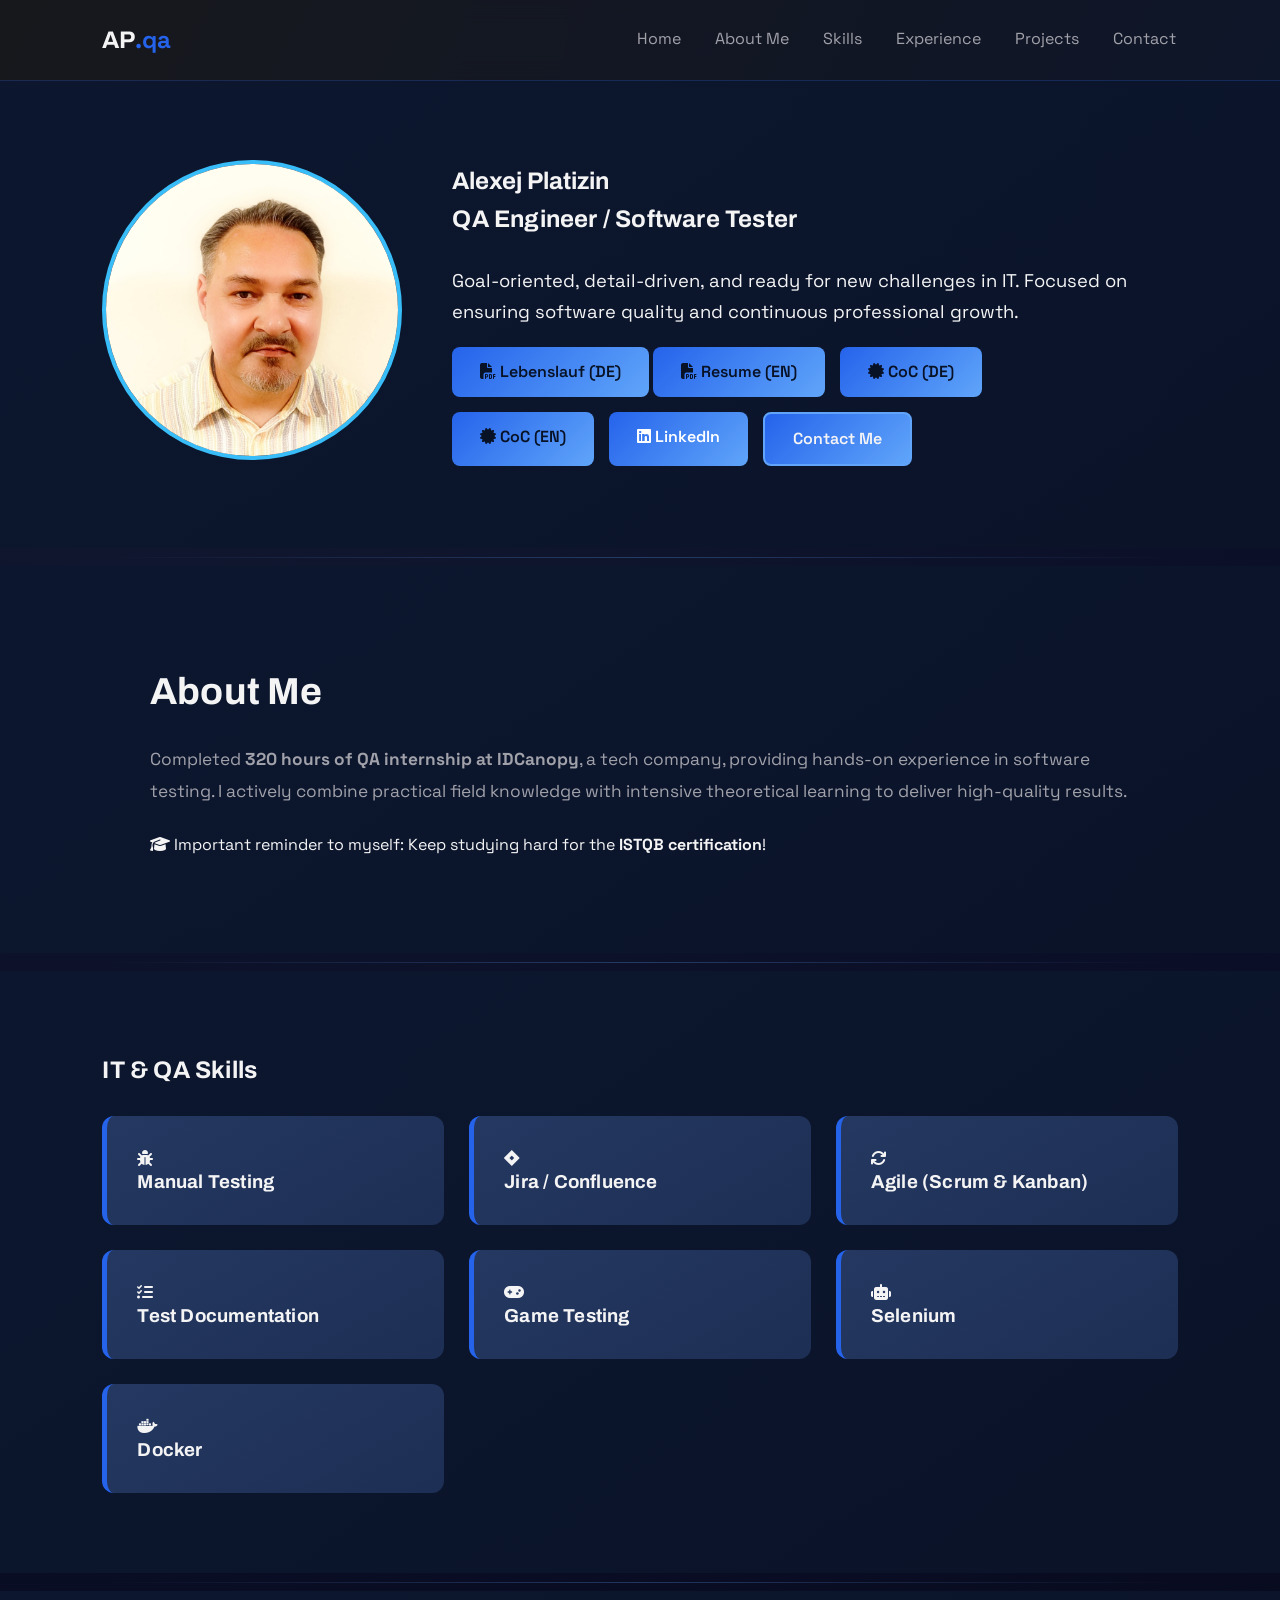
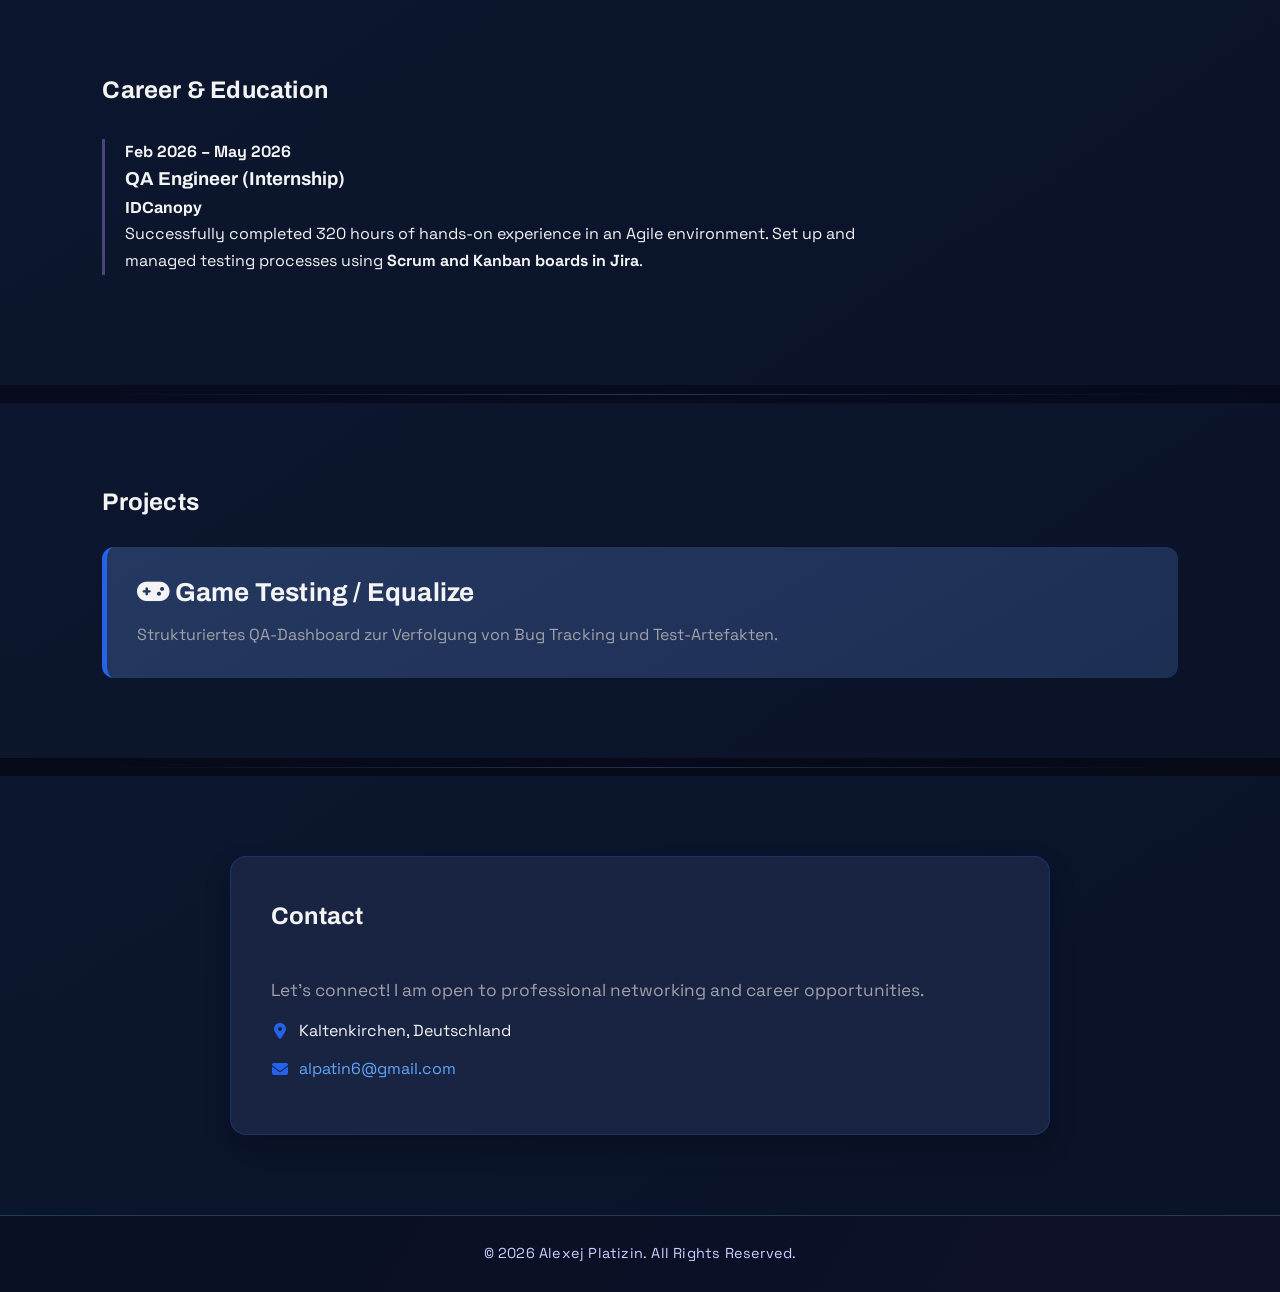
==== commit d3b49dec: "fix: complete and correct index.html structure" ====
--- a/index.html
+++ b/index.html
@@ -4,147 +4,129 @@
     <meta charset="UTF-8">
     <meta name="viewport" content="width=device-width, initial-scale=1.0">
     <title>Alexej Platizin | QA Engineer Portfolio</title>
-    <link href="https://fonts.googleapis.com/css2?family=Archivo:wght@400;500;600;700&family=Space+Grotesk:wght@400;500;600;700&display=swap"
-          rel="stylesheet">
+    <link href="https://fonts.googleapis.com/css2?family=Archivo:wght@400;500;600;700&family=Space+Grotesk:wght@400;500;600;700&display=swap" rel="stylesheet">
     <link rel="stylesheet" href="https://cdnjs.cloudflare.com/ajax/libs/font-awesome/6.4.0/css/all.min.css">
     <link rel="stylesheet" href="style.css">
 </head>
 <body>
 
-<header class="navbar">
-    <div class="logo">AP<span>.qa</span></div>
-    <button type="button" class="nav-toggle" aria-expanded="false" aria-controls="primary-nav"
-            aria-label="Toggle navigation menu">
-        <i class="fas fa-bars" aria-hidden="true"></i>
-    </button>
-    <nav id="primary-nav" class="primary-nav">
-        <a href="#home">Home</a>
-        <a href="#about">About Me</a>
-        <a href="#skills">Skills</a>
-        <a href="#experience">Experience</a>
-        <a href="#projects">Projects</a>
-        <a href="#contact">Contact</a>
-    </nav>
-</header>
+    <header class="navbar">
+        <div class="logo">AP<span>.qa</span></div>
+        <button type="button" class="nav-toggle" aria-expanded="false" aria-controls="primary-nav" aria-label="Toggle navigation menu">
+            <i class="fas fa-bars" aria-hidden="true"></i>
+        </button>
+        <nav id="primary-nav" class="primary-nav">
+            <a href="#home">Home</a>
+            <a href="#about">About Me</a>
+            <a href="#skills">Skills</a>
+            <a href="#experience">Experience</a>
+            <a href="#projects">Projects</a>
+            <a href="#contact">Contact</a>
+        </nav>
+    </header>
 
-<section id="home" class="hero-section">
-    <div class="hero-container">
-        <div class="hero-image">
-            <img src="foto.jpg" alt="Alexej Platizin">
-        </div>
-        <div class="hero-text">
-            <h1>Alexej Platizin</h1>
-            <h2>QA Engineer / Software Tester</h2>
-            <p>Goal-oriented, detail-driven, and ready for new challenges in IT. Focused on ensuring software quality
-                and continuous professional growth.</p>
-            <div class="hero-buttons">
-                <div class="cv-buttons-wrapper">
-                    <a href="cv-alexej-platizin-de.pdf" target="_blank" class="btn">
-                        <i class="fas fa-file-pdf"></i> Lebenslauf (DE)
-                    </a>
-                    <a href="cv-alexej-platizin-en.pdf" target="_blank" class="btn">
-                        <i class="fas fa-file-pdf"></i> Resume (EN)
-                    </a>
-                </div>
-                <a href="alexej-platizin-coc-de.pdf" target="_blank" class="btn btn-certificate"><i
-                        class="fas fa-certificate"></i> CoC (DE)</a>
-                <a href="alexej-platizin-coc-en.pdf" target="_blank" class="btn btn-certificate"><i
-                        class="fas fa-certificate"></i> CoC (EN)</a>
-                <a href="https://www.linkedin.com/in/alexej-platizin/" target="_blank" class="btn btn-linkedin"
-                   style="background-color: #0077b5; color: white;"><i class="fab fa-linkedin"></i> LinkedIn</a>
-                <a href="#contact" class="btn btn-secondary">Contact Me</a>
+    <section id="home" class="hero-section">
+        <div class="hero-container">
+            <div class="hero-image">
+                <img src="foto.jpg" alt="Alexej Platizin">
             </div>
-        </div>
-    </div>
-</section>
-
-<section id="about" class="about-section">
-    <div class="container">
-        <h2>About Me</h2>
-        <div class="about-content">
-            <p>Completed <strong>320 hours of QA internship at IDCanopy</strong>, a tech company, providing hands-on
-                experience in software testing. I actively combine practical field knowledge with intensive theoretical
-                learning to deliver high-quality results.</p>
-            <blockquote>
-                <i class="fas fa-graduation-cap"></i>
-                <strong>Important reminder to myself:</strong> Keep studying hard for the <strong>ISTQB
-                certification</strong>!
-            </blockquote>
-        </div>
-    </div>
-</section>
-
-<section id="skills">
-    <div class="container">
-        <h2>IT & QA Skills</h2>
-        <div class="skills-grid">
-            <div class="skill-card"><i class="fas fa-bug"></i>
-                <h3>Manual Testing</h3></div>
-            <div class="skill-card"><i class="fab fa-jira"></i>
-                <h3>Jira / Confluence</h3></div>
-            <div class="skill-card"><i class="fas fa-sync"></i>
-                <h3>Agile (Scrum & Kanban)</h3></div>
-            <div class="skill-card"><i class="fas fa-tasks"></i>
-                <h3>Test Documentation</h3></div>
-            <div class="skill-card"><i class="fas fa-gamepad"></i>
-                <h3>Game Testing</h3></div>
-            <div class="skill-card"><i class="fas fa-robot"></i>
-                <h3>Selenium</h3></div>
-            <div class="skill-card"><i class="fab fa-docker"></i>
-                <h3>Docker</h3></div>
-        </div>
-    </div>
-</section>
-
-<section id="experience" class="experience-section">
-    <div class="container">
-        <h2>Career & Education</h2>
-        <div class="timeline">
-            <div class="timeline-item">
-                <div class="timeline-date">Feb 2026 – May 2026</div>
-                <div class="timeline-content">
-                    <h3>QA Engineer (Internship)</h3>
-                    <h4>IDCanopy</h4>
-                    <p>Successfully completed 320 hours of hands-on experience in an Agile environment. Set up and
-                        managed testing processes using <strong>Scrum and Kanban boards in Jira</strong>.</p>
+            <div class="hero-text">
+                <h1>Alexej Platizin</h1>
+                <h2>QA Engineer / Software Tester</h2>
+                <p>Goal-oriented, detail-driven, and ready for new challenges in IT. Focused on ensuring software quality and continuous professional growth.</p>
+                <div class="hero-buttons">
+                    <div class="cv-buttons-wrapper">
+                        <a href="cv-alexej-platizin-de.pdf" target="_blank" class="btn">
+                            <i class="fas fa-file-pdf"></i> Lebenslauf (DE)
+                        </a>
+                        <a href="cv-alexej-platizin-en.pdf" target="_blank" class="btn">
+                            <i class="fas fa-file-pdf"></i> Resume (EN)
+                        </a>
+                    </div>
+                    <a href="alexej-platizin-coc-de.pdf" target="_blank" class="btn btn-certificate"><i class="fas fa-certificate"></i> CoC (DE)</a>
+                    <a href="alexej-platizin-coc-en.pdf" target="_blank" class="btn btn-certificate"><i class="fas fa-certificate"></i> CoC (EN)</a>
+                    <a href="https://www.linkedin.com/in/alexej-platizin/" target="_blank" class="btn btn-linkedin" style="background-color: #0077b5; color: white;"><i class="fab fa-linkedin"></i> LinkedIn</a>
+                    <a href="#contact" class="btn btn-secondary">Contact Me</a>
                 </div>
             </div>
         </div>
-    </div>
-</section>
+    </section>
 
-<section id="projects" class="projects-section">
-    <div class="container">
-        <h2>Projects</h2>
-        <div class="projects-grid">
-            <div class="project-card">
-                <h3><i class="fas fa-gamepad"></i> Game Testing / Equalize</h3>
-                <p>Strukturiertes QA-Dashboard zur Verfolgung von Bug Tracking und Test-Artefakten.</p>
+    <section id="about" class="about-section">
+        <div class="container">
+            <h2>About Me</h2>
+            <div class="about-content">
+                <p>Completed <strong>320 hours of QA internship at IDCanopy</strong>, a tech company, providing hands-on experience in software testing. I actively combine practical field knowledge with intensive theoretical learning to deliver high-quality results.</p>
+                <div class="study-reminder">
+                    <i class="fas fa-graduation-cap"></i> Important reminder to myself: Keep studying hard for the <strong>ISTQB certification</strong>!
+                </div>
             </div>
         </div>
-    </div>
-</section>
+    </section>
 
-<section id="contact" class="contact-section">
-    <div class="container">
-        <div class="contact-box">
-            <h2>Contact</h2>
-            <p class="contact-lead">Let's connect! I am open to professional networking and career opportunities.</p>
-            <div class="contact-info">
-                <p><i class="fas fa-map-marker-alt"></i> Kaltenkirchen, Deutschland</p>
-                <p><i class="fas fa-envelope"></i> <a href="mailto:alpatin6@gmail.com">alpatin6@gmail.com</a></p>
+    <section id="skills" class="skills-section">
+        <div class="container">
+            <h2>IT & QA Skills</h2>
+            <div class="skills-grid">
+                <div class="skill-card"><i class="fas fa-bug"></i><h3>Manual Testing</h3></div>
+                <div class="skill-card"><i class="fab fa-jira"></i><h3>Jira / Confluence</h3></div>
+                <div class="skill-card"><i class="fas fa-sync"></i><h3>Agile (Scrum & Kanban)</h3></div>
+                <div class="skill-card"><i class="fas fa-tasks"></i><h3>Test Documentation</h3></div>
+                <div class="skill-card"><i class="fas fa-gamepad"></i><h3>Game Testing</h3></div>
+                <div class="skill-card"><i class="fas fa-robot"></i><h3>Selenium</h3></div>
+                <div class="skill-card"><i class="fab fa-docker"></i><h3>Docker</h3></div>
             </div>
         </div>
-    </div>
-</section>
+    </section>
 
-<footer class="site-footer">
-    <p class="footer-legal">&copy; 2026 Alexej Platizin. All Rights Reserved.</p>
-</footer>
+    <section id="experience" class="experience-section">
+        <div class="container">
+            <h2>Career & Education</h2>
+            <div class="timeline">
+                <div class="timeline-item">
+                    <div class="timeline-date">Feb 2026 – May 2026</div>
+                    <div class="timeline-content">
+                        <h3>QA Engineer (Internship)</h3>
+                        <h4>IDCanopy</h4>
+                        <p>Successfully completed 320 hours of hands-on experience in an Agile environment. Set up and managed testing processes using <strong>Scrum and Kanban boards in Jira</strong>.</p>
+                    </div>
+                </div>
+            </div>
+        </div>
+    </section>
 
-<button type="type" class="back-to-top" aria-label="Back to top">
-    <i class="fas fa-arrow-up" aria-hidden="true"></i>
-</button>
+    <section id="projects" class="projects-section">
+        <div class="container">
+            <h2>Projects</h2>
+            <div class="projects-grid">
+                <div class="project-card">
+                    <h3><i class="fas fa-gamepad"></i> Game Testing / Equalize</h3>
+                    <p>Strukturiertes QA-Dashboard zur Verfolgung von Bug Tracking und Test-Artefakten.</p>
+                </div>
+            </div>
+        </div>
+    </section>
+
+    <section id="contact" class="contact-section">
+        <div class="container">
+            <div class="contact-box">
+                <h2>Contact</h2>
+                <p class="contact-lead">Let's connect! I am open to professional networking and career opportunities.</p>
+                <div class="contact-info">
+                    <p><i class="fas fa-map-marker-alt"></i> Kaltenkirchen, Deutschland</p>
+                    <p><i class="fas fa-envelope"></i> <a href="mailto:alpatin6@gmail.com">alpatin6@gmail.com</a></p>
+                </div>
+            </div>
+        </div>
+    </section>
+
+    <footer class="site-footer">
+        <p class="footer-legal">&copy; 2026 Alexej Platizin. All Rights Reserved.</p>
+    </footer>
+
+    <button type="button" class="back-to-top" aria-label="Back to top">
+        <i class="fas fa-arrow-up" aria-hidden="true"></i>
+    </button>
 
 </body>
 </html>
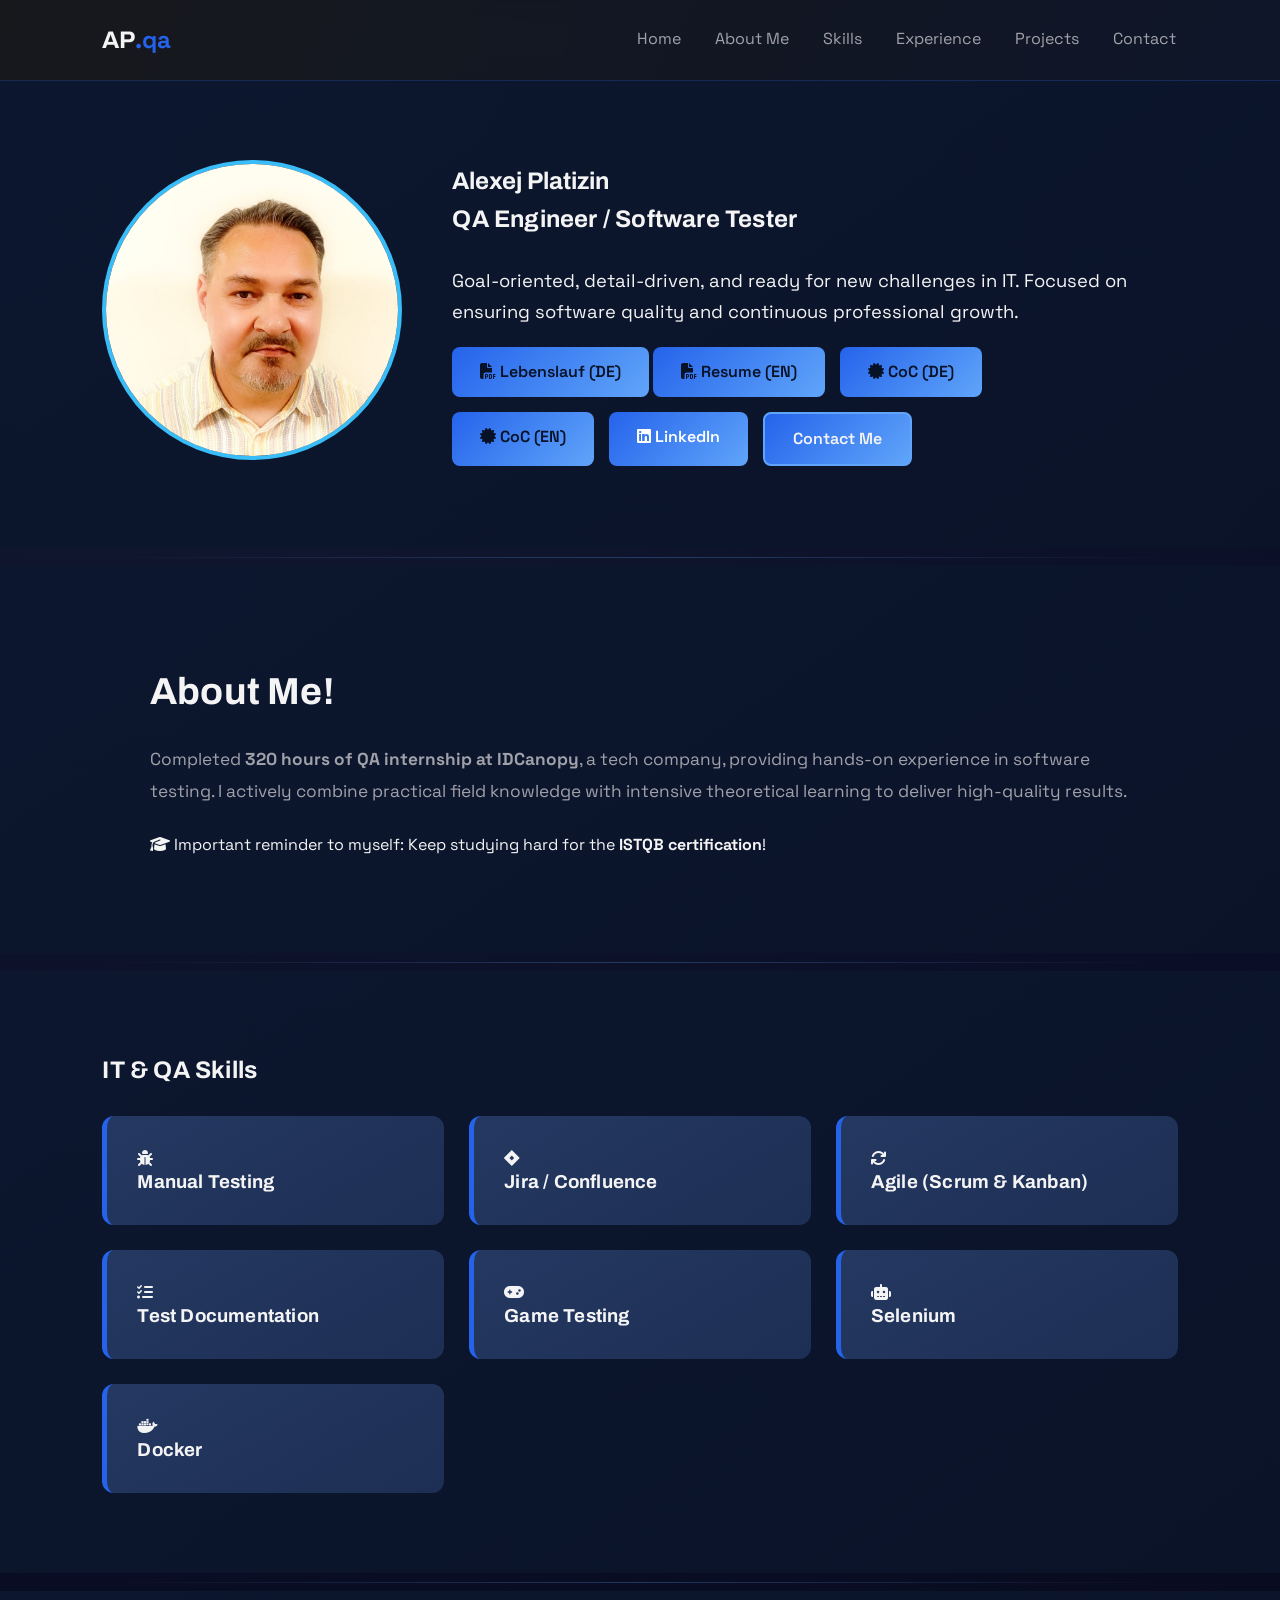
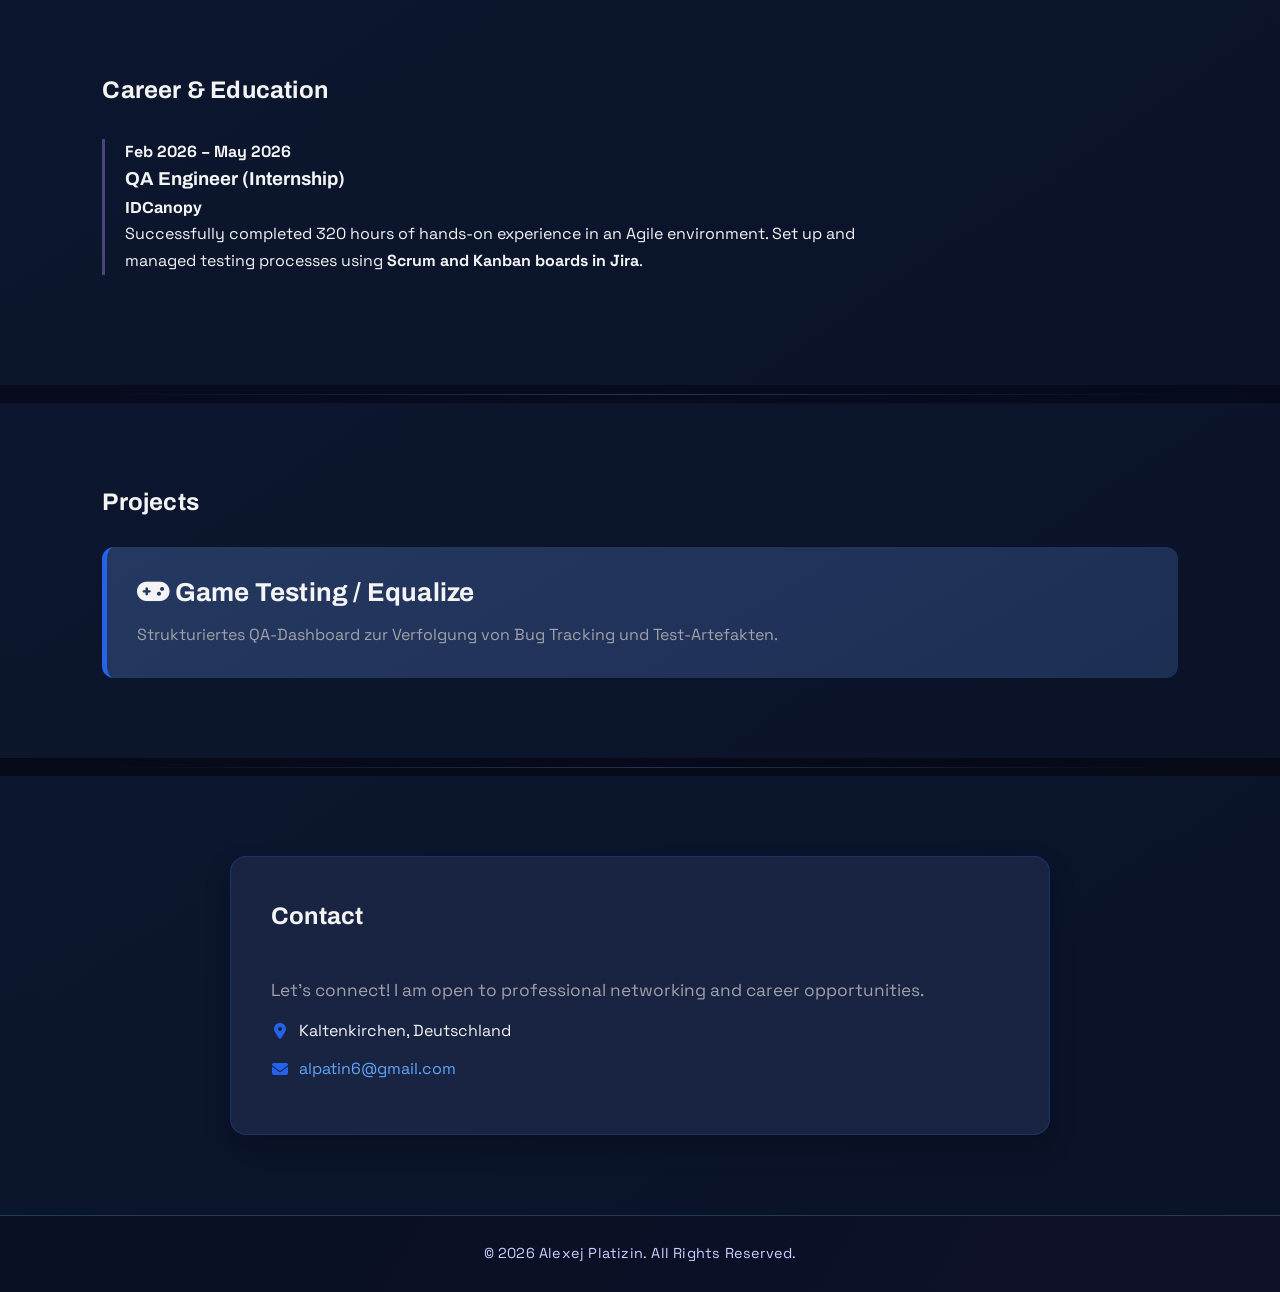
==== commit 4cb8dd2d: "fix: final update of index.html for production build" ====
--- a/index.html
+++ b/index.html
@@ -54,7 +54,7 @@
 
     <section id="about" class="about-section">
         <div class="container">
-            <h2>About Me</h2>
+            <h2>About Me!</h2>
             <div class="about-content">
                 <p>Completed <strong>320 hours of QA internship at IDCanopy</strong>, a tech company, providing hands-on experience in software testing. I actively combine practical field knowledge with intensive theoretical learning to deliver high-quality results.</p>
                 <div class="study-reminder">
